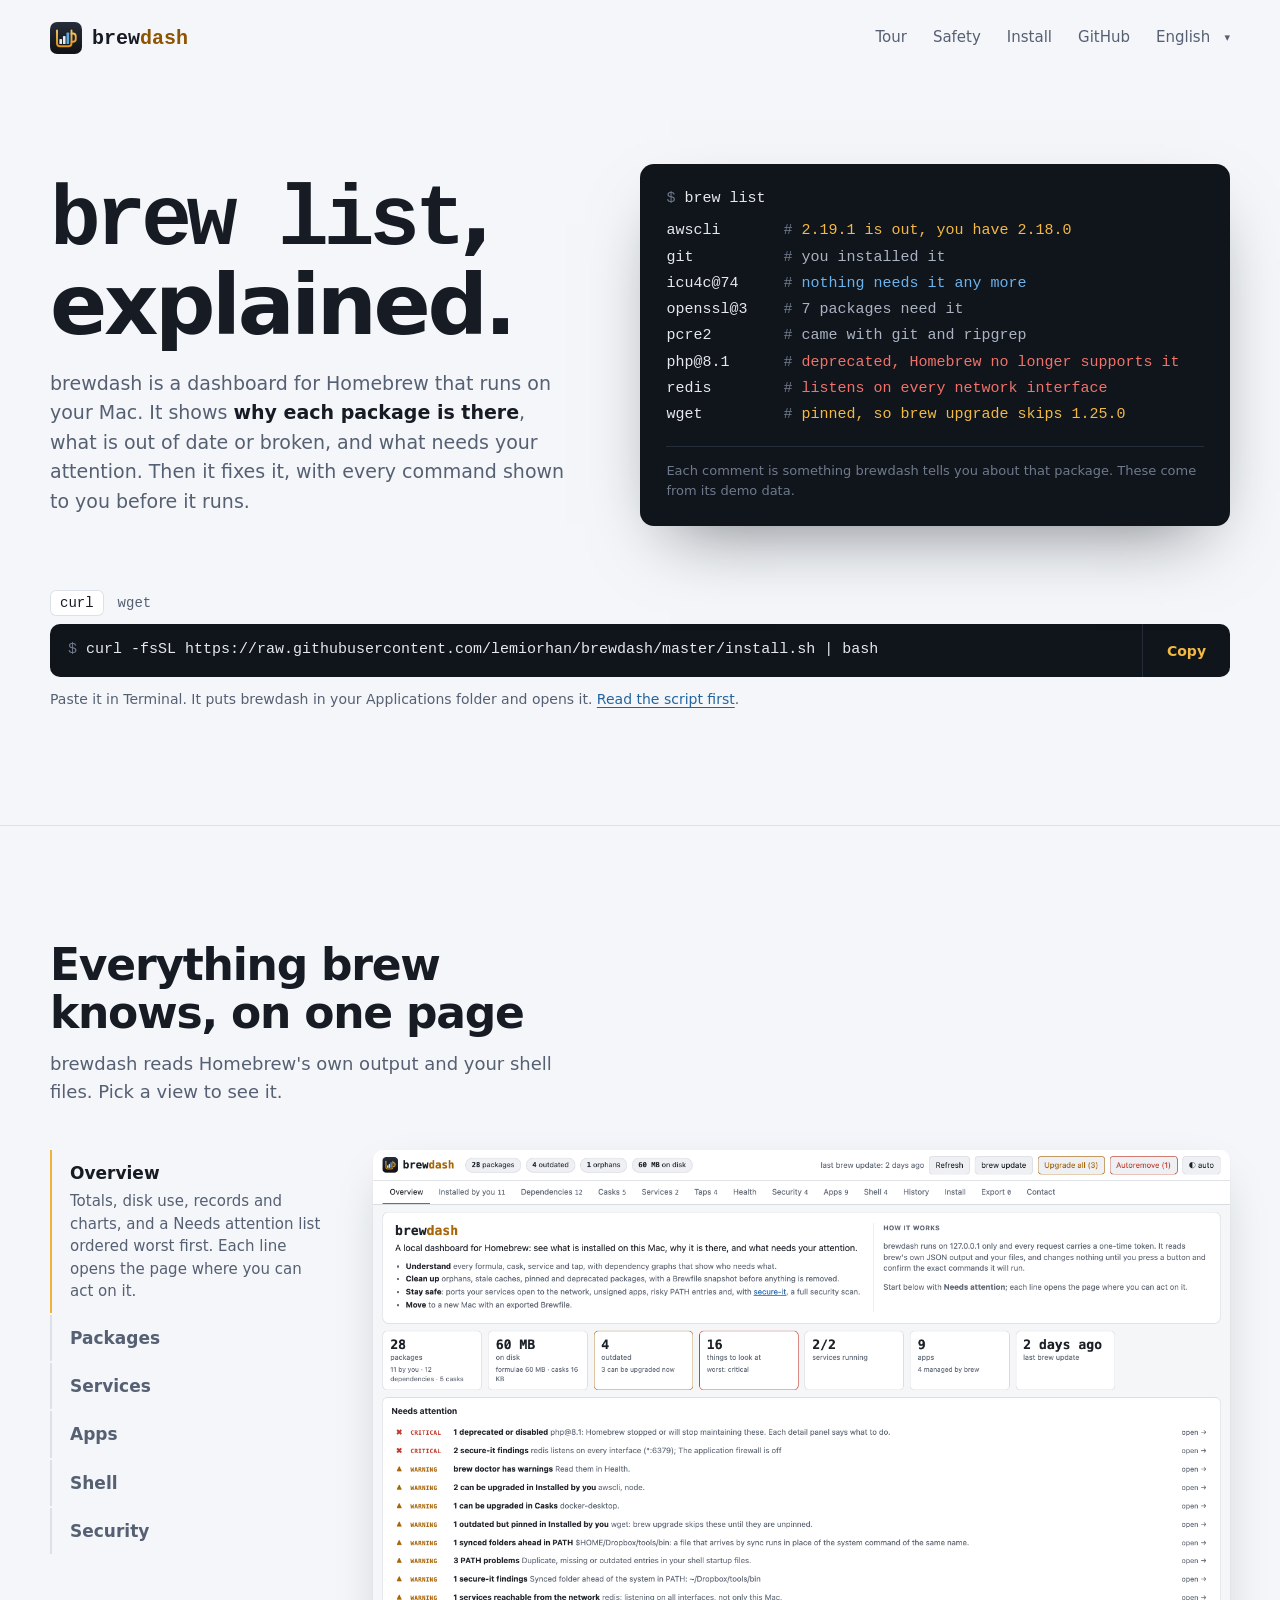
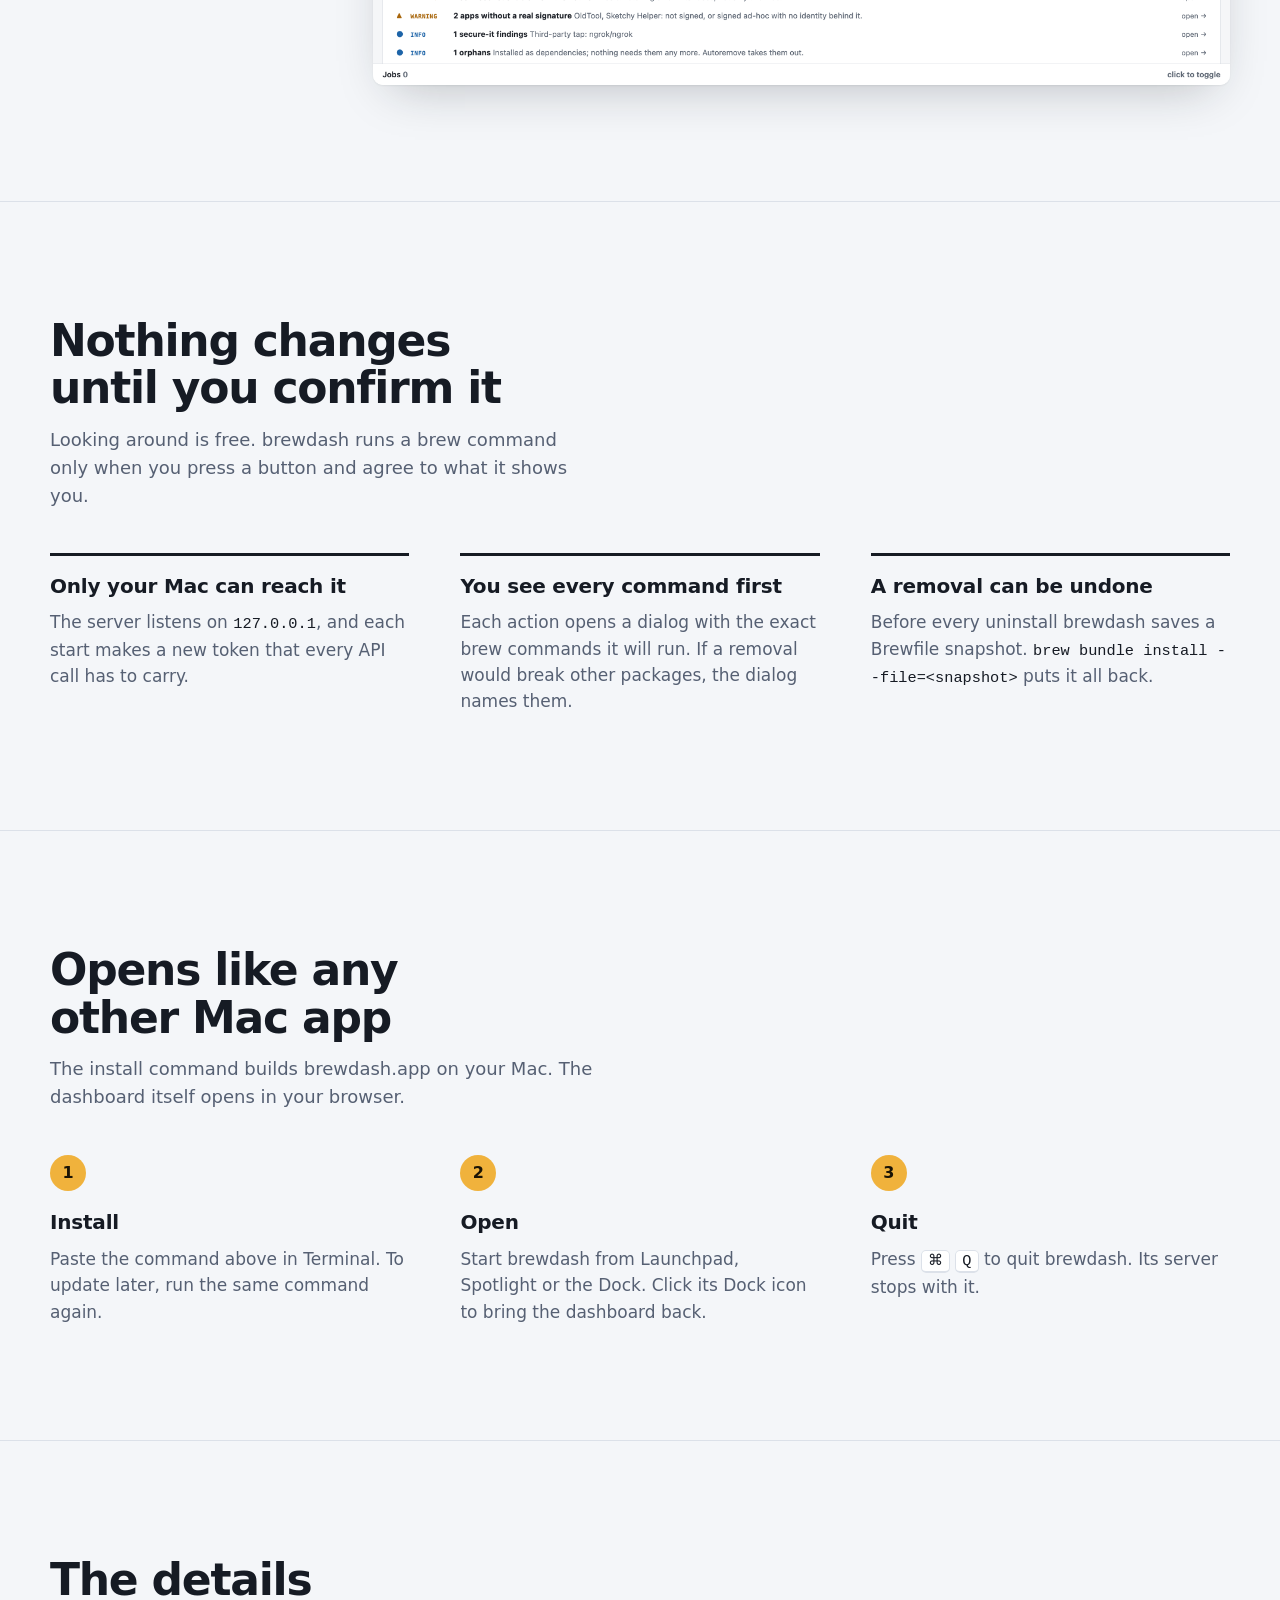
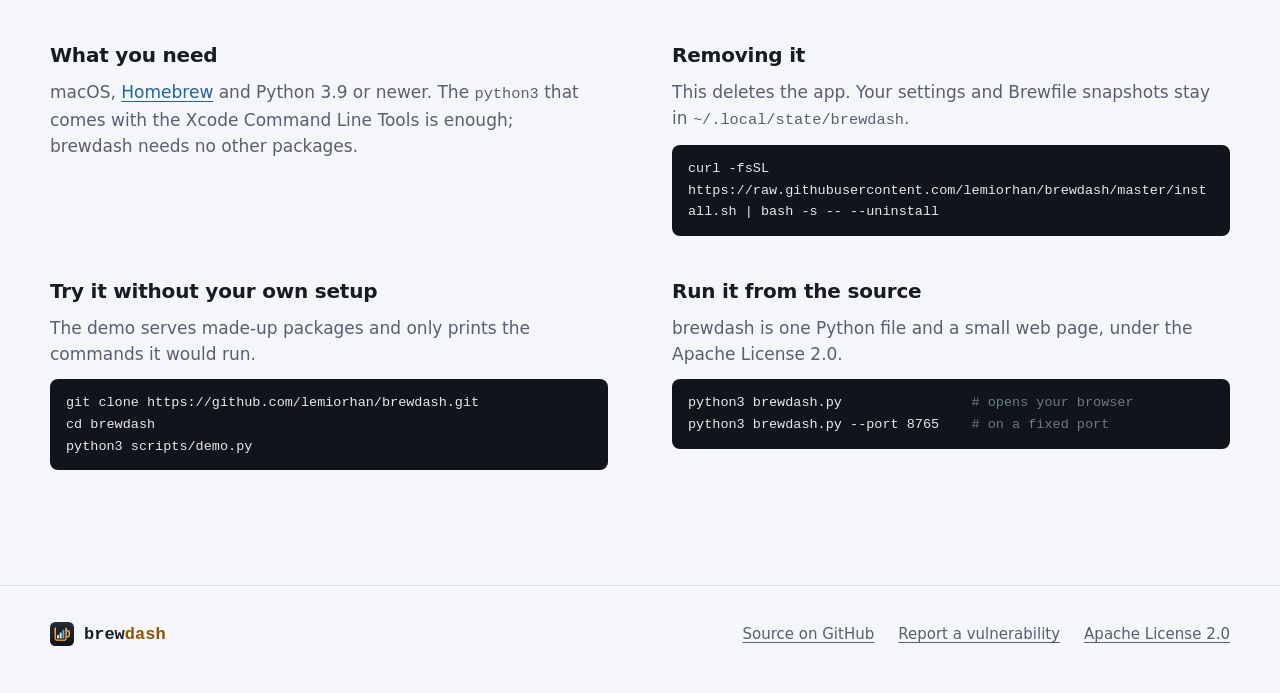
==== docs/index.html @ ffb29dbb "Add Turkish, Spanish and Simplified Chinese The UI, the server's advice, PATH suggestions and job ti" ====
<!DOCTYPE html>
<html lang="en">
<head>
<meta charset="utf-8">
<meta name="viewport" content="width=device-width, initial-scale=1">
<title data-i18n="doc.title">brewdash: a dashboard for Homebrew on your Mac</title>
<meta name="description" data-i18n-attr="content:doc.description" content="See why every Homebrew package on your Mac is there, what is out of date or broken, and what needs your attention. Fix it from the browser, with every command shown before it runs.">
<meta name="color-scheme" content="light dark">
<meta name="theme-color" content="#f4f6f9" media="(prefers-color-scheme: light)">
<meta name="theme-color" content="#151a22" media="(prefers-color-scheme: dark)">
<link rel="icon" href="assets/logo.svg" type="image/svg+xml">
<link rel="alternate icon" href="assets/favicon-32.png" type="image/png" sizes="32x32">
<link rel="apple-touch-icon" href="assets/apple-touch-icon.png">
<link rel="canonical" href="https://lemiorhan.github.io/brewdash/">
<meta property="og:type" content="website">
<meta property="og:site_name" content="brewdash">
<meta property="og:title" content="brewdash: brew list, explained">
<meta property="og:description" content="A local dashboard for Homebrew. See why every package is there and what needs your attention.">
<meta property="og:url" content="https://lemiorhan.github.io/brewdash/">
<meta property="og:locale" content="en_US">
<meta property="og:locale:alternate" content="tr_TR">
<meta property="og:locale:alternate" content="es_ES">
<meta property="og:locale:alternate" content="zh_CN">
<meta property="og:image" content="https://lemiorhan.github.io/brewdash/assets/social.png">
<meta property="og:image:secure_url" content="https://lemiorhan.github.io/brewdash/assets/social.png">
<meta property="og:image:type" content="image/png">
<meta property="og:image:width" content="1200">
<meta property="og:image:height" content="630">
<meta property="og:image:alt" content="The brewdash logo, a mug holding a bar chart, beside the text: A local dashboard for Homebrew. See what is installed, and why.">
<meta name="twitter:card" content="summary_large_image">
<meta name="twitter:title" content="brewdash: brew list, explained">
<meta name="twitter:description" content="A local dashboard for Homebrew. See why every package is there and what needs your attention.">
<meta name="twitter:image" content="https://lemiorhan.github.io/brewdash/assets/social.png">
<meta name="twitter:image:alt" content="The brewdash logo, a mug holding a bar chart, beside the text: A local dashboard for Homebrew. See what is installed, and why.">
<meta name="author" content="Lemi Orhan Ergin">
<style>
:root {
  --paper: #f4f6f9;
  --surface: #ffffff;
  --ink: #161b24;
  --muted: #566073;
  --rule: #dce1e9;
  --amber: #8f5400;
  --amber-fill: #f0b23c;
  --blue: #23649f;
  --focus: #2f7fc4;
  --shot-shadow: 0 1px 2px rgba(22, 27, 36, .06), 0 18px 48px -18px rgba(22, 27, 36, .28);

  --term: #10141b;
  --term-rule: #262d3a;
  --term-ink: #e6e8ec;
  --term-dim: #6f7a8c;
  --term-red: #f0726a;
  --term-amber: #f3b944;
  --term-blue: #6cb2ea;
  --term-plain: #aab3c2;

  --sans: system-ui, -apple-system, "SF Pro Text", "Helvetica Neue", sans-serif;
  --mono: ui-monospace, "SF Mono", SFMono-Regular, Menlo, monospace;
  --measure: 34rem;
}
@media (prefers-color-scheme: dark) {
  :root {
    --paper: #151a22;
    --surface: #1c222c;
    --ink: #e8eaee;
    --muted: #9aa4b4;
    --rule: #2b3340;
    --amber: #f3b944;
    --blue: #6cb2ea;
    --focus: #6cb2ea;
    --shot-shadow: 0 0 0 1px #2b3340, 0 24px 60px -24px rgba(0, 0, 0, .7);
    --term: #0e1218;
  }
  .hero .terminal, .command, .snippet { box-shadow: 0 0 0 1px var(--term-rule); }
}

* { box-sizing: border-box; }
html { -webkit-text-size-adjust: 100%; scroll-behavior: smooth; }
body {
  margin: 0;
  background: var(--paper);
  color: var(--ink);
  font: 400 17px/1.55 var(--sans);
  -webkit-font-smoothing: antialiased;
}
a { color: var(--blue); text-underline-offset: 3px; }
a:hover { text-decoration-thickness: 2px; }
:focus-visible { outline: 2px solid var(--focus); outline-offset: 3px; border-radius: 4px; }
code, kbd { font-family: var(--mono); font-size: .9em; }
img { display: block; max-width: 100%; height: auto; }

.wrap { width: min(1180px, 100% - 40px); margin-inline: auto; }

/* Top bar */
.top { display: flex; align-items: center; justify-content: space-between; gap: 16px; padding-block: 22px; }
.wordmark { display: inline-flex; align-items: center; color: var(--ink); text-decoration: none; font: 700 20px var(--mono); }
.wordmark img { width: 32px; height: 32px; margin-right: 10px; }
.wordmark span { color: var(--amber); }
.top nav { display: flex; gap: 26px; font-size: 15px; }
.top nav a { color: var(--muted); text-decoration: none; }
.top nav a:hover { color: var(--ink); }
.lang { position: relative; display: inline-flex; align-items: center; color: var(--muted); }
.lang:hover { color: var(--ink); }
.lang select {
  appearance: none;
  -webkit-appearance: none;
  font: inherit;
  color: inherit;
  background: none;
  border: 0;
  padding: 0 14px 0 0;
  cursor: pointer;
}
.lang::after { content: "▾"; position: absolute; right: 0; font-size: 11px; pointer-events: none; }
.lang option { color: var(--ink); background: var(--surface); }

/* Hero */
.hero {
  display: grid;
  grid-template-columns: minmax(0, 1fr) minmax(0, 1.12fr);
  grid-template-areas: "text terminal" "install install";
  gap: clamp(32px, 5vw, 72px) clamp(32px, 5vw, 72px);
  align-items: center;
  padding-block: clamp(36px, 7vw, 88px) clamp(56px, 8vw, 112px);
}
.hero h1 {
  margin: 0 0 22px;
  font-size: clamp(46px, 6.6vw, 86px);
  line-height: .98;
  font-weight: 760;
  letter-spacing: -.04em;
}
.hero h1 code { font: inherit; font-family: var(--mono); font-weight: 700; letter-spacing: -.06em; }
.hero-text { grid-area: text; }
.lede { margin: 0; max-width: var(--measure); font-size: 19px; color: var(--muted); }
.lede strong { color: var(--ink); font-weight: 600; }

/* Install box */
.install { grid-area: install; }
.install-tabs { display: flex; gap: 4px; margin-bottom: 8px; }
.install-tabs button {
  font: 500 14px var(--mono);
  color: var(--muted);
  background: none;
  border: 0;
  border-radius: 6px;
  padding: 5px 10px;
  cursor: pointer;
}
.install-tabs button[aria-selected="true"] { color: var(--ink); background: var(--surface); box-shadow: inset 0 0 0 1px var(--rule); }
.command {
  display: flex;
  align-items: stretch;
  background: var(--term);
  border-radius: 10px;
  overflow: hidden;
}
.command pre {
  flex: 1;
  margin: 0;
  padding: 15px 18px;
  color: var(--term-ink);
  font: 500 15px/1.5 var(--mono);
  white-space: pre-wrap;
  overflow-wrap: anywhere;
}
.command pre::before { content: "$ "; color: var(--term-dim); }
.copy {
  flex: none;
  min-width: 88px;
  border: 0;
  border-left: 1px solid var(--term-rule);
  background: transparent;
  color: var(--term-amber);
  font: 600 14px var(--sans);
  cursor: pointer;
}
.copy:hover { background: #1a2029; }
.copy:focus-visible { outline-offset: -3px; }
.install-note { margin: 12px 0 0; font-size: 14px; color: var(--muted); }

/* The annotated brew list */
.terminal {
  grid-area: terminal;
  margin: 0;
  background: var(--term);
  color: var(--term-ink);
  border-radius: 14px;
  padding: 22px 26px 26px;
  font: 400 15px/1.75 var(--mono);
  box-shadow: 0 30px 70px -30px rgba(10, 14, 20, .55);
}
.terminal .prompt { color: var(--term-dim); }
.terminal ol { list-style: none; margin: 6px 0 0; padding: 0; }
.terminal li { display: grid; grid-template-columns: 11ch minmax(0, 1fr); column-gap: 2ch; }
.terminal .pkg { color: var(--term-ink); }
.terminal .why { color: var(--term-plain); }
.terminal .why::before { content: "# "; color: var(--term-dim); }
.why.critical { color: var(--term-red); }
.why.warning { color: var(--term-amber); }
.why.info { color: var(--term-blue); }
.terminal figcaption { margin-top: 18px; padding-top: 14px; border-top: 1px solid var(--term-rule); color: var(--term-dim); font: 400 13px/1.5 var(--sans); }

@media (prefers-reduced-motion: no-preference) {
  .terminal .why { animation: annotate .5s steps(18, end) both; animation-delay: calc(.5s + var(--i) * .22s); }
  @keyframes annotate { from { clip-path: inset(0 100% 0 0); } to { clip-path: inset(0 0 0 0); } }
}

/* Sections */
.section { padding-block: clamp(64px, 9vw, 120px); border-top: 1px solid var(--rule); }
.section h2 { margin: 0 0 14px; font-size: clamp(30px, 3.6vw, 44px); line-height: 1.08; font-weight: 720; letter-spacing: -.028em; max-width: 22ch; text-wrap: balance; }
.section .intro { margin: 0 0 44px; max-width: var(--measure); color: var(--muted); font-size: 18px; }

/* Tour */
.tour { display: grid; grid-template-columns: 17rem minmax(0, 1fr); gap: clamp(24px, 4vw, 56px); align-items: start; }
.tour [role="tablist"] { display: flex; flex-direction: column; gap: 2px; }
.tour [role="tab"] {
  display: block;
  width: 100%;
  text-align: left;
  font: inherit;
  color: var(--muted);
  background: none;
  border: 0;
  border-left: 2px solid var(--rule);
  padding: 10px 0 10px 18px;
  cursor: pointer;
}
.tour [role="tab"] b { display: block; font-weight: 600; font-size: 17px; }
.tour [role="tab"] span { display: none; font-size: 15px; line-height: 1.5; margin-top: 4px; }
.tour [role="tab"]:hover { color: var(--ink); }
.tour [role="tab"][aria-selected="true"] { color: var(--ink); border-left-color: var(--amber-fill); }
.tour [role="tab"][aria-selected="true"] span { display: block; color: var(--muted); }
.shot { margin: 0; border-radius: 10px; overflow: hidden; box-shadow: var(--shot-shadow); background: var(--surface); }
.shot img { width: 100%; aspect-ratio: 1440 / 900; object-fit: cover; object-position: top left; }

/* Safety */
.facts { display: grid; grid-template-columns: repeat(3, minmax(0, 1fr)); gap: clamp(24px, 4vw, 56px); margin: 0; padding: 0; list-style: none; }
.facts h3 { margin: 0 0 10px; font-size: 20px; line-height: 1.25; font-weight: 650; letter-spacing: -.01em; }
.facts p { margin: 0; color: var(--muted); }
.facts code { color: var(--ink); }
.facts li { padding-top: 18px; border-top: 3px solid var(--ink); }

/* Mac app steps: a real sequence, so they are numbered */
.steps { counter-reset: step; display: grid; grid-template-columns: repeat(3, minmax(0, 1fr)); gap: clamp(24px, 4vw, 56px); margin: 0; padding: 0; list-style: none; }
.steps li { counter-increment: step; }
.steps li::before {
  content: counter(step);
  display: grid;
  place-items: center;
  width: 36px;
  height: 36px;
  margin-bottom: 16px;
  border-radius: 50%;
  background: var(--amber-fill);
  color: #1b1405;
  font: 700 16px var(--sans);
}
.steps h3 { margin: 0 0 8px; font-size: 20px; font-weight: 650; letter-spacing: -.01em; }
.steps p { margin: 0; color: var(--muted); }
kbd { padding: 1px 6px; border: 1px solid var(--rule); border-bottom-width: 2px; border-radius: 5px; background: var(--surface); color: var(--ink); }

/* Details */
.details { display: grid; grid-template-columns: repeat(2, minmax(0, 1fr)); gap: 40px clamp(32px, 5vw, 72px); margin-top: 36px; }
.details h3 { margin: 0 0 8px; font-size: 20px; font-weight: 650; letter-spacing: -.01em; }
.details p { margin: 0 0 12px; color: var(--muted); max-width: var(--measure); }
.snippet {
  margin: 0;
  padding: 13px 16px;
  background: var(--term);
  color: var(--term-ink);
  border-radius: 8px;
  font: 400 13.5px/1.6 var(--mono);
  white-space: pre-wrap;
  overflow-wrap: anywhere;
}
.snippet .c { color: var(--term-dim); }

footer { border-top: 1px solid var(--rule); padding-block: 36px 48px; color: var(--muted); font-size: 15px; }
footer .wrap { display: flex; flex-wrap: wrap; align-items: center; justify-content: space-between; gap: 16px 32px; }
footer .wordmark { font-size: 17px; }
footer .wordmark img { width: 24px; height: 24px; }
footer nav { display: flex; flex-wrap: wrap; gap: 8px 24px; }
footer a { color: var(--muted); }

@media (max-width: 960px) {
  .hero { grid-template-columns: minmax(0, 1fr); grid-template-areas: "text" "install" "terminal"; }
  .tour { grid-template-columns: minmax(0, 1fr); }
  .tour [role="tablist"] { flex-direction: row; overflow-x: auto; gap: 0; scrollbar-width: none; }
  .tour [role="tab"] { width: auto; flex: none; border-left: 0; border-bottom: 2px solid var(--rule); padding: 8px 14px; }
  .tour [role="tab"] b { font-size: 16px; }
  .tour [role="tab"] span, .tour [role="tab"][aria-selected="true"] span { display: none; }
  .tour [role="tab"][aria-selected="true"] { border-bottom-color: var(--amber-fill); }
  .tour-caption { display: block; }
  .facts, .steps, .details { grid-template-columns: minmax(0, 1fr); }
}
.tour-caption { display: none; margin: 14px 0 0; color: var(--muted); font-size: 15px; }
@media (max-width: 560px) {
  body { font-size: 16px; }
  .top nav a:not(.gh) { display: none; }
  .lede { font-size: 17px; }
  .terminal { padding: 18px 18px 20px; font-size: 13px; line-height: 1.55; border-radius: 12px; }
  .terminal li { grid-template-columns: minmax(0, 1fr); margin-bottom: 6px; }
  .terminal .why { padding-left: 2ch; }
  .command pre { font-size: 14px; padding: 13px 14px; }
  .copy { min-width: 72px; }
}
</style>
</head>
<body>

<header class="wrap top">
  <a class="wordmark" href="./" aria-label="brewdash home" data-i18n-attr="aria-label:home.aria"><img src="assets/logo.svg" alt="">brew<span>dash</span></a>
  <nav aria-label="Page" data-i18n-attr="aria-label:nav.aria">
    <a href="#tour" data-i18n="nav.tour">Tour</a>
    <a href="#safety" data-i18n="nav.safety">Safety</a>
    <a href="#install" data-i18n="nav.install">Install</a>
    <a class="gh" href="https://github.com/lemiorhan/brewdash">GitHub</a>
    <label class="lang"><select id="lang" aria-label="Language" data-i18n-attr="aria-label:lang.label">
      <option value="en" lang="en">English</option>
      <option value="tr" lang="tr">Türkçe</option>
      <option value="es" lang="es">Español</option>
      <option value="zh-CN" lang="zh-CN">简体中文</option>
    </select></label>
  </nav>
</header>

<main>
  <section class="wrap hero">
    <div class="hero-text">
      <h1 data-i18n-html="hero.title"><code>brew list</code>, explained.</h1>
      <p class="lede" data-i18n-html="hero.lede">brewdash is a dashboard for Homebrew that runs on your Mac. It shows <strong>why each package is there</strong>, what is out of date or broken, and what needs your attention. Then it fixes it, with every command shown to you before it runs.</p>
    </div>

    <div class="install" id="install">
      <div class="install-tabs" role="tablist" aria-label="Download with" data-i18n-attr="aria-label:install.tabsAria">
        <button type="button" role="tab" aria-selected="true" aria-controls="install-command" data-command="curl -fsSL https://raw.githubusercontent.com/lemiorhan/brewdash/master/install.sh | bash">curl</button>
        <button type="button" role="tab" aria-selected="false" aria-controls="install-command" data-command="wget -qO- https://raw.githubusercontent.com/lemiorhan/brewdash/master/install.sh | bash">wget</button>
      </div>
      <div class="command">
        <pre id="install-command" role="tabpanel" tabindex="0">curl -fsSL https://raw.githubusercontent.com/lemiorhan/brewdash/master/install.sh | bash</pre>
        <button type="button" class="copy" data-copy="install-command" data-i18n="copy.button">Copy</button>
      </div>
      <p class="install-note" data-i18n-html="install.note">Paste it in Terminal. It puts brewdash in your Applications folder and opens it. <a href="https://github.com/lemiorhan/brewdash/blob/master/install.sh">Read the script first</a>.</p>
      <p class="install-note" role="status" aria-live="polite" id="copy-status"></p>
    </div>

    <figure class="terminal" aria-label="brew list output with what brewdash tells you about each package" data-i18n-attr="aria-label:terminal.aria">
      <span class="prompt">$</span> brew list
      <ol>
        <li style="--i:0"><span class="pkg">awscli</span><span class="why warning">2.19.1 is out, you have 2.18.0</span></li>
        <li style="--i:1"><span class="pkg">git</span><span class="why">you installed it</span></li>
        <li style="--i:2"><span class="pkg">icu4c@74</span><span class="why info">nothing needs it any more</span></li>
        <li style="--i:3"><span class="pkg">openssl@3</span><span class="why">7 packages need it</span></li>
        <li style="--i:4"><span class="pkg">pcre2</span><span class="why">came with git and ripgrep</span></li>
        <li style="--i:5"><span class="pkg">php@8.1</span><span class="why critical">deprecated, Homebrew no longer supports it</span></li>
        <li style="--i:6"><span class="pkg">redis</span><span class="why critical">listens on every network interface</span></li>
        <li style="--i:7"><span class="pkg">wget</span><span class="why warning">pinned, so brew upgrade skips 1.25.0</span></li>
      </ol>
      <figcaption data-i18n="terminal.caption">Each comment is something brewdash tells you about that package. These come from its demo data.</figcaption>
    </figure>
  </section>

  <section class="section" id="tour" aria-labelledby="tour-title">
    <div class="wrap">
      <h2 id="tour-title" data-i18n="tour.title">Everything brew knows, on one page</h2>
      <p class="intro" data-i18n="tour.intro">brewdash reads Homebrew's own output and your shell files. Pick a view to see it.</p>
      <div class="tour">
        <div role="tablist" aria-label="Views" data-i18n-attr="aria-label:tour.viewsAria" aria-orientation="vertical">
          <button type="button" role="tab" aria-selected="true" aria-controls="tour-shot" data-shot="overview" data-alt="The overview: totals, disk use and a Needs attention list ordered worst first" data-i18n-attr="data-alt:tour.overview.alt"><b data-i18n="tour.overview.name">Overview</b><span data-i18n="tour.overview.desc">Totals, disk use, records and charts, and a Needs attention list ordered worst first. Each line opens the page where you can act on it.</span></button>
          <button type="button" role="tab" aria-selected="false" aria-controls="tour-shot" data-shot="packages" data-alt="The package list with the detail panel and dependency graph of node" data-i18n-attr="data-alt:tour.packages.alt"><b data-i18n="tour.packages.name">Packages</b><span data-i18n="tour.packages.desc">Version, size, install date and what uses each package. The detail panel draws the dependency graph and says whether removing it is safe.</span></button>
          <button type="button" role="tab" aria-selected="false" aria-controls="tour-shot" data-shot="services" data-alt="Brew services with the ports each one listens on" data-i18n-attr="data-alt:tour.services.alt"><b data-i18n="tour.services.name">Services</b><span data-i18n="tour.services.desc">Start, stop and restart brew services, and see which ports each one opens. A port other machines can reach is flagged.</span></button>
          <button type="button" role="tab" aria-selected="false" aria-controls="tour-shot" data-shot="apps" data-alt="Apps with how each was installed and who signed it" data-i18n-attr="data-alt:tour.apps.alt"><b data-i18n="tour.apps.name">Apps</b><span data-i18n="tour.apps.desc">Every app in your Applications folders, how it got there and who signed it. Hand Homebrew an app you installed by hand.</span></button>
          <button type="button" role="tab" aria-selected="false" aria-controls="tour-shot" data-shot="shell" data-alt="PATH entries from shell startup files with problems flagged" data-i18n-attr="data-alt:tour.shell.alt"><b data-i18n="tour.shell.name">Shell</b><span data-i18n="tour.shell.desc">The PATH lines in your shell startup files, with missing, duplicated and risky entries flagged.</span></button>
          <button type="button" role="tab" aria-selected="false" aria-controls="tour-shot" data-shot="security" data-alt="secure-it findings in the Security tab" data-i18n-attr="data-alt:tour.security.alt"><b data-i18n="tour.security.name">Security</b><span data-i18n="tour.security.desc">Findings from secure-it, a separate macOS security scanner, shown next to the packages, taps and shell files they concern.</span></button>
        </div>
        <div id="tour-shot" role="tabpanel" aria-label="Screenshot" data-i18n-attr="aria-label:tour.shotAria">
          <figure class="shot">
            <picture>
              <source media="(prefers-color-scheme: dark)" srcset="screenshots/overview-dark.png">
              <img src="screenshots/overview-light.png" width="1440" height="900" alt="The overview: totals, disk use and a Needs attention list ordered worst first">
            </picture>
          </figure>
          <p class="tour-caption" id="tour-caption">Totals, disk use, records and charts, and a Needs attention list ordered worst first. Each line opens the page where you can act on it.</p>
        </div>
      </div>
    </div>
  </section>

  <section class="section" id="safety" aria-labelledby="safety-title">
    <div class="wrap">
      <h2 id="safety-title" data-i18n="safety.title">Nothing changes until you confirm it</h2>
      <p class="intro" data-i18n="safety.intro">Looking around is free. brewdash runs a brew command only when you press a button and agree to what it shows you.</p>
      <ul class="facts">
        <li>
          <h3 data-i18n="safety.local.title">Only your Mac can reach it</h3>
          <p data-i18n-html="safety.local.body">The server listens on <code>127.0.0.1</code>, and each start makes a new token that every API call has to carry.</p>
        </li>
        <li>
          <h3 data-i18n="safety.preview.title">You see every command first</h3>
          <p data-i18n="safety.preview.body">Each action opens a dialog with the exact brew commands it will run. If a removal would break other packages, the dialog names them.</p>
        </li>
        <li>
          <h3 data-i18n="safety.undo.title">A removal can be undone</h3>
          <p data-i18n-html="safety.undo.body">Before every uninstall brewdash saves a Brewfile snapshot. <code>brew bundle install --file=&lt;snapshot&gt;</code> puts it all back.</p>
        </li>
      </ul>
    </div>
  </section>

  <section class="section" id="app" aria-labelledby="app-title">
    <div class="wrap">
      <h2 id="app-title" data-i18n="app.title">Opens like any other Mac app</h2>
      <p class="intro" data-i18n="app.intro">The install command builds brewdash.app on your Mac. The dashboard itself opens in your browser.</p>
      <ol class="steps">
        <li>
          <h3 data-i18n="app.install.title">Install</h3>
          <p data-i18n="app.install.body">Paste the command above in Terminal. To update later, run the same command again.</p>
        </li>
        <li>
          <h3 data-i18n="app.open.title">Open</h3>
          <p data-i18n="app.open.body">Start brewdash from Launchpad, Spotlight or the Dock. Click its Dock icon to bring the dashboard back.</p>
        </li>
        <li>
          <h3 data-i18n="app.quit.title">Quit</h3>
          <p data-i18n-html="app.quit.body">Press <kbd>⌘</kbd> <kbd>Q</kbd> to quit brewdash. Its server stops with it.</p>
        </li>
      </ol>
    </div>
  </section>

  <section class="section" id="details" aria-labelledby="details-title">
    <div class="wrap">
      <h2 id="details-title" data-i18n="details.title">The details</h2>
      <div class="details">
        <div>
          <h3 data-i18n="details.needs.title">What you need</h3>
          <p data-i18n-html="details.needs.body">macOS, <a href="https://brew.sh">Homebrew</a> and Python 3.9 or newer. The <code>python3</code> that comes with the Xcode Command Line Tools is enough; brewdash needs no other packages.</p>
        </div>
        <div>
          <h3 data-i18n="details.remove.title">Removing it</h3>
          <p data-i18n-html="details.remove.body">This deletes the app. Your settings and Brewfile snapshots stay in <code>~/.local/state/brewdash</code>.</p>
          <pre class="snippet">curl -fsSL https://raw.githubusercontent.com/lemiorhan/brewdash/master/install.sh | bash -s -- --uninstall</pre>
        </div>
        <div>
          <h3 data-i18n="details.demo.title">Try it without your own setup</h3>
          <p data-i18n="details.demo.body">The demo serves made-up packages and only prints the commands it would run.</p>
          <pre class="snippet">git clone https://github.com/lemiorhan/brewdash.git
cd brewdash
python3 scripts/demo.py</pre>
        </div>
        <div>
          <h3 data-i18n="details.source.title">Run it from the source</h3>
          <p data-i18n="details.source.body">brewdash is one Python file and a small web page, under the Apache License 2.0.</p>
          <pre class="snippet">python3 brewdash.py                <span class="c"># opens your browser</span>
python3 brewdash.py --port 8765    <span class="c"># on a fixed port</span></pre>
        </div>
      </div>
    </div>
  </section>
</main>

<footer>
  <div class="wrap">
    <a class="wordmark" href="./"><img src="assets/logo.svg" alt="">brew<span>dash</span></a>
    <nav aria-label="Project" data-i18n-attr="aria-label:footer.aria">
      <a href="https://github.com/lemiorhan/brewdash" data-i18n="footer.source">Source on GitHub</a>
      <a href="https://github.com/lemiorhan/brewdash/blob/master/SECURITY.md" data-i18n="footer.vuln">Report a vulnerability</a>
      <a href="https://github.com/lemiorhan/brewdash/blob/master/LICENSE">Apache License 2.0</a>
    </nav>
  </div>
</footer>

<script>
window.brewdashI18n = (() => {
  const RS = 'href="https://github.com/lemiorhan/brewdash/blob/master/install.sh"';
  const dict = {
    en: {
      "doc.title": "brewdash: a dashboard for Homebrew on your Mac",
      "doc.description": "See why every Homebrew package on your Mac is there, what is out of date or broken, and what needs your attention. Fix it from the browser, with every command shown before it runs.",
      "home.aria": "brewdash home",
      "nav.aria": "Page",
      "nav.tour": "Tour",
      "nav.safety": "Safety",
      "nav.install": "Install",
      "lang.label": "Language",
      "hero.title": "<code>brew list</code>, explained.",
      "hero.lede": "brewdash is a dashboard for Homebrew that runs on your Mac. It shows <strong>why each package is there</strong>, what is out of date or broken, and what needs your attention. Then it fixes it, with every command shown to you before it runs.",
      "install.tabsAria": "Download with",
      "copy.button": "Copy",
      "copy.done": "Copied",
      "copy.status": "The install command is on your clipboard. Paste it in Terminal.",
      "copy.fallback": "Press ⌘C to copy the selected command.",
      "install.note": `Paste it in Terminal. It puts brewdash in your Applications folder and opens it. <a ${RS}>Read the script first</a>.`,
      "terminal.aria": "brew list output with what brewdash tells you about each package",
      "terminal.caption": "Each comment is something brewdash tells you about that package. These come from its demo data.",
      "tour.title": "Everything brew knows, on one page",
      "tour.intro": "brewdash reads Homebrew's own output and your shell files. Pick a view to see it.",
      "tour.viewsAria": "Views",
      "tour.shotAria": "Screenshot",
      "tour.overview.name": "Overview",
      "tour.overview.desc": "Totals, disk use, records and charts, and a Needs attention list ordered worst first. Each line opens the page where you can act on it.",
      "tour.overview.alt": "The overview: totals, disk use and a Needs attention list ordered worst first",
      "tour.packages.name": "Packages",
      "tour.packages.desc": "Version, size, install date and what uses each package. The detail panel draws the dependency graph and says whether removing it is safe.",
      "tour.packages.alt": "The package list with the detail panel and dependency graph of node",
      "tour.services.name": "Services",
      "tour.services.desc": "Start, stop and restart brew services, and see which ports each one opens. A port other machines can reach is flagged.",
      "tour.services.alt": "Brew services with the ports each one listens on",
      "tour.apps.name": "Apps",
      "tour.apps.desc": "Every app in your Applications folders, how it got there and who signed it. Hand Homebrew an app you installed by hand.",
      "tour.apps.alt": "Apps with how each was installed and who signed it",
      "tour.shell.name": "Shell",
      "tour.shell.desc": "The PATH lines in your shell startup files, with missing, duplicated and risky entries flagged.",
      "tour.shell.alt": "PATH entries from shell startup files with problems flagged",
      "tour.security.name": "Security",
      "tour.security.desc": "Findings from secure-it, a separate macOS security scanner, shown next to the packages, taps and shell files they concern.",
      "tour.security.alt": "secure-it findings in the Security tab",
      "safety.title": "Nothing changes until you confirm it",
      "safety.intro": "Looking around is free. brewdash runs a brew command only when you press a button and agree to what it shows you.",
      "safety.local.title": "Only your Mac can reach it",
      "safety.local.body": "The server listens on <code>127.0.0.1</code>, and each start makes a new token that every API call has to carry.",
      "safety.preview.title": "You see every command first",
      "safety.preview.body": "Each action opens a dialog with the exact brew commands it will run. If a removal would break other packages, the dialog names them.",
      "safety.undo.title": "A removal can be undone",
      "safety.undo.body": "Before every uninstall brewdash saves a Brewfile snapshot. <code>brew bundle install --file=&lt;snapshot&gt;</code> puts it all back.",
      "app.title": "Opens like any other Mac app",
      "app.intro": "The install command builds brewdash.app on your Mac. The dashboard itself opens in your browser.",
      "app.install.title": "Install",
      "app.install.body": "Paste the command above in Terminal. To update later, run the same command again.",
      "app.open.title": "Open",
      "app.open.body": "Start brewdash from Launchpad, Spotlight or the Dock. Click its Dock icon to bring the dashboard back.",
      "app.quit.title": "Quit",
      "app.quit.body": "Press <kbd>⌘</kbd> <kbd>Q</kbd> to quit brewdash. Its server stops with it.",
      "details.title": "The details",
      "details.needs.title": "What you need",
      "details.needs.body": 'macOS, <a href="https://brew.sh">Homebrew</a> and Python 3.9 or newer. The <code>python3</code> that comes with the Xcode Command Line Tools is enough; brewdash needs no other packages.',
      "details.remove.title": "Removing it",
      "details.remove.body": "This deletes the app. Your settings and Brewfile snapshots stay in <code>~/.local/state/brewdash</code>.",
      "details.demo.title": "Try it without your own setup",
      "details.demo.body": "The demo serves made-up packages and only prints the commands it would run.",
      "details.source.title": "Run it from the source",
      "details.source.body": "brewdash is one Python file and a small web page, under the Apache License 2.0.",
      "footer.aria": "Project",
      "footer.source": "Source on GitHub",
      "footer.vuln": "Report a vulnerability",
    },
    tr: {
      "doc.title": "brewdash: Mac'indeki Homebrew için bir dashboard",
      "doc.description": "Mac'indeki her Homebrew paketinin neden orada olduğunu, hangilerinin güncel olmadığını ya da bozuk olduğunu ve neyle ilgilenmen gerektiğini gör. Sorunları tarayıcıdan düzelt; her komut çalışmadan önce önüne gelir.",
      "home.aria": "brewdash ana sayfa",
      "nav.aria": "Sayfa",
      "nav.tour": "Ekranlar",
      "nav.safety": "Güvenlik",
      "nav.install": "Kurulum",
      "lang.label": "Dil",
      "hero.title": "<code>brew list</code>, açıklamalı.",
      "hero.lede": "brewdash, Mac'inde çalışan bir Homebrew dashboard'u. <strong>Her paketin neden orada olduğunu</strong>, hangilerinin güncel olmadığını ya da bozuk olduğunu ve neyle ilgilenmen gerektiğini gösteriyor. Sonra da düzeltiyor; her komutu çalıştırmadan önce sana gösteriyor.",
      "install.tabsAria": "İndirme aracı",
      "copy.button": "Kopyala",
      "copy.done": "Kopyalandı",
      "copy.status": "Kurulum komutu panoda. Terminal'e yapıştır.",
      "copy.fallback": "Seçili komutu kopyalamak için ⌘C'ye bas.",
      "install.note": `Terminal'e yapıştır. brewdash'i Uygulamalar klasörüne koyup açıyor. <a ${RS}>Önce script'i oku</a>.`,
      "terminal.aria": "brewdash'in her paket için söyledikleriyle birlikte brew list çıktısı",
      "terminal.caption": "Her yorum, brewdash'in o paket hakkında sana söylediği bir şey. Bunlar demo verisinden geliyor.",
      "tour.title": "brew'un bildiği her şey, tek sayfada",
      "tour.intro": "brewdash, Homebrew'un kendi çıktısını ve shell dosyalarını okuyor. Görmek için bir ekran seç.",
      "tour.viewsAria": "Ekranlar",
      "tour.shotAria": "Ekran görüntüsü",
      "tour.overview.name": "Genel bakış",
      "tour.overview.desc": "Toplamlar, disk kullanımı, rekorlar ve grafikler, bir de en kötüden başlayan Needs attention listesi. Her satır, o konuda bir şey yapabileceğin sayfayı açıyor.",
      "tour.overview.alt": "Genel bakış ekranı: toplamlar, disk kullanımı ve en kötüden başlayan Needs attention listesi",
      "tour.packages.name": "Paketler",
      "tour.packages.desc": "Her paketin sürümü, boyutu, kurulum tarihi ve onu nelerin kullandığı. Detay paneli dependency grafiğini çiziyor, paketi kaldırmanın güvenli olup olmadığını söylüyor.",
      "tour.packages.alt": "Paket listesi; node'un detay paneli ve dependency grafiği açık",
      "tour.services.name": "Servisler",
      "tour.services.desc": "brew servislerini başlat, durdur, yeniden başlat; hangisinin hangi port'ları açtığını gör. Başka makinelerin erişebildiği port'lar işaretleniyor.",
      "tour.services.alt": "brew servisleri ve her birinin dinlediği port'lar",
      "tour.apps.name": "Uygulamalar",
      "tour.apps.desc": "Uygulamalar klasörlerindeki her uygulama, oraya nasıl geldiği ve kimin imzaladığı. Elle kurduğun bir uygulamayı Homebrew'a devredebilirsin.",
      "tour.apps.alt": "Uygulamalar; her birinin nasıl kurulduğu ve kimin imzaladığı",
      "tour.shell.name": "Shell",
      "tour.shell.desc": "Shell başlangıç dosyalarındaki PATH satırları. Olmayan, tekrar eden ve riskli girdiler işaretli.",
      "tour.shell.alt": "Shell başlangıç dosyalarındaki PATH girdileri, sorunlu olanlar işaretli",
      "tour.security.name": "Güvenlik taraması",
      "tour.security.desc": "Ayrı bir macOS güvenlik tarayıcısı olan secure-it'in bulguları, ilgili oldukları paketlerin, tap'lerin ve shell dosyalarının yanında.",
      "tour.security.alt": "Security sekmesindeki secure-it bulguları",
      "safety.title": "Sen onaylamadan hiçbir şey değişmez",
      "safety.intro": "Etrafa bakmak serbest. brewdash bir brew komutunu ancak sen bir butona basıp gösterdiğini onaylarsan çalıştırıyor.",
      "safety.local.title": "Sadece senin Mac'in erişebilir",
      "safety.local.body": "Server <code>127.0.0.1</code> üzerinde dinliyor. Her açılışta yeni bir token üretiyor ve her API çağrısı bu token'ı taşımak zorunda.",
      "safety.preview.title": "Her komutu önce sen görürsün",
      "safety.preview.body": "Her işlem, çalıştıracağı brew komutlarını birebir gösteren bir dialog açıyor. Bir paketi kaldırmak başka paketleri bozacaksa dialog onları tek tek yazıyor.",
      "safety.undo.title": "Kaldırdığını geri getirebilirsin",
      "safety.undo.body": "brewdash her uninstall'dan önce bir Brewfile snapshot'ı alıyor. <code>brew bundle install --file=&lt;snapshot&gt;</code> hepsini geri kuruyor.",
      "app.title": "Diğer Mac uygulamaları gibi açılır",
      "app.intro": "Kurulum komutu brewdash.app'i senin Mac'inde build ediyor. Dashboard'un kendisi tarayıcında açılıyor.",
      "app.install.title": "Kur",
      "app.install.body": "Yukarıdaki komutu Terminal'e yapıştır. Sonra güncellemek için aynı komutu tekrar çalıştır.",
      "app.open.title": "Aç",
      "app.open.body": "brewdash'i Launchpad'den, Spotlight'tan ya da Dock'tan başlat. Dashboard'u geri getirmek için Dock'taki ikonuna tıkla.",
      "app.quit.title": "Kapat",
      "app.quit.body": "brewdash'ten çıkmak için <kbd>⌘</kbd> <kbd>Q</kbd>'ya bas. Server'ı da onunla birlikte duruyor.",
      "details.title": "Detaylar",
      "details.needs.title": "Gerekenler",
      "details.needs.body": 'macOS, <a href="https://brew.sh">Homebrew</a> ve Python 3.9 ya da üstü. Xcode Command Line Tools\'la gelen <code>python3</code> yeterli; brewdash başka paket istemiyor.',
      "details.remove.title": "Kaldırmak için",
      "details.remove.body": "Bu komut uygulamayı siliyor. Ayarların ve Brewfile snapshot'ların <code>~/.local/state/brewdash</code> içinde kalıyor.",
      "details.demo.title": "Kendi kurulumuna dokunmadan dene",
      "details.demo.body": "Demo uydurma paketlerle çalışıyor ve çalıştıracağı komutları sadece ekrana yazıyor.",
      "details.source.title": "Kaynak koddan çalıştır",
      "details.source.body": "brewdash tek bir Python dosyası ve küçük bir web sayfasından ibaret. Apache License 2.0 ile dağıtılıyor.",
      "footer.aria": "Proje",
      "footer.source": "GitHub'da kaynak kod",
      "footer.vuln": "Güvenlik açığı bildir",
    },
    es: {
      "doc.title": "brewdash: un panel para Homebrew en tu Mac",
      "doc.description": "Descubre por qué está cada paquete de Homebrew en tu Mac, cuáles están desactualizados o rotos y qué requiere tu atención. Arréglalo desde el navegador, viendo cada comando antes de que se ejecute.",
      "home.aria": "Inicio de brewdash",
      "nav.aria": "Página",
      "nav.tour": "Recorrido",
      "nav.safety": "Seguridad",
      "nav.install": "Instalación",
      "lang.label": "Idioma",
      "hero.title": "<code>brew list</code>, explicado.",
      "hero.lede": "brewdash es un panel para Homebrew que se ejecuta en tu Mac. Te muestra <strong>por qué está ahí cada paquete</strong>, qué está desactualizado o roto y qué requiere tu atención. Y luego lo arregla, enseñándote cada comando antes de ejecutarlo.",
      "install.tabsAria": "Descargar con",
      "copy.button": "Copiar",
      "copy.done": "Copiado",
      "copy.status": "El comando de instalación está en tu portapapeles. Pégalo en Terminal.",
      "copy.fallback": "Pulsa ⌘C para copiar el comando seleccionado.",
      "install.note": `Pégalo en Terminal. Instala brewdash en tu carpeta Aplicaciones y lo abre. <a ${RS}>Lee antes el script</a>.`,
      "terminal.aria": "Salida de brew list con lo que brewdash te dice de cada paquete",
      "terminal.caption": "Cada comentario es algo que brewdash te dice sobre ese paquete. Salen de sus datos de demostración.",
      "tour.title": "Todo lo que sabe brew, en una sola página",
      "tour.intro": "brewdash lee la salida del propio Homebrew y tus archivos de shell. Elige una vista para verla.",
      "tour.viewsAria": "Vistas",
      "tour.shotAria": "Captura de pantalla",
      "tour.overview.name": "Resumen",
      "tour.overview.desc": "Totales, uso de disco, récords y gráficos, y una lista Needs attention ordenada de lo más grave a lo menos. Cada línea abre la página donde puedes resolverlo.",
      "tour.overview.alt": "La vista Resumen: totales, uso de disco y una lista Needs attention ordenada de lo más grave a lo menos",
      "tour.packages.name": "Paquetes",
      "tour.packages.desc": "Versión, tamaño, fecha de instalación y qué depende de cada paquete. El panel de detalle dibuja el grafo de dependencias y te dice si es seguro desinstalarlo.",
      "tour.packages.alt": "La lista de paquetes con el panel de detalle y el grafo de dependencias de node",
      "tour.services.name": "Servicios",
      "tour.services.desc": "Inicia, detén y reinicia servicios de brew, y mira qué puertos abre cada uno. Se marca cualquier puerto al que puedan llegar otras máquinas.",
      "tour.services.alt": "Servicios de brew con los puertos en los que escucha cada uno",
      "tour.apps.name": "Apps",
      "tour.apps.desc": "Todas las apps de tus carpetas Aplicaciones, cómo llegaron ahí y quién las firmó. Pásale a Homebrew una app que instalaste a mano.",
      "tour.apps.alt": "Apps con cómo se instaló cada una y quién la firmó",
      "tour.shell.name": "Shell",
      "tour.shell.desc": "Las líneas de PATH de tus archivos de arranque de la shell, con las entradas inexistentes, duplicadas o arriesgadas marcadas.",
      "tour.shell.alt": "Entradas de PATH de los archivos de arranque de la shell, con los problemas marcados",
      "tour.security.name": "Análisis de seguridad",
      "tour.security.desc": "Los hallazgos de secure-it, un escáner de seguridad para macOS independiente, junto a los paquetes, taps y archivos de shell a los que afectan.",
      "tour.security.alt": "Hallazgos de secure-it en la pestaña Security",
      "safety.title": "Nada cambia hasta que tú lo confirmas",
      "safety.intro": "Mirar no cuesta nada. brewdash solo ejecuta un comando de brew cuando pulsas un botón y aceptas lo que te muestra.",
      "safety.local.title": "Solo tu Mac puede acceder",
      "safety.local.body": "El servidor escucha en <code>127.0.0.1</code> y en cada arranque genera un token nuevo que toda llamada a la API tiene que llevar.",
      "safety.preview.title": "Ves cada comando antes",
      "safety.preview.body": "Cada acción abre un diálogo con los comandos de brew exactos que va a ejecutar. Si desinstalar algo rompería otros paquetes, el diálogo te dice cuáles.",
      "safety.undo.title": "Una desinstalación se puede deshacer",
      "safety.undo.body": "Antes de cada desinstalación, brewdash guarda un snapshot del Brewfile. <code>brew bundle install --file=&lt;snapshot&gt;</code> lo deja todo como estaba.",
      "app.title": "Se abre como cualquier otra app del Mac",
      "app.intro": "El comando de instalación crea brewdash.app en tu Mac. El panel en sí se abre en tu navegador.",
      "app.install.title": "Instala",
      "app.install.body": "Pega el comando de arriba en Terminal. Para actualizar más adelante, vuelve a ejecutar el mismo comando.",
      "app.open.title": "Abre",
      "app.open.body": "Abre brewdash desde Launchpad, Spotlight o el Dock. Haz clic en su icono del Dock para volver al panel.",
      "app.quit.title": "Cierra",
      "app.quit.body": "Pulsa <kbd>⌘</kbd> <kbd>Q</kbd> para salir de brewdash. Su servidor se detiene con él.",
      "details.title": "Los detalles",
      "details.needs.title": "Qué necesitas",
      "details.needs.body": 'macOS, <a href="https://brew.sh">Homebrew</a> y Python 3.9 o posterior. Basta con el <code>python3</code> que viene con las Xcode Command Line Tools; brewdash no necesita ningún otro paquete.',
      "details.remove.title": "Desinstalarlo",
      "details.remove.body": "Esto borra la app. Tu configuración y los snapshots del Brewfile se quedan en <code>~/.local/state/brewdash</code>.",
      "details.demo.title": "Pruébalo sin tocar tu instalación",
      "details.demo.body": "La demo sirve paquetes inventados y solo muestra los comandos que ejecutaría.",
      "details.source.title": "Ejecútalo desde el código fuente",
      "details.source.body": "brewdash es un solo archivo de Python y una pequeña página web, bajo la Apache License 2.0.",
      "footer.aria": "Proyecto",
      "footer.source": "Código fuente en GitHub",
      "footer.vuln": "Reportar una vulnerabilidad",
    },
    "zh-CN": {
      "doc.title": "brewdash：Mac 上的 Homebrew 仪表盘",
      "doc.description": "看清 Mac 上每个 Homebrew 包为什么会在那里，哪些已过时或损坏，哪些需要你处理。直接在浏览器里修复，每条命令运行前都会先展示给你。",
      "home.aria": "brewdash 首页",
      "nav.aria": "页面",
      "nav.tour": "功能一览",
      "nav.safety": "安全性",
      "nav.install": "安装",
      "lang.label": "语言",
      "hero.title": "<code>brew list</code>，一目了然。",
      "hero.lede": "brewdash 是一个运行在你 Mac 上的 Homebrew 仪表盘。它会告诉你<strong>每个包为什么会在那里</strong>，哪些已过时或损坏，哪些需要你处理。然后帮你修好，每条命令运行前都会先给你看。",
      "install.tabsAria": "下载方式",
      "copy.button": "复制",
      "copy.done": "已复制",
      "copy.status": "安装命令已复制到剪贴板，粘贴到“终端”即可。",
      "copy.fallback": "按 ⌘C 复制选中的命令。",
      "install.note": `粘贴到“终端”中运行。它会把 brewdash 放进“应用程序”文件夹并打开。<a ${RS}>先看看脚本</a>。`,
      "terminal.aria": "brew list 的输出，以及 brewdash 对每个包的说明",
      "terminal.caption": "每条注释都是 brewdash 对该包给出的提示，来自它的演示数据。",
      "tour.title": "brew 知道的一切，尽在一页",
      "tour.intro": "brewdash 读取 Homebrew 自己的输出和你的 shell 配置文件。选一个视图看看。",
      "tour.viewsAria": "视图",
      "tour.shotAria": "截图",
      "tour.overview.name": "概览",
      "tour.overview.desc": "总数、磁盘占用、各项之最和图表，还有一份按严重程度排序的 Needs attention 列表。点开任意一行，就会跳到可以处理它的页面。",
      "tour.overview.alt": "概览页：总数、磁盘占用，以及按严重程度排序的 Needs attention 列表",
      "tour.packages.name": "软件包",
      "tour.packages.desc": "每个包的版本、大小、安装日期，以及哪些包在用它。详情面板会画出依赖关系图，并告诉你能否安全移除。",
      "tour.packages.alt": "软件包列表，以及 node 的详情面板和依赖关系图",
      "tour.services.name": "服务",
      "tour.services.desc": "启动、停止、重启 brew 服务，查看每个服务打开了哪些端口。其他机器能访问到的端口会被标出来。",
      "tour.services.alt": "brew 服务及各自监听的端口",
      "tour.apps.name": "应用",
      "tour.apps.desc": "“应用程序”文件夹里的每个应用：怎么装上的、由谁签名。手动安装的应用也可以交给 Homebrew 管理。",
      "tour.apps.alt": "应用列表，显示每个应用的安装方式和签名者",
      "tour.shell.name": "Shell",
      "tour.shell.desc": "shell 启动文件里的 PATH 配置，缺失、重复和有风险的条目都会标出来。",
      "tour.shell.alt": "shell 启动文件中的 PATH 条目，问题已标出",
      "tour.security.name": "安全扫描",
      "tour.security.desc": "secure-it（一个独立的 macOS 安全扫描工具）的检查结果，直接显示在相关的包、tap 和 shell 文件旁边。",
      "tour.security.alt": "Security 标签页中的 secure-it 检查结果",
      "safety.title": "你不确认，什么都不会改",
      "safety.intro": "随便看，不会动任何东西。只有你点了按钮、并同意它展示的内容后，brewdash 才会运行 brew 命令。",
      "safety.local.title": "只有你的 Mac 能访问",
      "safety.local.body": "服务器只监听 <code>127.0.0.1</code>，每次启动都会生成一个新 token，所有 API 调用都必须带上它。",
      "safety.preview.title": "每条命令你都先过目",
      "safety.preview.body": "每个操作都会弹出对话框，列出将要运行的确切 brew 命令。如果移除某个包会影响其他包，对话框会把它们列出来。",
      "safety.undo.title": "移除可以撤销",
      "safety.undo.body": "每次卸载前，brewdash 都会保存一份 Brewfile 快照。运行 <code>brew bundle install --file=&lt;snapshot&gt;</code> 即可全部恢复。",
      "app.title": "和其他 Mac 应用一样打开",
      "app.intro": "安装命令会在你的 Mac 上生成 brewdash.app，仪表盘本身在浏览器中打开。",
      "app.install.title": "安装",
      "app.install.body": "把上面的命令粘贴到“终端”运行。以后要更新，再运行一次同一条命令就行。",
      "app.open.title": "打开",
      "app.open.body": "从启动台、Spotlight 或程序坞启动 brewdash。点击程序坞中的图标即可重新调出仪表盘。",
      "app.quit.title": "退出",
      "app.quit.body": "按 <kbd>⌘</kbd> <kbd>Q</kbd> 退出 brewdash，它的服务器也会随之停止。",
      "details.title": "细节",
      "details.needs.title": "环境要求",
      "details.needs.body": 'macOS、<a href="https://brew.sh">Homebrew</a> 和 Python 3.9 或更高版本。Xcode Command Line Tools 自带的 <code>python3</code> 就够了，brewdash 不依赖任何其他包。',
      "details.remove.title": "卸载",
      "details.remove.body": "这条命令会删除应用。你的设置和 Brewfile 快照会保留在 <code>~/.local/state/brewdash</code> 中。",
      "details.demo.title": "不动自己的环境，先试试看",
      "details.demo.body": "演示模式使用虚构的包，只打印它将要运行的命令，不会真正执行。",
      "details.source.title": "从源码运行",
      "details.source.body": "brewdash 只有一个 Python 文件和一个小网页，采用 Apache License 2.0 许可。",
      "footer.aria": "项目",
      "footer.source": "GitHub 上的源码",
      "footer.vuln": "报告安全漏洞",
    },
  };
  const KEY = "brewdash-lang";
  let lang = "en";

  function detect() {
    for (const tag of navigator.languages || [navigator.language || ""]) {
      const l = tag.toLowerCase();
      if (l.startsWith("en")) return "en";
      if (l.startsWith("tr")) return "tr";
      if (l.startsWith("es")) return "es";
      if (l.startsWith("zh")) return "zh-CN";
    }
    return "en";
  }

  function stored() {
    try { return localStorage.getItem(KEY); } catch { return null; }
  }

  const t = (key) => dict[lang][key] ?? dict.en[key];

  function apply(next, persist) {
    lang = dict[next] ? next : "en";
    document.documentElement.lang = lang;
    document.querySelectorAll("[data-i18n]").forEach((el) => { el.textContent = t(el.dataset.i18n); });
    document.querySelectorAll("[data-i18n-html]").forEach((el) => { el.innerHTML = t(el.dataset.i18nHtml); });
    document.querySelectorAll("[data-i18n-attr]").forEach((el) => {
      for (const pair of el.dataset.i18nAttr.split(";")) {
        const [attr, key] = pair.split(":");
        el.setAttribute(attr, t(key));
      }
    });
    select.value = lang;
    if (persist) {
      try { localStorage.setItem(KEY, lang); } catch {}
    }
    document.dispatchEvent(new CustomEvent("brewdash-lang", { detail: lang }));
  }

  const select = document.getElementById("lang");
  select.addEventListener("change", () => apply(select.value, true));
  apply(stored() || detect(), false);

  return { dict, t, apply, get lang() { return lang; } };
})();
</script>
<script>
(() => {
  const { t } = window.brewdashI18n;
  const status = document.getElementById("copy-status");
  const command = document.getElementById("install-command");

  function selectTab(tabs, tab) {
    for (const t of tabs) t.setAttribute("aria-selected", String(t === tab));
  }

  function arrowKeys(tabs, choose) {
    tabs.forEach((tab, i) => tab.addEventListener("keydown", (e) => {
      const step = { ArrowRight: 1, ArrowDown: 1, ArrowLeft: -1, ArrowUp: -1 }[e.key];
      if (!step) return;
      e.preventDefault();
      const next = tabs[(i + step + tabs.length) % tabs.length];
      next.focus();
      choose(next);
    }));
  }

  function roving(tabs) {
    for (const t of tabs) t.tabIndex = t.getAttribute("aria-selected") === "true" ? 0 : -1;
  }

  const installTabs = [...document.querySelectorAll(".install-tabs [role=tab]")];
  const chooseInstall = (tab) => {
    selectTab(installTabs, tab);
    roving(installTabs);
    command.textContent = tab.dataset.command;
    status.textContent = "";
  };
  installTabs.forEach((tab) => tab.addEventListener("click", () => chooseInstall(tab)));
  arrowKeys(installTabs, chooseInstall);
  roving(installTabs);

  document.querySelectorAll("[data-copy]").forEach((button) => button.addEventListener("click", async () => {
    const text = document.getElementById(button.dataset.copy).textContent;
    try {
      await navigator.clipboard.writeText(text);
      button.textContent = t("copy.done");
      status.textContent = t("copy.status");
    } catch {
      const range = document.createRange();
      range.selectNodeContents(command);
      getSelection().removeAllRanges();
      getSelection().addRange(range);
      status.textContent = t("copy.fallback");
    }
    setTimeout(() => { button.textContent = t("copy.button"); }, 2000);
  }));

  const tourTabs = [...document.querySelectorAll(".tour [role=tab]")];
  const shot = document.querySelector("#tour-shot picture");
  const caption = document.getElementById("tour-caption");
  const describeShot = () => {
    const tab = tourTabs.find((t) => t.getAttribute("aria-selected") === "true");
    shot.querySelector("img").alt = tab.dataset.alt;
    caption.textContent = tab.querySelector("span").textContent;
  };
  const chooseShot = (tab) => {
    selectTab(tourTabs, tab);
    roving(tourTabs);
    const name = tab.dataset.shot;
    shot.querySelector("source").srcset = `screenshots/${name}-dark.png`;
    shot.querySelector("img").src = `screenshots/${name}-light.png`;
    describeShot();
  };
  tourTabs.forEach((tab) => tab.addEventListener("click", () => chooseShot(tab)));
  arrowKeys(tourTabs, chooseShot);
  roving(tourTabs);
  describeShot();
  document.addEventListener("brewdash-lang", () => {
    describeShot();
    status.textContent = "";
  });
})();
</script>
</body>
</html>
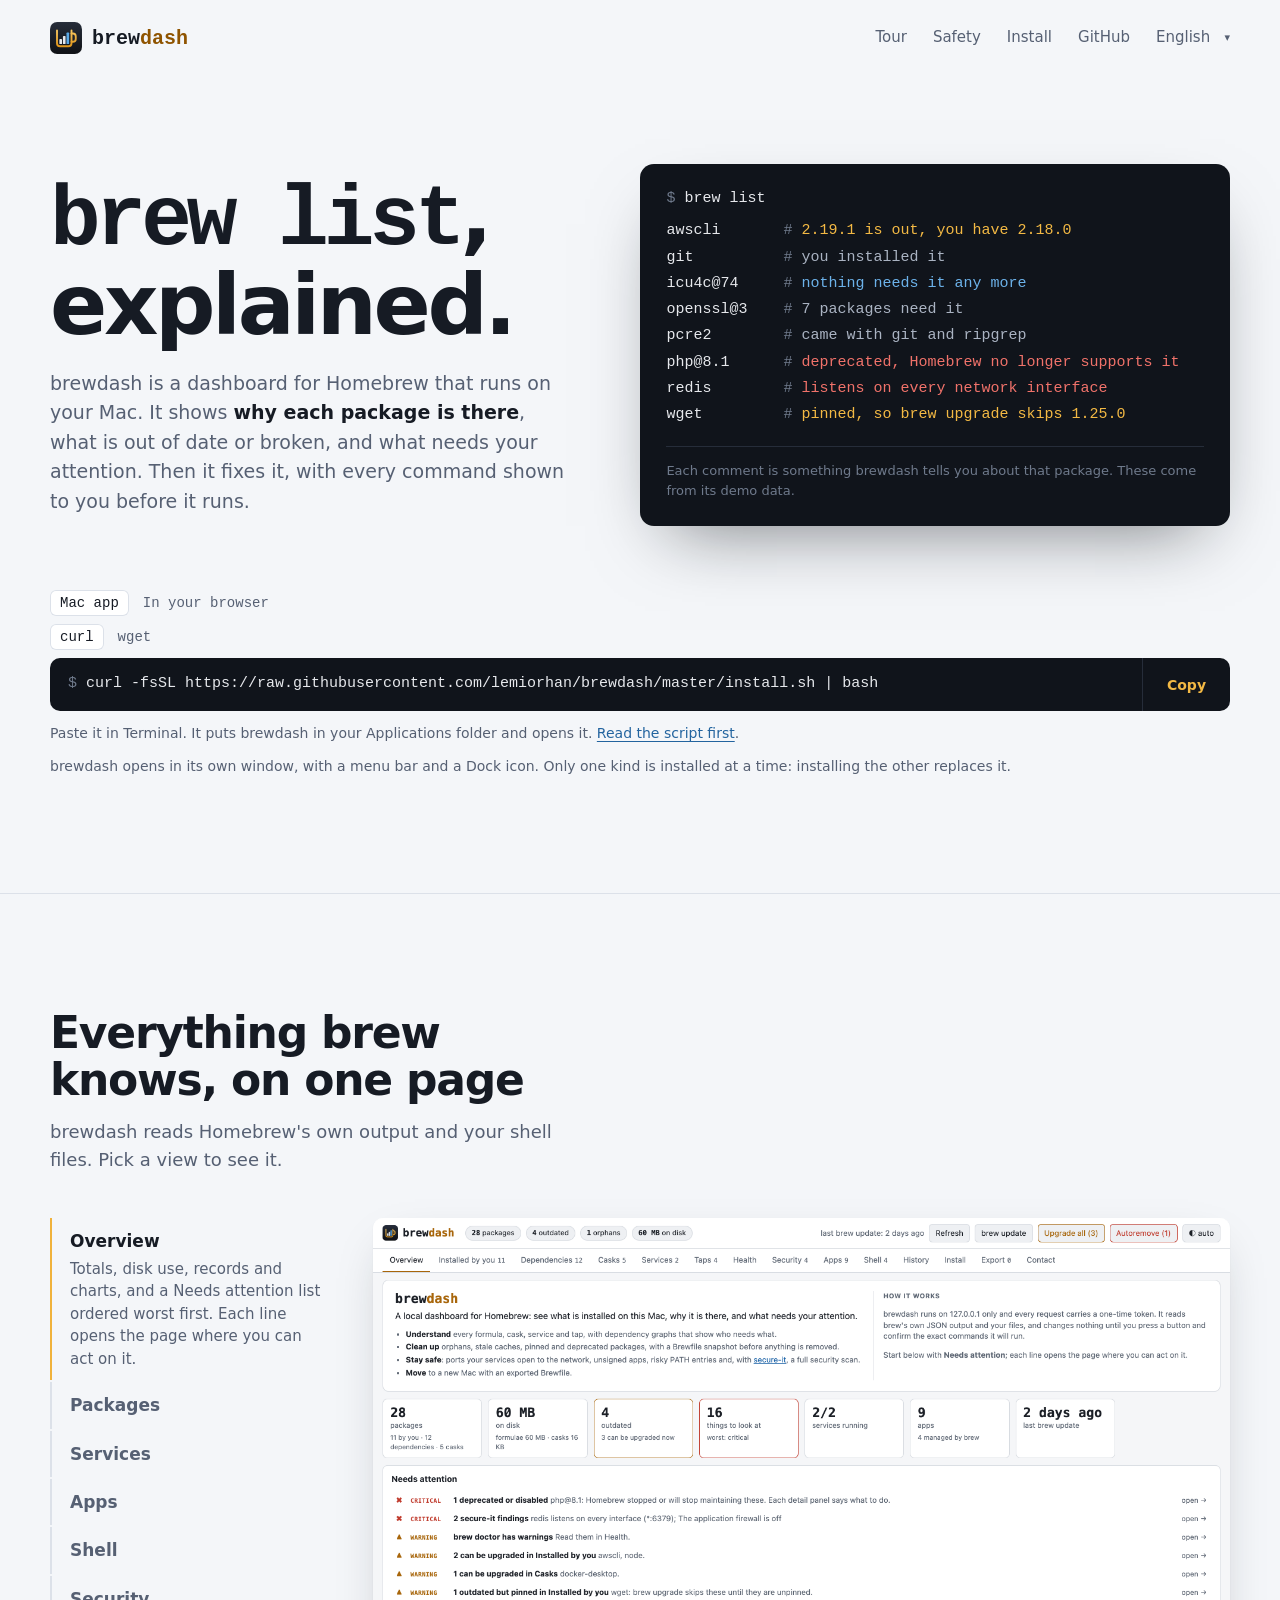
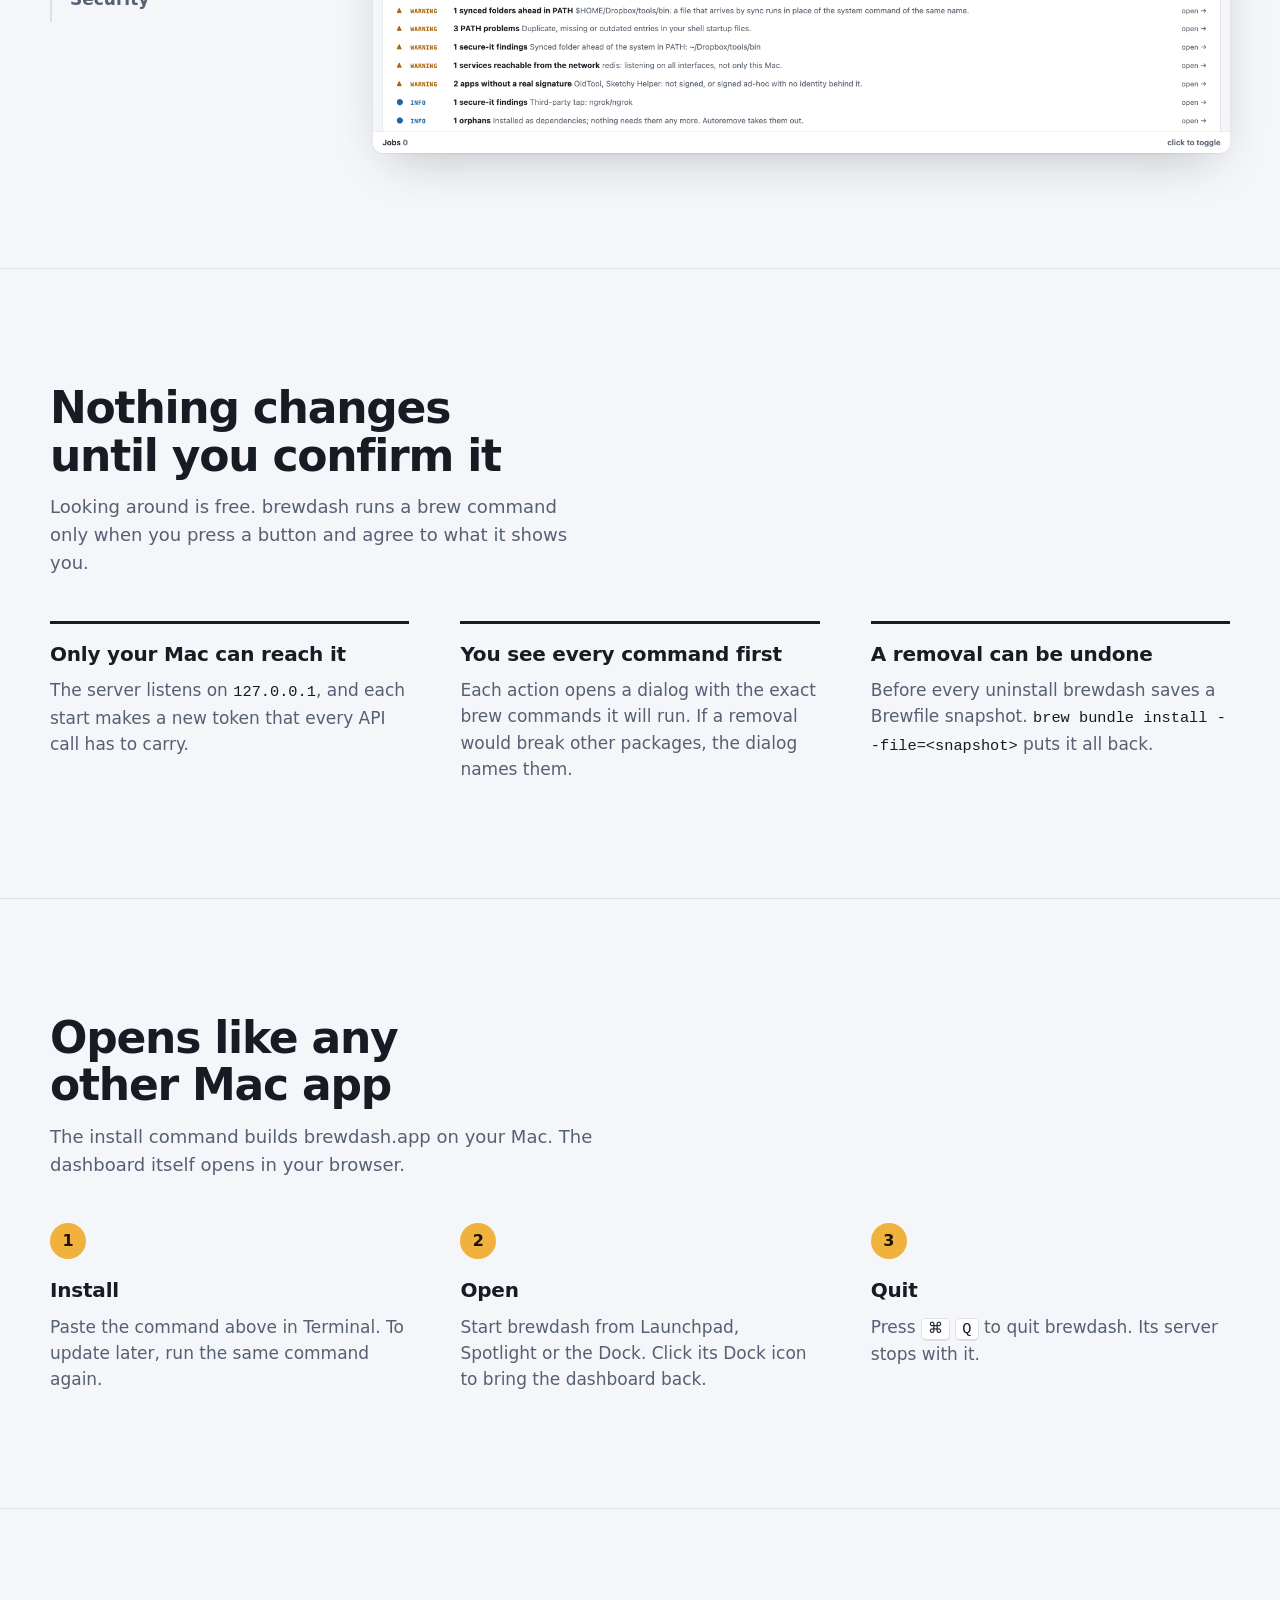
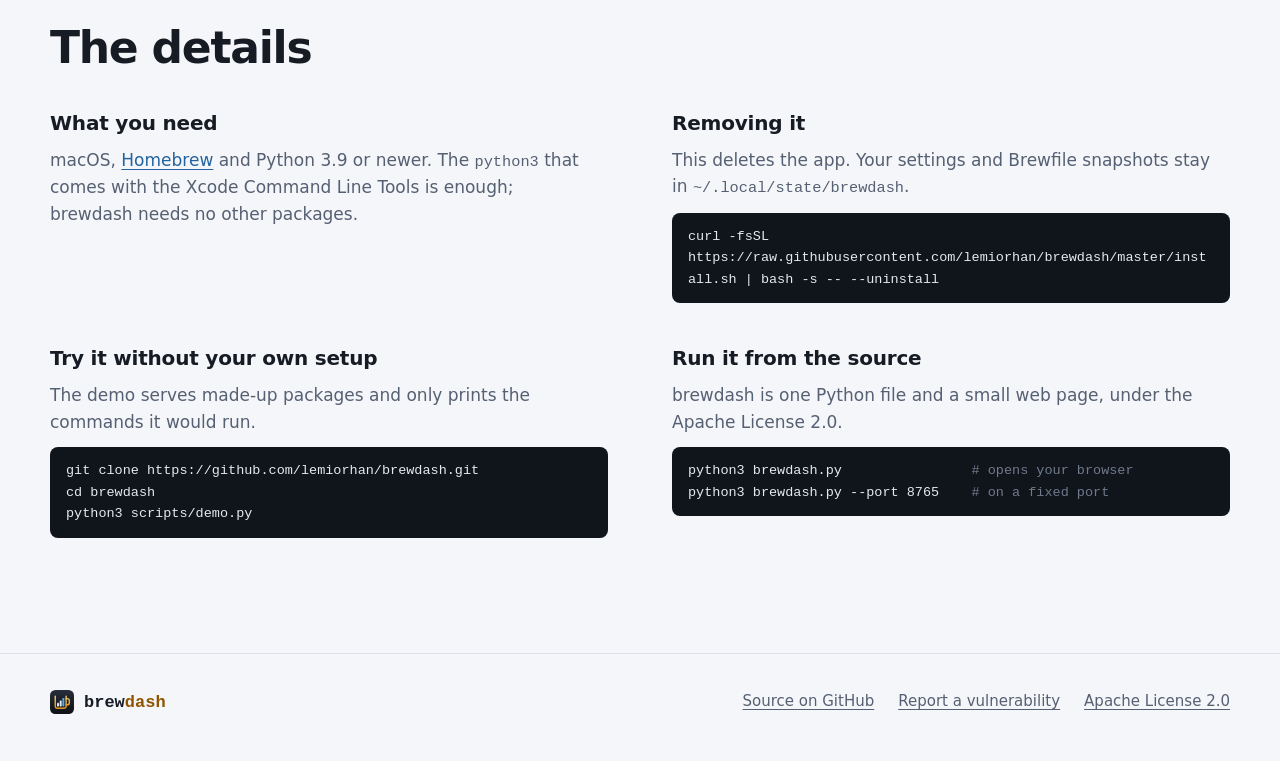
==== commit 25318b94: "Run brewdash as a Mac app in its own window, or in the browser install.sh now builds a native Swift/" ====
--- a/docs/index.html
+++ b/docs/index.html
@@ -334,7 +334,11 @@
     </div>
 
     <div class="install" id="install">
-      <div class="install-tabs" role="tablist" aria-label="Download with" data-i18n-attr="aria-label:install.tabsAria">
+      <div class="install-tabs install-kind" role="tablist" aria-label="How it opens" data-i18n-attr="aria-label:install.kindAria">
+        <button type="button" role="tab" aria-selected="true" aria-controls="install-command" data-kind="app" data-flag="" data-i18n="install.kind.app">Mac app</button>
+        <button type="button" role="tab" aria-selected="false" aria-controls="install-command" data-kind="browser" data-flag=" -s -- --browser" data-i18n="install.kind.browser">In your browser</button>
+      </div>
+      <div class="install-tabs install-tool" role="tablist" aria-label="Download with" data-i18n-attr="aria-label:install.tabsAria">
         <button type="button" role="tab" aria-selected="true" aria-controls="install-command" data-command="curl -fsSL https://raw.githubusercontent.com/lemiorhan/brewdash/master/install.sh | bash">curl</button>
         <button type="button" role="tab" aria-selected="false" aria-controls="install-command" data-command="wget -qO- https://raw.githubusercontent.com/lemiorhan/brewdash/master/install.sh | bash">wget</button>
       </div>
@@ -343,6 +347,7 @@
         <button type="button" class="copy" data-copy="install-command" data-i18n="copy.button">Copy</button>
       </div>
       <p class="install-note" data-i18n-html="install.note">Paste it in Terminal. It puts brewdash in your Applications folder and opens it. <a href="https://github.com/lemiorhan/brewdash/blob/master/install.sh">Read the script first</a>.</p>
+      <p class="install-note" id="install-kind-note" data-i18n-html="install.kind.app_note">brewdash opens in its own window, with a menu bar and a Dock icon. Only one kind is installed at a time: installing the other replaces it.</p>
       <p class="install-note" role="status" aria-live="polite" id="copy-status"></p>
     </div>
 
@@ -493,6 +498,11 @@
       "copy.status": "The install command is on your clipboard. Paste it in Terminal.",
       "copy.fallback": "Press ⌘C to copy the selected command.",
       "install.note": `Paste it in Terminal. It puts brewdash in your Applications folder and opens it. <a ${RS}>Read the script first</a>.`,
+      "install.kindAria": "How it opens",
+      "install.kind.app": "Mac app",
+      "install.kind.browser": "In your browser",
+      "install.kind.app_note": "brewdash opens in its own window, with a menu bar and a Dock icon. Only one kind is installed at a time: installing the other replaces it.",
+      "install.kind.browser_note": "brewdash opens in your default browser; its Dock icon brings the tab back. Only one kind is installed at a time: installing the other replaces it.",
       "terminal.aria": "brew list output with what brewdash tells you about each package",
       "terminal.caption": "Each comment is something brewdash tells you about that package. These come from its demo data.",
       "tour.title": "Everything brew knows, on one page",
@@ -563,6 +573,11 @@
       "copy.status": "Kurulum komutu panoda. Terminal'e yapıştır.",
       "copy.fallback": "Seçili komutu kopyalamak için ⌘C'ye bas.",
       "install.note": `Terminal'e yapıştır. brewdash'i Uygulamalar klasörüne koyup açıyor. <a ${RS}>Önce script'i oku</a>.`,
+      "install.kindAria": "Nasıl açılır",
+      "install.kind.app": "Mac app",
+      "install.kind.browser": "Browser'da",
+      "install.kind.app_note": "brewdash kendi penceresinde, menü bar'ı ve Dock ikonuyla açılır. Aynı anda tek tip kurulu olur: diğerini kurmak bunun yerini alır.",
+      "install.kind.browser_note": "brewdash default browser'ında açılır; Dock ikonu sekmeyi geri getirir. Aynı anda tek tip kurulu olur: diğerini kurmak bunun yerini alır.",
       "terminal.aria": "brewdash'in her paket için söyledikleriyle birlikte brew list çıktısı",
       "terminal.caption": "Her yorum, brewdash'in o paket hakkında sana söylediği bir şey. Bunlar demo verisinden geliyor.",
       "tour.title": "brew'un bildiği her şey, tek sayfada",
@@ -633,6 +648,11 @@
       "copy.status": "El comando de instalación está en tu portapapeles. Pégalo en Terminal.",
       "copy.fallback": "Pulsa ⌘C para copiar el comando seleccionado.",
       "install.note": `Pégalo en Terminal. Instala brewdash en tu carpeta Aplicaciones y lo abre. <a ${RS}>Lee antes el script</a>.`,
+      "install.kindAria": "Cómo se abre",
+      "install.kind.app": "App de Mac",
+      "install.kind.browser": "En tu navegador",
+      "install.kind.app_note": "brewdash se abre en su propia ventana, con barra de menús e icono en el Dock. Solo se instala un tipo a la vez: instalar el otro lo sustituye.",
+      "install.kind.browser_note": "brewdash se abre en tu navegador predeterminado; su icono del Dock vuelve a mostrar la pestaña. Solo se instala un tipo a la vez: instalar el otro lo sustituye.",
       "terminal.aria": "Salida de brew list con lo que brewdash te dice de cada paquete",
       "terminal.caption": "Cada comentario es algo que brewdash te dice sobre ese paquete. Salen de sus datos de demostración.",
       "tour.title": "Todo lo que sabe brew, en una sola página",
@@ -703,6 +723,11 @@
       "copy.status": "安装命令已复制到剪贴板，粘贴到“终端”即可。",
       "copy.fallback": "按 ⌘C 复制选中的命令。",
       "install.note": `粘贴到“终端”中运行。它会把 brewdash 放进“应用程序”文件夹并打开。<a ${RS}>先看看脚本</a>。`,
+      "install.kindAria": "打开方式",
+      "install.kind.app": "Mac 应用",
+      "install.kind.browser": "在浏览器中",
+      "install.kind.app_note": "brewdash 在自己的窗口中打开，带菜单栏和程序坞图标。同一时间只安装一种：安装另一种会替换它。",
+      "install.kind.browser_note": "brewdash 在默认浏览器中打开；点按程序坞图标会重新显示该标签页。同一时间只安装一种：安装另一种会替换它。",
       "terminal.aria": "brew list 的输出，以及 brewdash 对每个包的说明",
       "terminal.caption": "每条注释都是 brewdash 对该包给出的提示，来自它的演示数据。",
       "tour.title": "brew 知道的一切，尽在一页",
@@ -827,16 +852,26 @@
     for (const t of tabs) t.tabIndex = t.getAttribute("aria-selected") === "true" ? 0 : -1;
   }
 
-  const installTabs = [...document.querySelectorAll(".install-tabs [role=tab]")];
-  const chooseInstall = (tab) => {
-    selectTab(installTabs, tab);
-    roving(installTabs);
-    command.textContent = tab.dataset.command;
+  const kindNote = document.getElementById("install-kind-note");
+  const showCommand = () => {
+    const tool = document.querySelector(".install-tool [aria-selected=true]");
+    const kind = document.querySelector(".install-kind [aria-selected=true]");
+    command.textContent = tool.dataset.command + kind.dataset.flag;
+    kindNote.dataset.i18nHtml = "install.kind." + kind.dataset.kind + "_note";
+    kindNote.innerHTML = t(kindNote.dataset.i18nHtml);
     status.textContent = "";
   };
-  installTabs.forEach((tab) => tab.addEventListener("click", () => chooseInstall(tab)));
-  arrowKeys(installTabs, chooseInstall);
-  roving(installTabs);
+  for (const group of document.querySelectorAll(".install-tabs")) {
+    const tabs = [...group.querySelectorAll("[role=tab]")];
+    const choose = (tab) => {
+      selectTab(tabs, tab);
+      roving(tabs);
+      showCommand();
+    };
+    tabs.forEach((tab) => tab.addEventListener("click", () => choose(tab)));
+    arrowKeys(tabs, choose);
+    roving(tabs);
+  }
 
   document.querySelectorAll("[data-copy]").forEach((button) => button.addEventListener("click", async () => {
     const text = document.getElementById(button.dataset.copy).textContent;
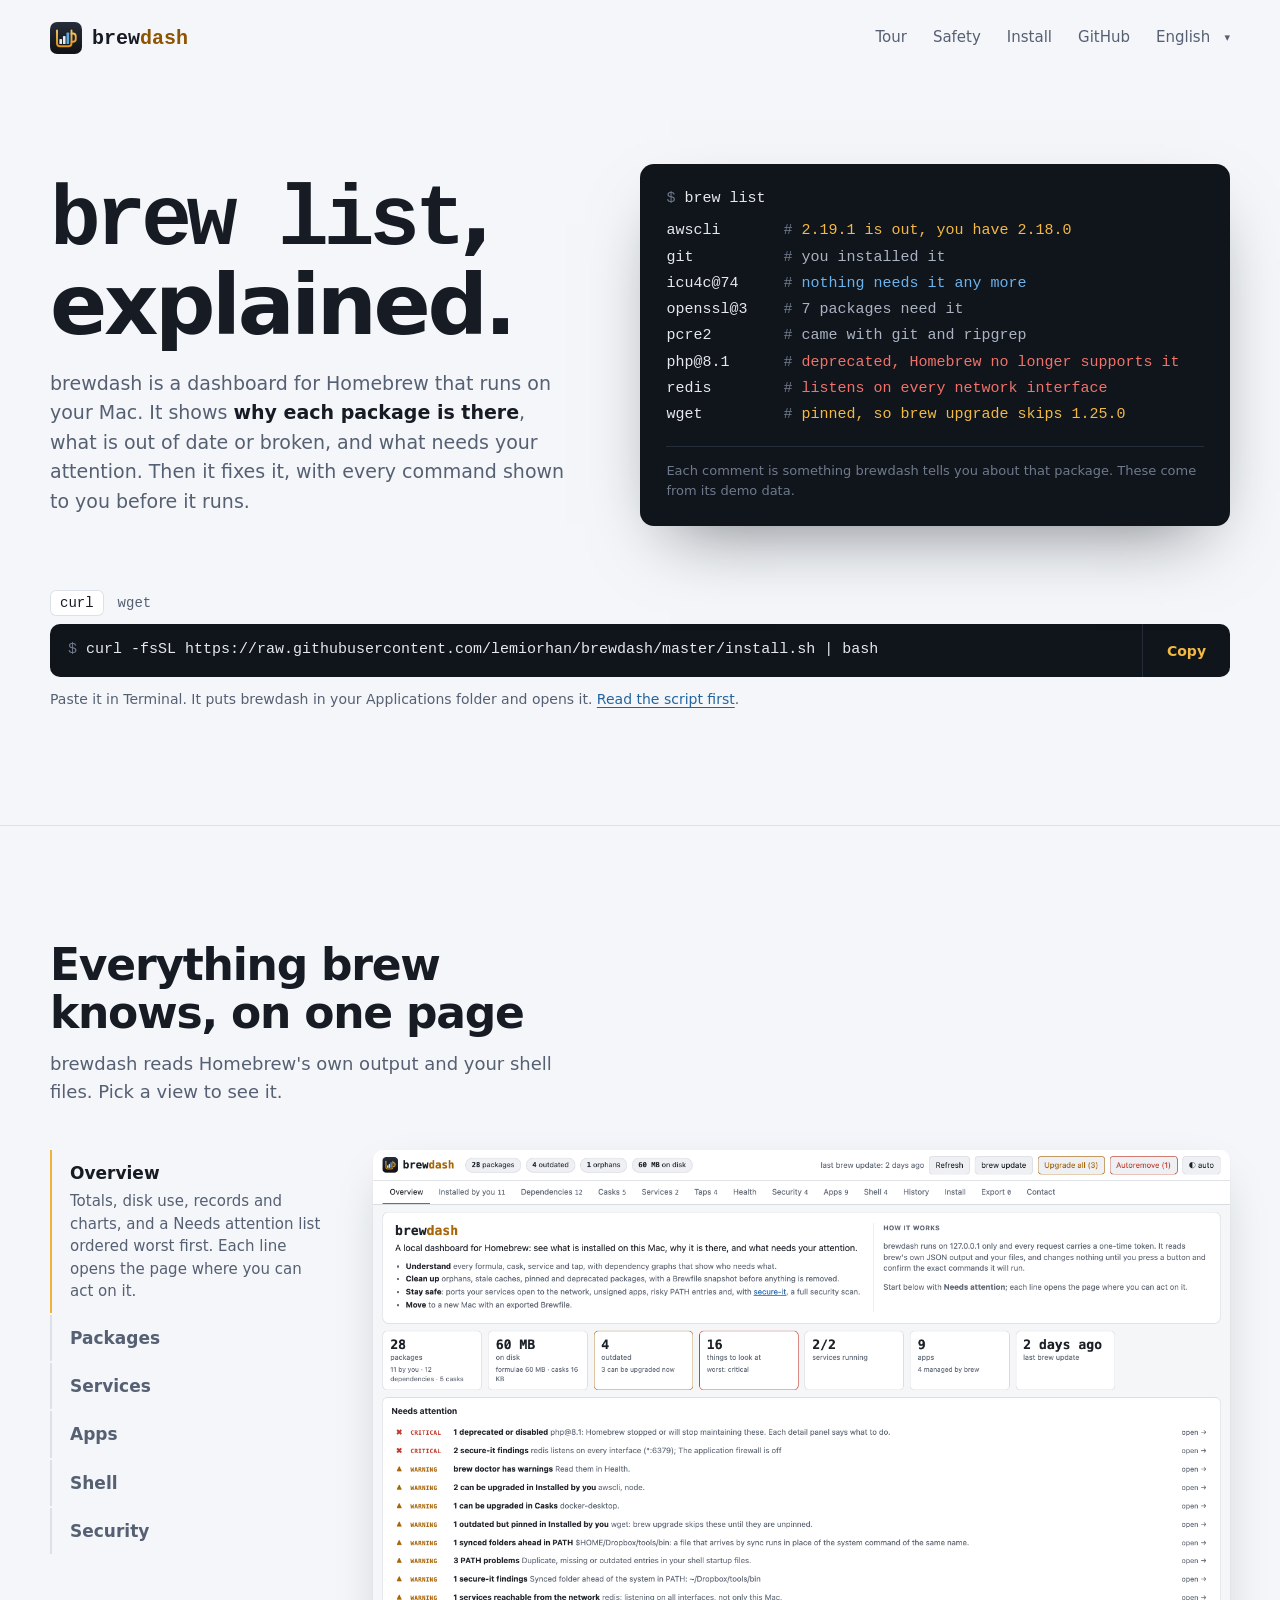
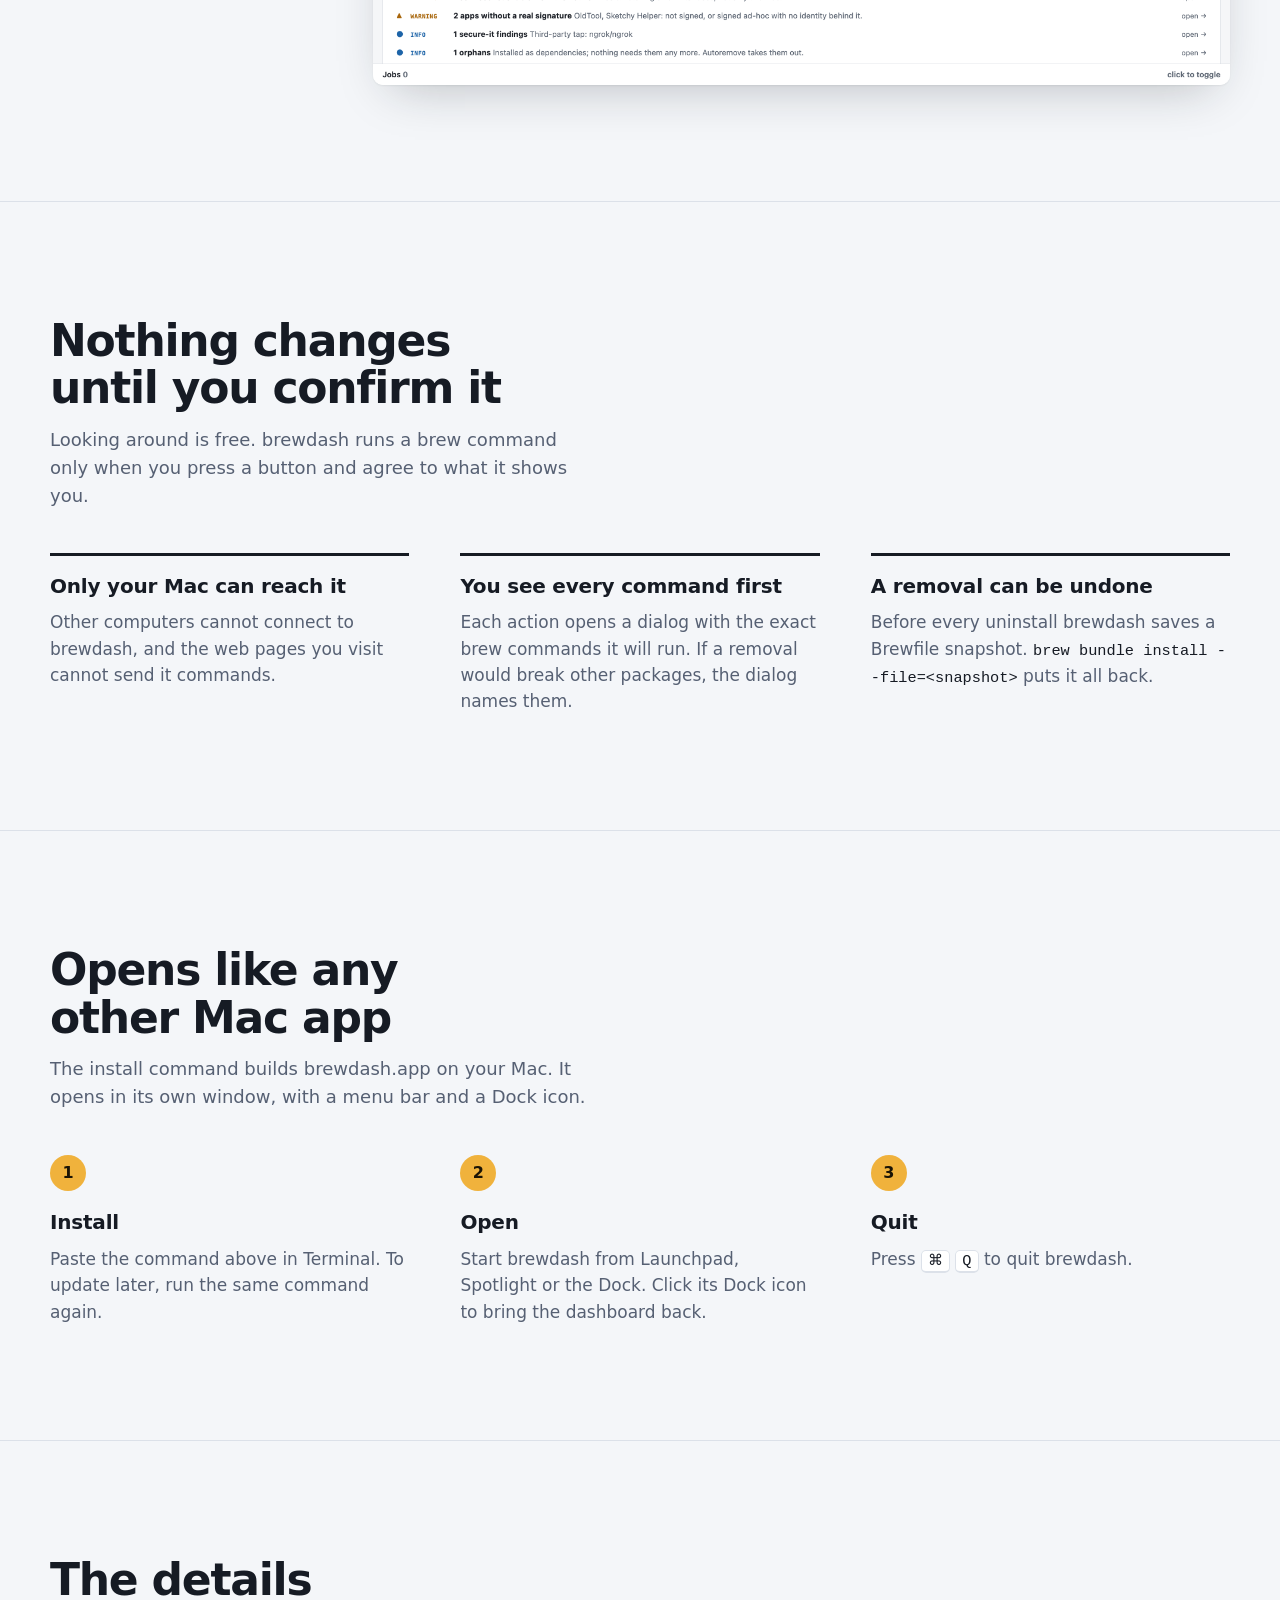
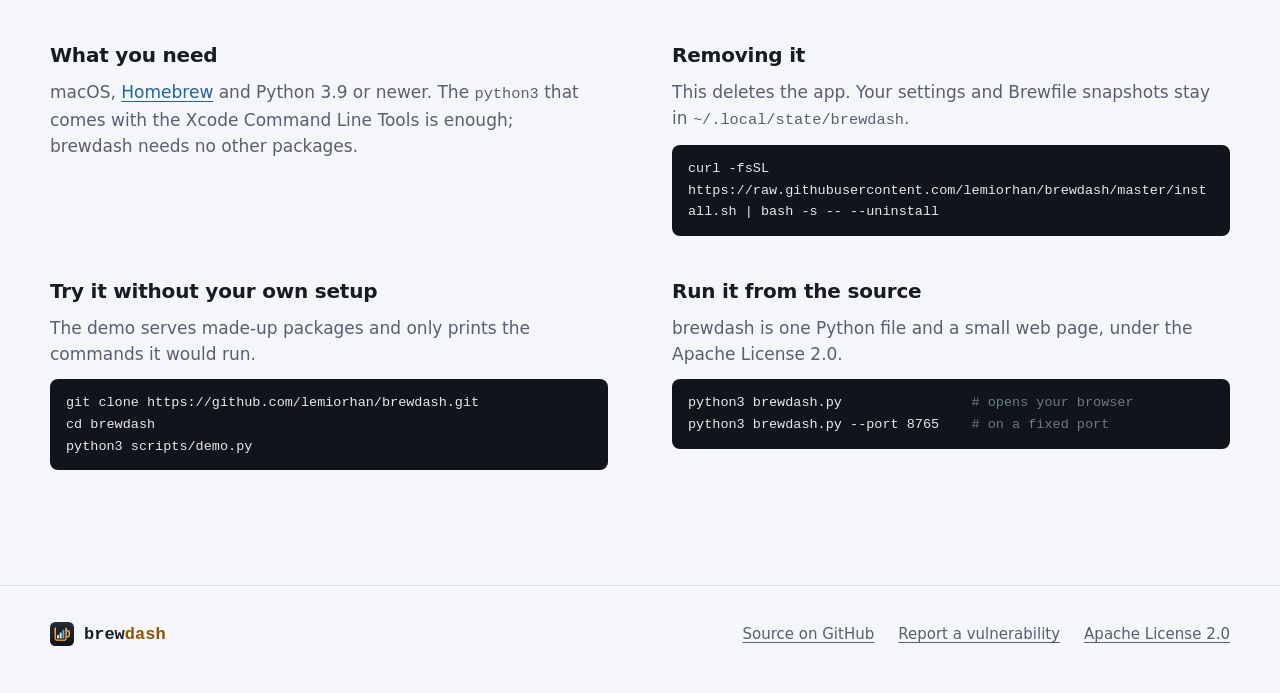
==== commit 83591fe6: "Build a signed, notarized Mac app on GitHub, and stop telling users about the server The macos-relea" ====
--- a/docs/index.html
+++ b/docs/index.html
@@ -4,7 +4,7 @@
 <meta charset="utf-8">
 <meta name="viewport" content="width=device-width, initial-scale=1">
 <title data-i18n="doc.title">brewdash: a dashboard for Homebrew on your Mac</title>
-<meta name="description" data-i18n-attr="content:doc.description" content="See why every Homebrew package on your Mac is there, what is out of date or broken, and what needs your attention. Fix it from the browser, with every command shown before it runs.">
+<meta name="description" data-i18n-attr="content:doc.description" content="See why every Homebrew package on your Mac is there, what is out of date or broken, and what needs your attention. Fix it in the app, with every command shown before it runs.">
 <meta name="color-scheme" content="light dark">
 <meta name="theme-color" content="#f4f6f9" media="(prefers-color-scheme: light)">
 <meta name="theme-color" content="#151a22" media="(prefers-color-scheme: dark)">
@@ -334,10 +334,6 @@
     </div>
 
     <div class="install" id="install">
-      <div class="install-tabs install-kind" role="tablist" aria-label="How it opens" data-i18n-attr="aria-label:install.kindAria">
-        <button type="button" role="tab" aria-selected="true" aria-controls="install-command" data-kind="app" data-flag="" data-i18n="install.kind.app">Mac app</button>
-        <button type="button" role="tab" aria-selected="false" aria-controls="install-command" data-kind="browser" data-flag=" -s -- --browser" data-i18n="install.kind.browser">In your browser</button>
-      </div>
       <div class="install-tabs install-tool" role="tablist" aria-label="Download with" data-i18n-attr="aria-label:install.tabsAria">
         <button type="button" role="tab" aria-selected="true" aria-controls="install-command" data-command="curl -fsSL https://raw.githubusercontent.com/lemiorhan/brewdash/master/install.sh | bash">curl</button>
         <button type="button" role="tab" aria-selected="false" aria-controls="install-command" data-command="wget -qO- https://raw.githubusercontent.com/lemiorhan/brewdash/master/install.sh | bash">wget</button>
@@ -347,7 +343,6 @@
         <button type="button" class="copy" data-copy="install-command" data-i18n="copy.button">Copy</button>
       </div>
       <p class="install-note" data-i18n-html="install.note">Paste it in Terminal. It puts brewdash in your Applications folder and opens it. <a href="https://github.com/lemiorhan/brewdash/blob/master/install.sh">Read the script first</a>.</p>
-      <p class="install-note" id="install-kind-note" data-i18n-html="install.kind.app_note">brewdash opens in its own window, with a menu bar and a Dock icon. Only one kind is installed at a time: installing the other replaces it.</p>
       <p class="install-note" role="status" aria-live="polite" id="copy-status"></p>
     </div>
 
@@ -400,7 +395,7 @@
       <ul class="facts">
         <li>
           <h3 data-i18n="safety.local.title">Only your Mac can reach it</h3>
-          <p data-i18n-html="safety.local.body">The server listens on <code>127.0.0.1</code>, and each start makes a new token that every API call has to carry.</p>
+          <p data-i18n="safety.local.body">Other computers cannot connect to brewdash, and the web pages you visit cannot send it commands.</p>
         </li>
         <li>
           <h3 data-i18n="safety.preview.title">You see every command first</h3>
@@ -417,7 +412,7 @@
   <section class="section" id="app" aria-labelledby="app-title">
     <div class="wrap">
       <h2 id="app-title" data-i18n="app.title">Opens like any other Mac app</h2>
-      <p class="intro" data-i18n="app.intro">The install command builds brewdash.app on your Mac. The dashboard itself opens in your browser.</p>
+      <p class="intro" data-i18n="app.intro">The install command builds brewdash.app on your Mac. It opens in its own window, with a menu bar and a Dock icon.</p>
       <ol class="steps">
         <li>
           <h3 data-i18n="app.install.title">Install</h3>
@@ -429,7 +424,7 @@
         </li>
         <li>
           <h3 data-i18n="app.quit.title">Quit</h3>
-          <p data-i18n-html="app.quit.body">Press <kbd>⌘</kbd> <kbd>Q</kbd> to quit brewdash. Its server stops with it.</p>
+          <p data-i18n-html="app.quit.body">Press <kbd>⌘</kbd> <kbd>Q</kbd> to quit brewdash.</p>
         </li>
       </ol>
     </div>
@@ -483,7 +478,7 @@
   const dict = {
     en: {
       "doc.title": "brewdash: a dashboard for Homebrew on your Mac",
-      "doc.description": "See why every Homebrew package on your Mac is there, what is out of date or broken, and what needs your attention. Fix it from the browser, with every command shown before it runs.",
+      "doc.description": "See why every Homebrew package on your Mac is there, what is out of date or broken, and what needs your attention. Fix it in the app, with every command shown before it runs.",
       "home.aria": "brewdash home",
       "nav.aria": "Page",
       "nav.tour": "Tour",
@@ -498,11 +493,6 @@
       "copy.status": "The install command is on your clipboard. Paste it in Terminal.",
       "copy.fallback": "Press ⌘C to copy the selected command.",
       "install.note": `Paste it in Terminal. It puts brewdash in your Applications folder and opens it. <a ${RS}>Read the script first</a>.`,
-      "install.kindAria": "How it opens",
-      "install.kind.app": "Mac app",
-      "install.kind.browser": "In your browser",
-      "install.kind.app_note": "brewdash opens in its own window, with a menu bar and a Dock icon. Only one kind is installed at a time: installing the other replaces it.",
-      "install.kind.browser_note": "brewdash opens in your default browser; its Dock icon brings the tab back. Only one kind is installed at a time: installing the other replaces it.",
       "terminal.aria": "brew list output with what brewdash tells you about each package",
       "terminal.caption": "Each comment is something brewdash tells you about that package. These come from its demo data.",
       "tour.title": "Everything brew knows, on one page",
@@ -530,19 +520,19 @@
       "safety.title": "Nothing changes until you confirm it",
       "safety.intro": "Looking around is free. brewdash runs a brew command only when you press a button and agree to what it shows you.",
       "safety.local.title": "Only your Mac can reach it",
-      "safety.local.body": "The server listens on <code>127.0.0.1</code>, and each start makes a new token that every API call has to carry.",
+      "safety.local.body": "Other computers cannot connect to brewdash, and the web pages you visit cannot send it commands.",
       "safety.preview.title": "You see every command first",
       "safety.preview.body": "Each action opens a dialog with the exact brew commands it will run. If a removal would break other packages, the dialog names them.",
       "safety.undo.title": "A removal can be undone",
       "safety.undo.body": "Before every uninstall brewdash saves a Brewfile snapshot. <code>brew bundle install --file=&lt;snapshot&gt;</code> puts it all back.",
       "app.title": "Opens like any other Mac app",
-      "app.intro": "The install command builds brewdash.app on your Mac. The dashboard itself opens in your browser.",
+      "app.intro": "The install command builds brewdash.app on your Mac. It opens in its own window, with a menu bar and a Dock icon.",
       "app.install.title": "Install",
       "app.install.body": "Paste the command above in Terminal. To update later, run the same command again.",
       "app.open.title": "Open",
       "app.open.body": "Start brewdash from Launchpad, Spotlight or the Dock. Click its Dock icon to bring the dashboard back.",
       "app.quit.title": "Quit",
-      "app.quit.body": "Press <kbd>⌘</kbd> <kbd>Q</kbd> to quit brewdash. Its server stops with it.",
+      "app.quit.body": "Press <kbd>⌘</kbd> <kbd>Q</kbd> to quit brewdash.",
       "details.title": "The details",
       "details.needs.title": "What you need",
       "details.needs.body": 'macOS, <a href="https://brew.sh">Homebrew</a> and Python 3.9 or newer. The <code>python3</code> that comes with the Xcode Command Line Tools is enough; brewdash needs no other packages.',
@@ -558,7 +548,7 @@
     },
     tr: {
       "doc.title": "brewdash: Mac'indeki Homebrew için bir dashboard",
-      "doc.description": "Mac'indeki her Homebrew paketinin neden orada olduğunu, hangilerinin güncel olmadığını ya da bozuk olduğunu ve neyle ilgilenmen gerektiğini gör. Sorunları tarayıcıdan düzelt; her komut çalışmadan önce önüne gelir.",
+      "doc.description": "Mac'indeki her Homebrew paketinin neden orada olduğunu, hangilerinin güncel olmadığını ya da bozuk olduğunu ve neyle ilgilenmen gerektiğini gör. Sorunları uygulamanın içinden düzelt; her komut çalışmadan önce önüne gelir.",
       "home.aria": "brewdash ana sayfa",
       "nav.aria": "Sayfa",
       "nav.tour": "Ekranlar",
@@ -573,11 +563,6 @@
       "copy.status": "Kurulum komutu panoda. Terminal'e yapıştır.",
       "copy.fallback": "Seçili komutu kopyalamak için ⌘C'ye bas.",
       "install.note": `Terminal'e yapıştır. brewdash'i Uygulamalar klasörüne koyup açıyor. <a ${RS}>Önce script'i oku</a>.`,
-      "install.kindAria": "Nasıl açılır",
-      "install.kind.app": "Mac app",
-      "install.kind.browser": "Browser'da",
-      "install.kind.app_note": "brewdash kendi penceresinde, menü bar'ı ve Dock ikonuyla açılır. Aynı anda tek tip kurulu olur: diğerini kurmak bunun yerini alır.",
-      "install.kind.browser_note": "brewdash default browser'ında açılır; Dock ikonu sekmeyi geri getirir. Aynı anda tek tip kurulu olur: diğerini kurmak bunun yerini alır.",
       "terminal.aria": "brewdash'in her paket için söyledikleriyle birlikte brew list çıktısı",
       "terminal.caption": "Her yorum, brewdash'in o paket hakkında sana söylediği bir şey. Bunlar demo verisinden geliyor.",
       "tour.title": "brew'un bildiği her şey, tek sayfada",
@@ -605,19 +590,19 @@
       "safety.title": "Sen onaylamadan hiçbir şey değişmez",
       "safety.intro": "Etrafa bakmak serbest. brewdash bir brew komutunu ancak sen bir butona basıp gösterdiğini onaylarsan çalıştırıyor.",
       "safety.local.title": "Sadece senin Mac'in erişebilir",
-      "safety.local.body": "Server <code>127.0.0.1</code> üzerinde dinliyor. Her açılışta yeni bir token üretiyor ve her API çağrısı bu token'ı taşımak zorunda.",
+      "safety.local.body": "Başka bilgisayarlar brewdash'e bağlanamaz. Gezdiğin web sayfaları da ona komut gönderemez.",
       "safety.preview.title": "Her komutu önce sen görürsün",
       "safety.preview.body": "Her işlem, çalıştıracağı brew komutlarını birebir gösteren bir dialog açıyor. Bir paketi kaldırmak başka paketleri bozacaksa dialog onları tek tek yazıyor.",
       "safety.undo.title": "Kaldırdığını geri getirebilirsin",
       "safety.undo.body": "brewdash her uninstall'dan önce bir Brewfile snapshot'ı alıyor. <code>brew bundle install --file=&lt;snapshot&gt;</code> hepsini geri kuruyor.",
       "app.title": "Diğer Mac uygulamaları gibi açılır",
-      "app.intro": "Kurulum komutu brewdash.app'i senin Mac'inde build ediyor. Dashboard'un kendisi tarayıcında açılıyor.",
+      "app.intro": "Kurulum komutu brewdash.app'i senin Mac'inde build ediyor. Uygulama kendi penceresinde, menü bar'ı ve Dock ikonuyla açılıyor.",
       "app.install.title": "Kur",
       "app.install.body": "Yukarıdaki komutu Terminal'e yapıştır. Sonra güncellemek için aynı komutu tekrar çalıştır.",
       "app.open.title": "Aç",
       "app.open.body": "brewdash'i Launchpad'den, Spotlight'tan ya da Dock'tan başlat. Dashboard'u geri getirmek için Dock'taki ikonuna tıkla.",
       "app.quit.title": "Kapat",
-      "app.quit.body": "brewdash'ten çıkmak için <kbd>⌘</kbd> <kbd>Q</kbd>'ya bas. Server'ı da onunla birlikte duruyor.",
+      "app.quit.body": "brewdash'ten çıkmak için <kbd>⌘</kbd> <kbd>Q</kbd>'ya bas.",
       "details.title": "Detaylar",
       "details.needs.title": "Gerekenler",
       "details.needs.body": 'macOS, <a href="https://brew.sh">Homebrew</a> ve Python 3.9 ya da üstü. Xcode Command Line Tools\'la gelen <code>python3</code> yeterli; brewdash başka paket istemiyor.',
@@ -633,7 +618,7 @@
     },
     es: {
       "doc.title": "brewdash: un panel para Homebrew en tu Mac",
-      "doc.description": "Descubre por qué está cada paquete de Homebrew en tu Mac, cuáles están desactualizados o rotos y qué requiere tu atención. Arréglalo desde el navegador, viendo cada comando antes de que se ejecute.",
+      "doc.description": "Descubre por qué está cada paquete de Homebrew en tu Mac, cuáles están desactualizados o rotos y qué requiere tu atención. Arréglalo desde la app, viendo cada comando antes de que se ejecute.",
       "home.aria": "Inicio de brewdash",
       "nav.aria": "Página",
       "nav.tour": "Recorrido",
@@ -648,11 +633,6 @@
       "copy.status": "El comando de instalación está en tu portapapeles. Pégalo en Terminal.",
       "copy.fallback": "Pulsa ⌘C para copiar el comando seleccionado.",
       "install.note": `Pégalo en Terminal. Instala brewdash en tu carpeta Aplicaciones y lo abre. <a ${RS}>Lee antes el script</a>.`,
-      "install.kindAria": "Cómo se abre",
-      "install.kind.app": "App de Mac",
-      "install.kind.browser": "En tu navegador",
-      "install.kind.app_note": "brewdash se abre en su propia ventana, con barra de menús e icono en el Dock. Solo se instala un tipo a la vez: instalar el otro lo sustituye.",
-      "install.kind.browser_note": "brewdash se abre en tu navegador predeterminado; su icono del Dock vuelve a mostrar la pestaña. Solo se instala un tipo a la vez: instalar el otro lo sustituye.",
       "terminal.aria": "Salida de brew list con lo que brewdash te dice de cada paquete",
       "terminal.caption": "Cada comentario es algo que brewdash te dice sobre ese paquete. Salen de sus datos de demostración.",
       "tour.title": "Todo lo que sabe brew, en una sola página",
@@ -680,19 +660,19 @@
       "safety.title": "Nada cambia hasta que tú lo confirmas",
       "safety.intro": "Mirar no cuesta nada. brewdash solo ejecuta un comando de brew cuando pulsas un botón y aceptas lo que te muestra.",
       "safety.local.title": "Solo tu Mac puede acceder",
-      "safety.local.body": "El servidor escucha en <code>127.0.0.1</code> y en cada arranque genera un token nuevo que toda llamada a la API tiene que llevar.",
+      "safety.local.body": "Otros ordenadores no pueden conectarse a brewdash, y las páginas web que visitas no pueden enviarle comandos.",
       "safety.preview.title": "Ves cada comando antes",
       "safety.preview.body": "Cada acción abre un diálogo con los comandos de brew exactos que va a ejecutar. Si desinstalar algo rompería otros paquetes, el diálogo te dice cuáles.",
       "safety.undo.title": "Una desinstalación se puede deshacer",
       "safety.undo.body": "Antes de cada desinstalación, brewdash guarda un snapshot del Brewfile. <code>brew bundle install --file=&lt;snapshot&gt;</code> lo deja todo como estaba.",
       "app.title": "Se abre como cualquier otra app del Mac",
-      "app.intro": "El comando de instalación crea brewdash.app en tu Mac. El panel en sí se abre en tu navegador.",
+      "app.intro": "El comando de instalación crea brewdash.app en tu Mac. Se abre en su propia ventana, con barra de menús e icono en el Dock.",
       "app.install.title": "Instala",
       "app.install.body": "Pega el comando de arriba en Terminal. Para actualizar más adelante, vuelve a ejecutar el mismo comando.",
       "app.open.title": "Abre",
       "app.open.body": "Abre brewdash desde Launchpad, Spotlight o el Dock. Haz clic en su icono del Dock para volver al panel.",
       "app.quit.title": "Cierra",
-      "app.quit.body": "Pulsa <kbd>⌘</kbd> <kbd>Q</kbd> para salir de brewdash. Su servidor se detiene con él.",
+      "app.quit.body": "Pulsa <kbd>⌘</kbd> <kbd>Q</kbd> para salir de brewdash.",
       "details.title": "Los detalles",
       "details.needs.title": "Qué necesitas",
       "details.needs.body": 'macOS, <a href="https://brew.sh">Homebrew</a> y Python 3.9 o posterior. Basta con el <code>python3</code> que viene con las Xcode Command Line Tools; brewdash no necesita ningún otro paquete.',
@@ -708,7 +688,7 @@
     },
     "zh-CN": {
       "doc.title": "brewdash：Mac 上的 Homebrew 仪表盘",
-      "doc.description": "看清 Mac 上每个 Homebrew 包为什么会在那里，哪些已过时或损坏，哪些需要你处理。直接在浏览器里修复，每条命令运行前都会先展示给你。",
+      "doc.description": "看清 Mac 上每个 Homebrew 包为什么会在那里，哪些已过时或损坏，哪些需要你处理。直接在应用里修复，每条命令运行前都会先展示给你。",
       "home.aria": "brewdash 首页",
       "nav.aria": "页面",
       "nav.tour": "功能一览",
@@ -723,11 +703,6 @@
       "copy.status": "安装命令已复制到剪贴板，粘贴到“终端”即可。",
       "copy.fallback": "按 ⌘C 复制选中的命令。",
       "install.note": `粘贴到“终端”中运行。它会把 brewdash 放进“应用程序”文件夹并打开。<a ${RS}>先看看脚本</a>。`,
-      "install.kindAria": "打开方式",
-      "install.kind.app": "Mac 应用",
-      "install.kind.browser": "在浏览器中",
-      "install.kind.app_note": "brewdash 在自己的窗口中打开，带菜单栏和程序坞图标。同一时间只安装一种：安装另一种会替换它。",
-      "install.kind.browser_note": "brewdash 在默认浏览器中打开；点按程序坞图标会重新显示该标签页。同一时间只安装一种：安装另一种会替换它。",
       "terminal.aria": "brew list 的输出，以及 brewdash 对每个包的说明",
       "terminal.caption": "每条注释都是 brewdash 对该包给出的提示，来自它的演示数据。",
       "tour.title": "brew 知道的一切，尽在一页",
@@ -755,19 +730,19 @@
       "safety.title": "你不确认，什么都不会改",
       "safety.intro": "随便看，不会动任何东西。只有你点了按钮、并同意它展示的内容后，brewdash 才会运行 brew 命令。",
       "safety.local.title": "只有你的 Mac 能访问",
-      "safety.local.body": "服务器只监听 <code>127.0.0.1</code>，每次启动都会生成一个新 token，所有 API 调用都必须带上它。",
+      "safety.local.body": "其他电脑无法连接 brewdash，你访问的网页也无法向它发送命令。",
       "safety.preview.title": "每条命令你都先过目",
       "safety.preview.body": "每个操作都会弹出对话框，列出将要运行的确切 brew 命令。如果移除某个包会影响其他包，对话框会把它们列出来。",
       "safety.undo.title": "移除可以撤销",
       "safety.undo.body": "每次卸载前，brewdash 都会保存一份 Brewfile 快照。运行 <code>brew bundle install --file=&lt;snapshot&gt;</code> 即可全部恢复。",
       "app.title": "和其他 Mac 应用一样打开",
-      "app.intro": "安装命令会在你的 Mac 上生成 brewdash.app，仪表盘本身在浏览器中打开。",
+      "app.intro": "安装命令会在你的 Mac 上生成 brewdash.app。它在自己的窗口中打开，带菜单栏和程序坞图标。",
       "app.install.title": "安装",
       "app.install.body": "把上面的命令粘贴到“终端”运行。以后要更新，再运行一次同一条命令就行。",
       "app.open.title": "打开",
       "app.open.body": "从启动台、Spotlight 或程序坞启动 brewdash。点击程序坞中的图标即可重新调出仪表盘。",
       "app.quit.title": "退出",
-      "app.quit.body": "按 <kbd>⌘</kbd> <kbd>Q</kbd> 退出 brewdash，它的服务器也会随之停止。",
+      "app.quit.body": "按 <kbd>⌘</kbd> <kbd>Q</kbd> 退出 brewdash。",
       "details.title": "细节",
       "details.needs.title": "环境要求",
       "details.needs.body": 'macOS、<a href="https://brew.sh">Homebrew</a> 和 Python 3.9 或更高版本。Xcode Command Line Tools 自带的 <code>python3</code> 就够了，brewdash 不依赖任何其他包。',
@@ -852,13 +827,8 @@
     for (const t of tabs) t.tabIndex = t.getAttribute("aria-selected") === "true" ? 0 : -1;
   }
 
-  const kindNote = document.getElementById("install-kind-note");
   const showCommand = () => {
-    const tool = document.querySelector(".install-tool [aria-selected=true]");
-    const kind = document.querySelector(".install-kind [aria-selected=true]");
-    command.textContent = tool.dataset.command + kind.dataset.flag;
-    kindNote.dataset.i18nHtml = "install.kind." + kind.dataset.kind + "_note";
-    kindNote.innerHTML = t(kindNote.dataset.i18nHtml);
+    command.textContent = document.querySelector(".install-tool [aria-selected=true]").dataset.command;
     status.textContent = "";
   };
   for (const group of document.querySelectorAll(".install-tabs")) {
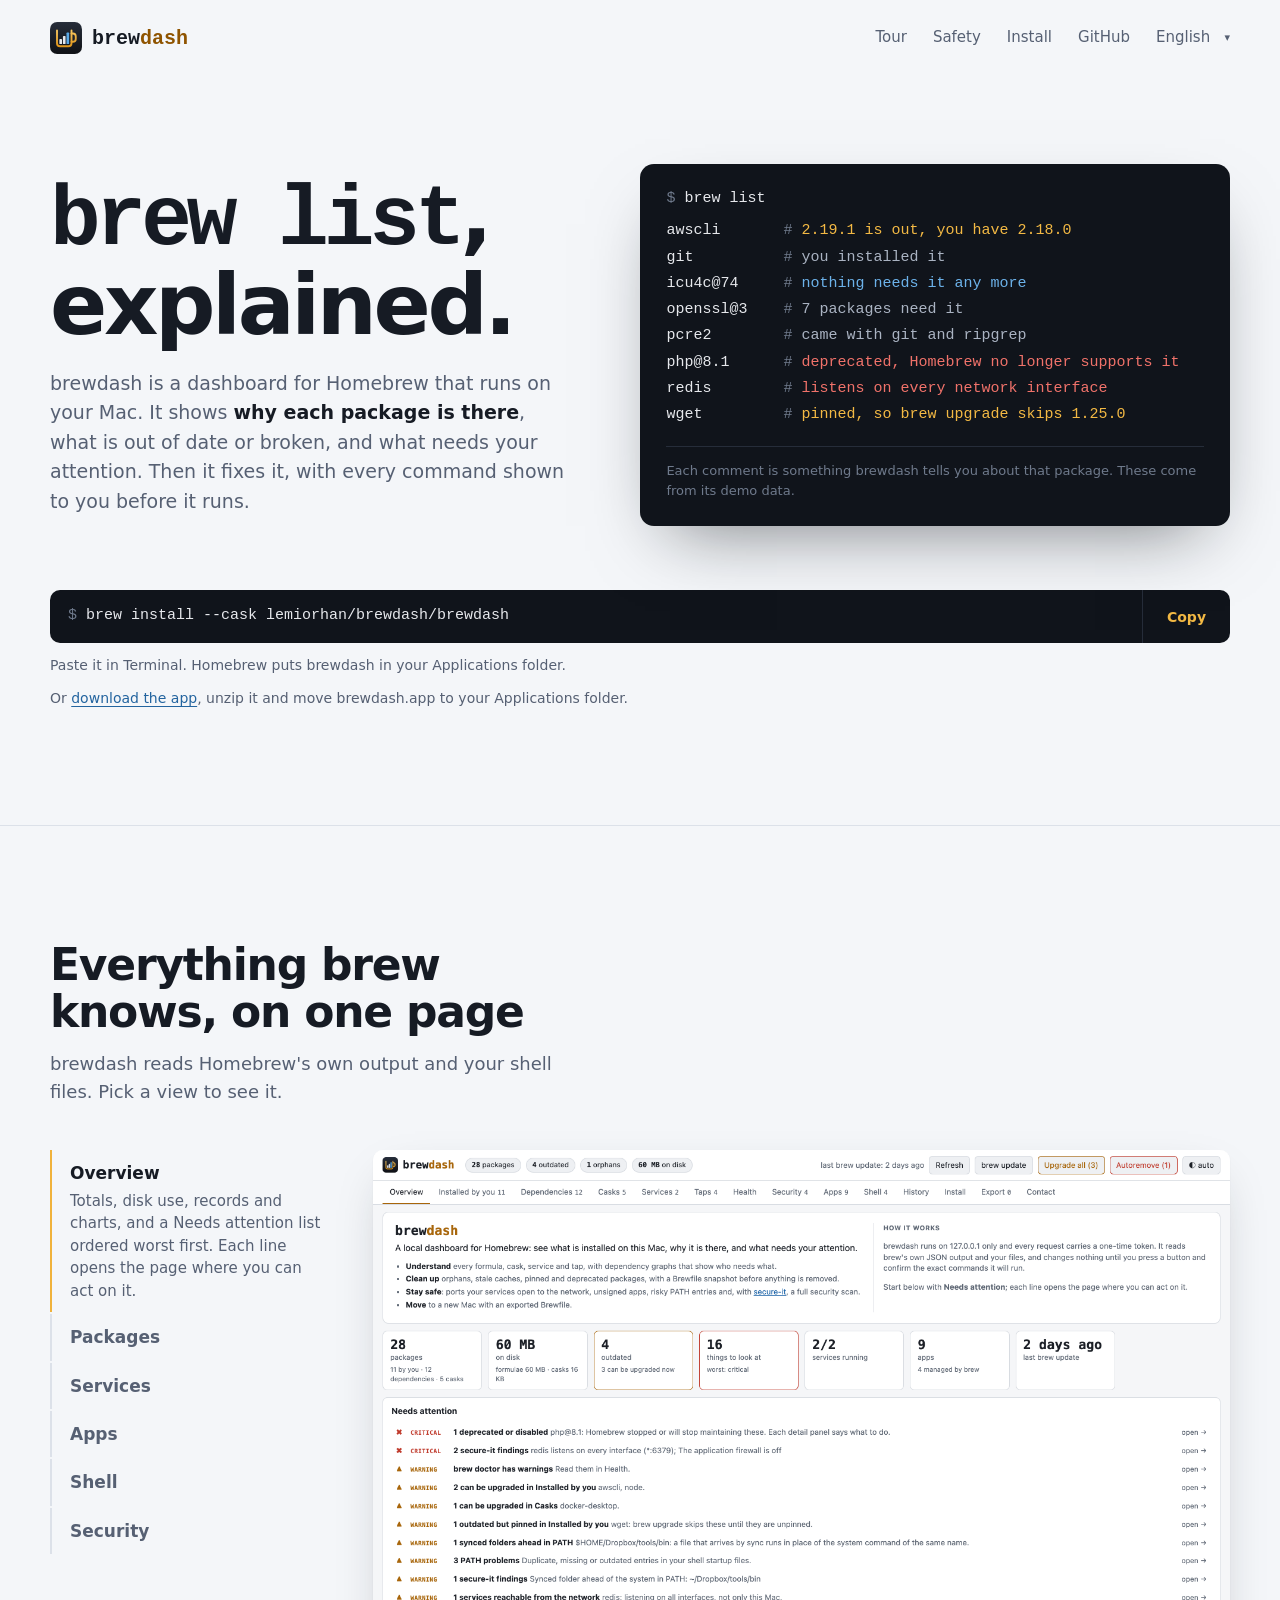
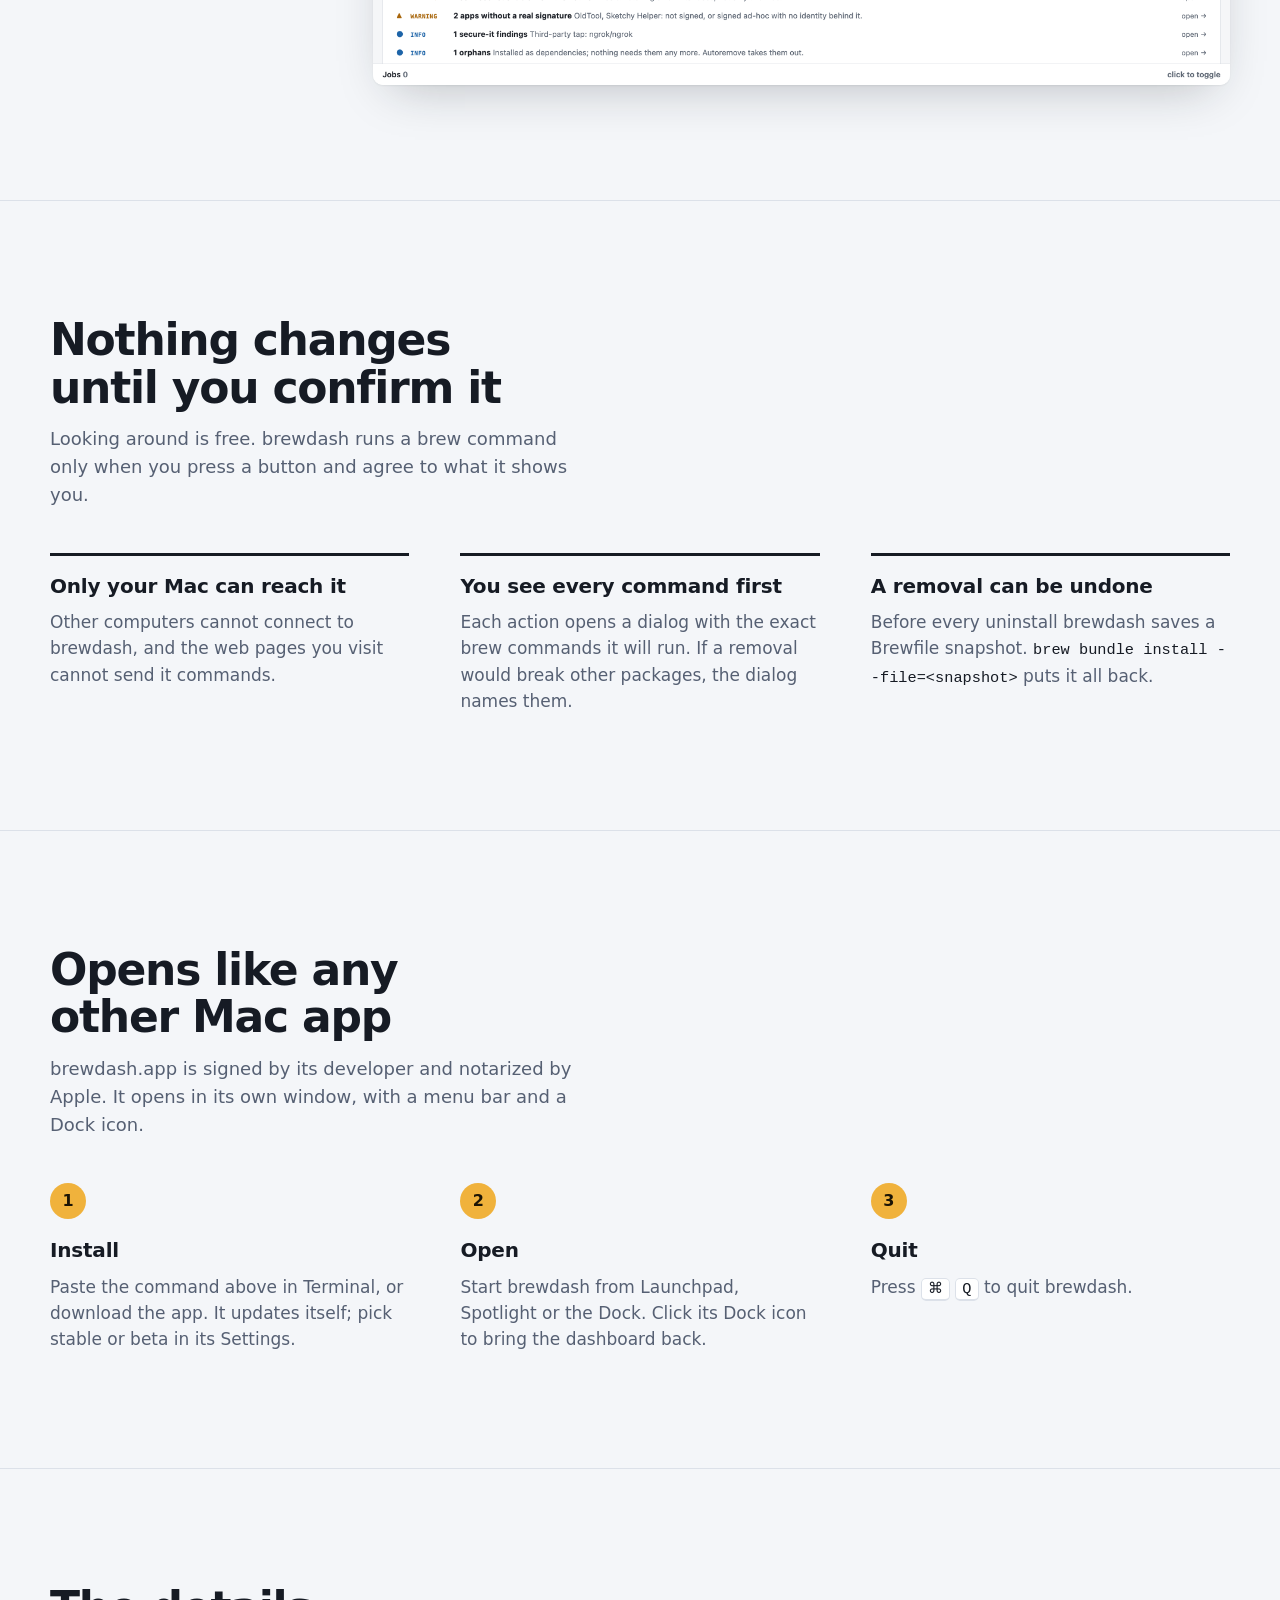
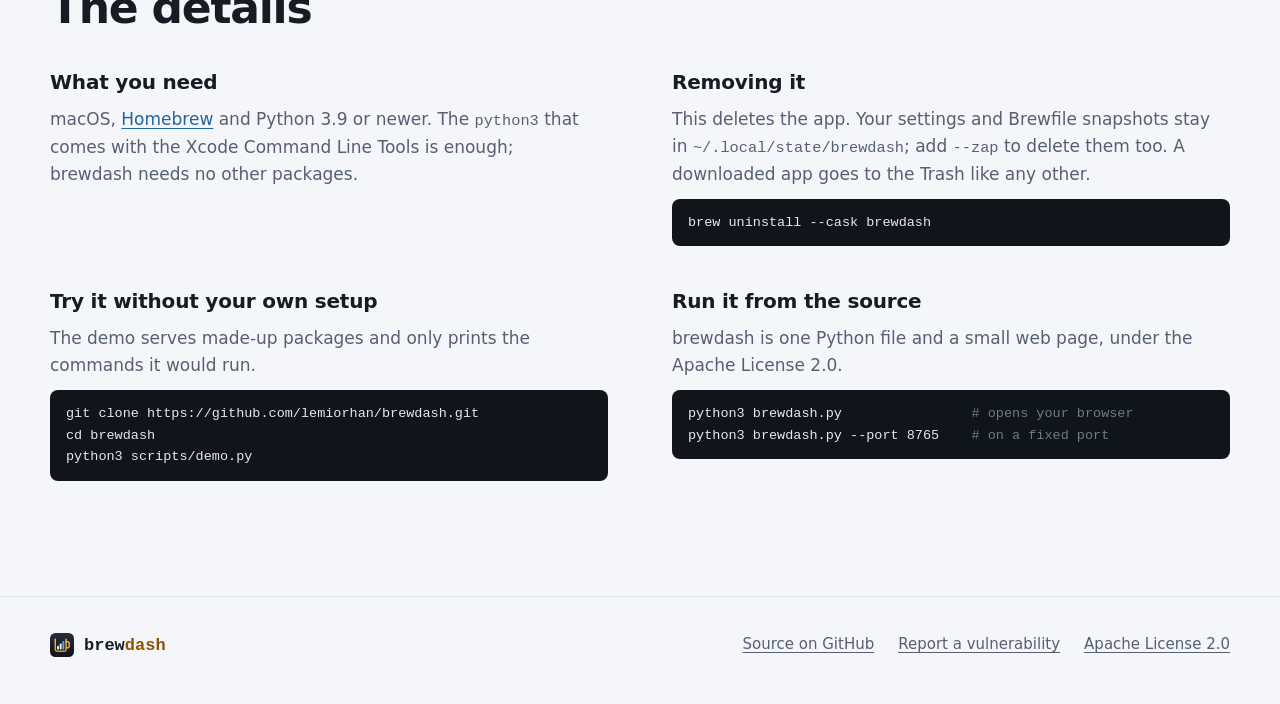
==== commit de2a5a40: "Publish the notarized app on GitHub Releases and update from there The macos-release workflow now en" ====
--- a/docs/index.html
+++ b/docs/index.html
@@ -138,17 +138,6 @@
 
 /* Install box */
 .install { grid-area: install; }
-.install-tabs { display: flex; gap: 4px; margin-bottom: 8px; }
-.install-tabs button {
-  font: 500 14px var(--mono);
-  color: var(--muted);
-  background: none;
-  border: 0;
-  border-radius: 6px;
-  padding: 5px 10px;
-  cursor: pointer;
-}
-.install-tabs button[aria-selected="true"] { color: var(--ink); background: var(--surface); box-shadow: inset 0 0 0 1px var(--rule); }
 .command {
   display: flex;
   align-items: stretch;
@@ -334,15 +323,12 @@
     </div>
 
     <div class="install" id="install">
-      <div class="install-tabs install-tool" role="tablist" aria-label="Download with" data-i18n-attr="aria-label:install.tabsAria">
-        <button type="button" role="tab" aria-selected="true" aria-controls="install-command" data-command="curl -fsSL https://raw.githubusercontent.com/lemiorhan/brewdash/master/install.sh | bash">curl</button>
-        <button type="button" role="tab" aria-selected="false" aria-controls="install-command" data-command="wget -qO- https://raw.githubusercontent.com/lemiorhan/brewdash/master/install.sh | bash">wget</button>
-      </div>
       <div class="command">
-        <pre id="install-command" role="tabpanel" tabindex="0">curl -fsSL https://raw.githubusercontent.com/lemiorhan/brewdash/master/install.sh | bash</pre>
+        <pre id="install-command" tabindex="0">brew install --cask lemiorhan/brewdash/brewdash</pre>
         <button type="button" class="copy" data-copy="install-command" data-i18n="copy.button">Copy</button>
       </div>
-      <p class="install-note" data-i18n-html="install.note">Paste it in Terminal. It puts brewdash in your Applications folder and opens it. <a href="https://github.com/lemiorhan/brewdash/blob/master/install.sh">Read the script first</a>.</p>
+      <p class="install-note" data-i18n="install.note">Paste it in Terminal. Homebrew puts brewdash in your Applications folder.</p>
+      <p class="install-note" data-i18n-html="install.download">Or <a class="download" href="https://github.com/lemiorhan/brewdash/releases/latest/download/brewdash-macos.zip">download the app</a>, unzip it and move brewdash.app to your Applications folder.</p>
       <p class="install-note" role="status" aria-live="polite" id="copy-status"></p>
     </div>
 
@@ -412,11 +398,11 @@
   <section class="section" id="app" aria-labelledby="app-title">
     <div class="wrap">
       <h2 id="app-title" data-i18n="app.title">Opens like any other Mac app</h2>
-      <p class="intro" data-i18n="app.intro">The install command builds brewdash.app on your Mac. It opens in its own window, with a menu bar and a Dock icon.</p>
+      <p class="intro" data-i18n="app.intro">brewdash.app is signed by its developer and notarized by Apple. It opens in its own window, with a menu bar and a Dock icon.</p>
       <ol class="steps">
         <li>
           <h3 data-i18n="app.install.title">Install</h3>
-          <p data-i18n="app.install.body">Paste the command above in Terminal. To update later, run the same command again.</p>
+          <p data-i18n="app.install.body">Paste the command above in Terminal, or download the app. It updates itself; pick stable or beta in its Settings.</p>
         </li>
         <li>
           <h3 data-i18n="app.open.title">Open</h3>
@@ -440,8 +426,8 @@
         </div>
         <div>
           <h3 data-i18n="details.remove.title">Removing it</h3>
-          <p data-i18n-html="details.remove.body">This deletes the app. Your settings and Brewfile snapshots stay in <code>~/.local/state/brewdash</code>.</p>
-          <pre class="snippet">curl -fsSL https://raw.githubusercontent.com/lemiorhan/brewdash/master/install.sh | bash -s -- --uninstall</pre>
+          <p data-i18n-html="details.remove.body">This deletes the app. Your settings and Brewfile snapshots stay in <code>~/.local/state/brewdash</code>; add <code>--zap</code> to delete them too. A downloaded app goes to the Trash like any other.</p>
+          <pre class="snippet">brew uninstall --cask brewdash</pre>
         </div>
         <div>
           <h3 data-i18n="details.demo.title">Try it without your own setup</h3>
@@ -474,7 +460,7 @@
 
 <script>
 window.brewdashI18n = (() => {
-  const RS = 'href="https://github.com/lemiorhan/brewdash/blob/master/install.sh"';
+  const ZIP = 'class="download" href="https://github.com/lemiorhan/brewdash/releases/latest/download/brewdash-macos.zip"';
   const dict = {
     en: {
       "doc.title": "brewdash: a dashboard for Homebrew on your Mac",
@@ -487,12 +473,12 @@
       "lang.label": "Language",
       "hero.title": "<code>brew list</code>, explained.",
       "hero.lede": "brewdash is a dashboard for Homebrew that runs on your Mac. It shows <strong>why each package is there</strong>, what is out of date or broken, and what needs your attention. Then it fixes it, with every command shown to you before it runs.",
-      "install.tabsAria": "Download with",
       "copy.button": "Copy",
       "copy.done": "Copied",
       "copy.status": "The install command is on your clipboard. Paste it in Terminal.",
       "copy.fallback": "Press ⌘C to copy the selected command.",
-      "install.note": `Paste it in Terminal. It puts brewdash in your Applications folder and opens it. <a ${RS}>Read the script first</a>.`,
+      "install.note": "Paste it in Terminal. Homebrew puts brewdash in your Applications folder.",
+      "install.download": `Or <a ${ZIP}>download the app</a>, unzip it and move brewdash.app to your Applications folder.`,
       "terminal.aria": "brew list output with what brewdash tells you about each package",
       "terminal.caption": "Each comment is something brewdash tells you about that package. These come from its demo data.",
       "tour.title": "Everything brew knows, on one page",
@@ -526,9 +512,9 @@
       "safety.undo.title": "A removal can be undone",
       "safety.undo.body": "Before every uninstall brewdash saves a Brewfile snapshot. <code>brew bundle install --file=&lt;snapshot&gt;</code> puts it all back.",
       "app.title": "Opens like any other Mac app",
-      "app.intro": "The install command builds brewdash.app on your Mac. It opens in its own window, with a menu bar and a Dock icon.",
+      "app.intro": "brewdash.app is signed by its developer and notarized by Apple. It opens in its own window, with a menu bar and a Dock icon.",
       "app.install.title": "Install",
-      "app.install.body": "Paste the command above in Terminal. To update later, run the same command again.",
+      "app.install.body": "Paste the command above in Terminal, or download the app. It updates itself; pick stable or beta in its Settings.",
       "app.open.title": "Open",
       "app.open.body": "Start brewdash from Launchpad, Spotlight or the Dock. Click its Dock icon to bring the dashboard back.",
       "app.quit.title": "Quit",
@@ -537,7 +523,7 @@
       "details.needs.title": "What you need",
       "details.needs.body": 'macOS, <a href="https://brew.sh">Homebrew</a> and Python 3.9 or newer. The <code>python3</code> that comes with the Xcode Command Line Tools is enough; brewdash needs no other packages.',
       "details.remove.title": "Removing it",
-      "details.remove.body": "This deletes the app. Your settings and Brewfile snapshots stay in <code>~/.local/state/brewdash</code>.",
+      "details.remove.body": "This deletes the app. Your settings and Brewfile snapshots stay in <code>~/.local/state/brewdash</code>; add <code>--zap</code> to delete them too. A downloaded app goes to the Trash like any other.",
       "details.demo.title": "Try it without your own setup",
       "details.demo.body": "The demo serves made-up packages and only prints the commands it would run.",
       "details.source.title": "Run it from the source",
@@ -557,12 +543,12 @@
       "lang.label": "Dil",
       "hero.title": "<code>brew list</code>, açıklamalı.",
       "hero.lede": "brewdash, Mac'inde çalışan bir Homebrew dashboard'u. <strong>Her paketin neden orada olduğunu</strong>, hangilerinin güncel olmadığını ya da bozuk olduğunu ve neyle ilgilenmen gerektiğini gösteriyor. Sonra da düzeltiyor; her komutu çalıştırmadan önce sana gösteriyor.",
-      "install.tabsAria": "İndirme aracı",
       "copy.button": "Kopyala",
       "copy.done": "Kopyalandı",
       "copy.status": "Kurulum komutu panoda. Terminal'e yapıştır.",
       "copy.fallback": "Seçili komutu kopyalamak için ⌘C'ye bas.",
-      "install.note": `Terminal'e yapıştır. brewdash'i Uygulamalar klasörüne koyup açıyor. <a ${RS}>Önce script'i oku</a>.`,
+      "install.note": "Terminal'e yapıştır. Homebrew, brewdash'i Uygulamalar klasörüne koyuyor.",
+      "install.download": `Ya da <a ${ZIP}>uygulamayı indir</a>, ZIP'i aç ve brewdash.app'i Uygulamalar klasörüne taşı.`,
       "terminal.aria": "brewdash'in her paket için söyledikleriyle birlikte brew list çıktısı",
       "terminal.caption": "Her yorum, brewdash'in o paket hakkında sana söylediği bir şey. Bunlar demo verisinden geliyor.",
       "tour.title": "brew'un bildiği her şey, tek sayfada",
@@ -596,9 +582,9 @@
       "safety.undo.title": "Kaldırdığını geri getirebilirsin",
       "safety.undo.body": "brewdash her uninstall'dan önce bir Brewfile snapshot'ı alıyor. <code>brew bundle install --file=&lt;snapshot&gt;</code> hepsini geri kuruyor.",
       "app.title": "Diğer Mac uygulamaları gibi açılır",
-      "app.intro": "Kurulum komutu brewdash.app'i senin Mac'inde build ediyor. Uygulama kendi penceresinde, menü bar'ı ve Dock ikonuyla açılıyor.",
+      "app.intro": "brewdash.app'i geliştiricisi imzaladı, Apple da notarize etti. Uygulama kendi penceresinde, menü bar'ı ve Dock ikonuyla açılıyor.",
       "app.install.title": "Kur",
-      "app.install.body": "Yukarıdaki komutu Terminal'e yapıştır. Sonra güncellemek için aynı komutu tekrar çalıştır.",
+      "app.install.body": "Yukarıdaki komutu Terminal'e yapıştır ya da uygulamayı indir. Uygulama kendini güncelliyor; stable ya da beta'yı Ayarlar'dan seç.",
       "app.open.title": "Aç",
       "app.open.body": "brewdash'i Launchpad'den, Spotlight'tan ya da Dock'tan başlat. Dashboard'u geri getirmek için Dock'taki ikonuna tıkla.",
       "app.quit.title": "Kapat",
@@ -607,7 +593,7 @@
       "details.needs.title": "Gerekenler",
       "details.needs.body": 'macOS, <a href="https://brew.sh">Homebrew</a> ve Python 3.9 ya da üstü. Xcode Command Line Tools\'la gelen <code>python3</code> yeterli; brewdash başka paket istemiyor.',
       "details.remove.title": "Kaldırmak için",
-      "details.remove.body": "Bu komut uygulamayı siliyor. Ayarların ve Brewfile snapshot'ların <code>~/.local/state/brewdash</code> içinde kalıyor.",
+      "details.remove.body": "Bu komut uygulamayı siliyor. Ayarların ve Brewfile snapshot'ların <code>~/.local/state/brewdash</code> içinde kalıyor; onları da silmek için <code>--zap</code> ekle. İndirip kurduğun uygulamayı her uygulama gibi Çöp Sepeti'ne taşıman yeterli.",
       "details.demo.title": "Kendi kurulumuna dokunmadan dene",
       "details.demo.body": "Demo uydurma paketlerle çalışıyor ve çalıştıracağı komutları sadece ekrana yazıyor.",
       "details.source.title": "Kaynak koddan çalıştır",
@@ -627,12 +613,12 @@
       "lang.label": "Idioma",
       "hero.title": "<code>brew list</code>, explicado.",
       "hero.lede": "brewdash es un panel para Homebrew que se ejecuta en tu Mac. Te muestra <strong>por qué está ahí cada paquete</strong>, qué está desactualizado o roto y qué requiere tu atención. Y luego lo arregla, enseñándote cada comando antes de ejecutarlo.",
-      "install.tabsAria": "Descargar con",
       "copy.button": "Copiar",
       "copy.done": "Copiado",
       "copy.status": "El comando de instalación está en tu portapapeles. Pégalo en Terminal.",
       "copy.fallback": "Pulsa ⌘C para copiar el comando seleccionado.",
-      "install.note": `Pégalo en Terminal. Instala brewdash en tu carpeta Aplicaciones y lo abre. <a ${RS}>Lee antes el script</a>.`,
+      "install.note": "Pégalo en Terminal. Homebrew instala brewdash en tu carpeta Aplicaciones.",
+      "install.download": `O <a ${ZIP}>descarga la app</a>, descomprímela y mueve brewdash.app a tu carpeta Aplicaciones.`,
       "terminal.aria": "Salida de brew list con lo que brewdash te dice de cada paquete",
       "terminal.caption": "Cada comentario es algo que brewdash te dice sobre ese paquete. Salen de sus datos de demostración.",
       "tour.title": "Todo lo que sabe brew, en una sola página",
@@ -666,9 +652,9 @@
       "safety.undo.title": "Una desinstalación se puede deshacer",
       "safety.undo.body": "Antes de cada desinstalación, brewdash guarda un snapshot del Brewfile. <code>brew bundle install --file=&lt;snapshot&gt;</code> lo deja todo como estaba.",
       "app.title": "Se abre como cualquier otra app del Mac",
-      "app.intro": "El comando de instalación crea brewdash.app en tu Mac. Se abre en su propia ventana, con barra de menús e icono en el Dock.",
+      "app.intro": "brewdash.app está firmada por su desarrollador y notarizada por Apple. Se abre en su propia ventana, con barra de menús e icono en el Dock.",
       "app.install.title": "Instala",
-      "app.install.body": "Pega el comando de arriba en Terminal. Para actualizar más adelante, vuelve a ejecutar el mismo comando.",
+      "app.install.body": "Pega el comando de arriba en Terminal o descarga la app. Se actualiza sola; elige stable o beta en sus Ajustes.",
       "app.open.title": "Abre",
       "app.open.body": "Abre brewdash desde Launchpad, Spotlight o el Dock. Haz clic en su icono del Dock para volver al panel.",
       "app.quit.title": "Cierra",
@@ -677,7 +663,7 @@
       "details.needs.title": "Qué necesitas",
       "details.needs.body": 'macOS, <a href="https://brew.sh">Homebrew</a> y Python 3.9 o posterior. Basta con el <code>python3</code> que viene con las Xcode Command Line Tools; brewdash no necesita ningún otro paquete.',
       "details.remove.title": "Desinstalarlo",
-      "details.remove.body": "Esto borra la app. Tu configuración y los snapshots del Brewfile se quedan en <code>~/.local/state/brewdash</code>.",
+      "details.remove.body": "Esto borra la app. Tu configuración y los snapshots del Brewfile se quedan en <code>~/.local/state/brewdash</code>; añade <code>--zap</code> para borrarlos también. Si descargaste la app, llévala a la Papelera como cualquier otra.",
       "details.demo.title": "Pruébalo sin tocar tu instalación",
       "details.demo.body": "La demo sirve paquetes inventados y solo muestra los comandos que ejecutaría.",
       "details.source.title": "Ejecútalo desde el código fuente",
@@ -697,12 +683,12 @@
       "lang.label": "语言",
       "hero.title": "<code>brew list</code>，一目了然。",
       "hero.lede": "brewdash 是一个运行在你 Mac 上的 Homebrew 仪表盘。它会告诉你<strong>每个包为什么会在那里</strong>，哪些已过时或损坏，哪些需要你处理。然后帮你修好，每条命令运行前都会先给你看。",
-      "install.tabsAria": "下载方式",
       "copy.button": "复制",
       "copy.done": "已复制",
       "copy.status": "安装命令已复制到剪贴板，粘贴到“终端”即可。",
       "copy.fallback": "按 ⌘C 复制选中的命令。",
-      "install.note": `粘贴到“终端”中运行。它会把 brewdash 放进“应用程序”文件夹并打开。<a ${RS}>先看看脚本</a>。`,
+      "install.note": "粘贴到“终端”中运行。Homebrew 会把 brewdash 放进“应用程序”文件夹。",
+      "install.download": `也可以<a ${ZIP}>下载应用</a>，解压后把 brewdash.app 移到“应用程序”文件夹。`,
       "terminal.aria": "brew list 的输出，以及 brewdash 对每个包的说明",
       "terminal.caption": "每条注释都是 brewdash 对该包给出的提示，来自它的演示数据。",
       "tour.title": "brew 知道的一切，尽在一页",
@@ -736,9 +722,9 @@
       "safety.undo.title": "移除可以撤销",
       "safety.undo.body": "每次卸载前，brewdash 都会保存一份 Brewfile 快照。运行 <code>brew bundle install --file=&lt;snapshot&gt;</code> 即可全部恢复。",
       "app.title": "和其他 Mac 应用一样打开",
-      "app.intro": "安装命令会在你的 Mac 上生成 brewdash.app。它在自己的窗口中打开，带菜单栏和程序坞图标。",
+      "app.intro": "brewdash.app 由开发者签名，并经过 Apple 公证。它在自己的窗口中打开，带菜单栏和程序坞图标。",
       "app.install.title": "安装",
-      "app.install.body": "把上面的命令粘贴到“终端”运行。以后要更新，再运行一次同一条命令就行。",
+      "app.install.body": "把上面的命令粘贴到“终端”运行，或者下载应用。它会自动更新；在它的“设置”里选择 stable 或 beta。",
       "app.open.title": "打开",
       "app.open.body": "从启动台、Spotlight 或程序坞启动 brewdash。点击程序坞中的图标即可重新调出仪表盘。",
       "app.quit.title": "退出",
@@ -747,7 +733,7 @@
       "details.needs.title": "环境要求",
       "details.needs.body": 'macOS、<a href="https://brew.sh">Homebrew</a> 和 Python 3.9 或更高版本。Xcode Command Line Tools 自带的 <code>python3</code> 就够了，brewdash 不依赖任何其他包。',
       "details.remove.title": "卸载",
-      "details.remove.body": "这条命令会删除应用。你的设置和 Brewfile 快照会保留在 <code>~/.local/state/brewdash</code> 中。",
+      "details.remove.body": "这条命令会删除应用。你的设置和 Brewfile 快照会保留在 <code>~/.local/state/brewdash</code> 中；加上 <code>--zap</code> 会一并删除。下载安装的应用，像其他应用一样移到废纸篓即可。",
       "details.demo.title": "不动自己的环境，先试试看",
       "details.demo.body": "演示模式使用虚构的包，只打印它将要运行的命令，不会真正执行。",
       "details.source.title": "从源码运行",
@@ -825,22 +811,6 @@
 
   function roving(tabs) {
     for (const t of tabs) t.tabIndex = t.getAttribute("aria-selected") === "true" ? 0 : -1;
-  }
-
-  const showCommand = () => {
-    command.textContent = document.querySelector(".install-tool [aria-selected=true]").dataset.command;
-    status.textContent = "";
-  };
-  for (const group of document.querySelectorAll(".install-tabs")) {
-    const tabs = [...group.querySelectorAll("[role=tab]")];
-    const choose = (tab) => {
-      selectTab(tabs, tab);
-      roving(tabs);
-      showCommand();
-    };
-    tabs.forEach((tab) => tab.addEventListener("click", () => choose(tab)));
-    arrowKeys(tabs, choose);
-    roving(tabs);
   }
 
   document.querySelectorAll("[data-copy]").forEach((button) => button.addEventListener("click", async () => {
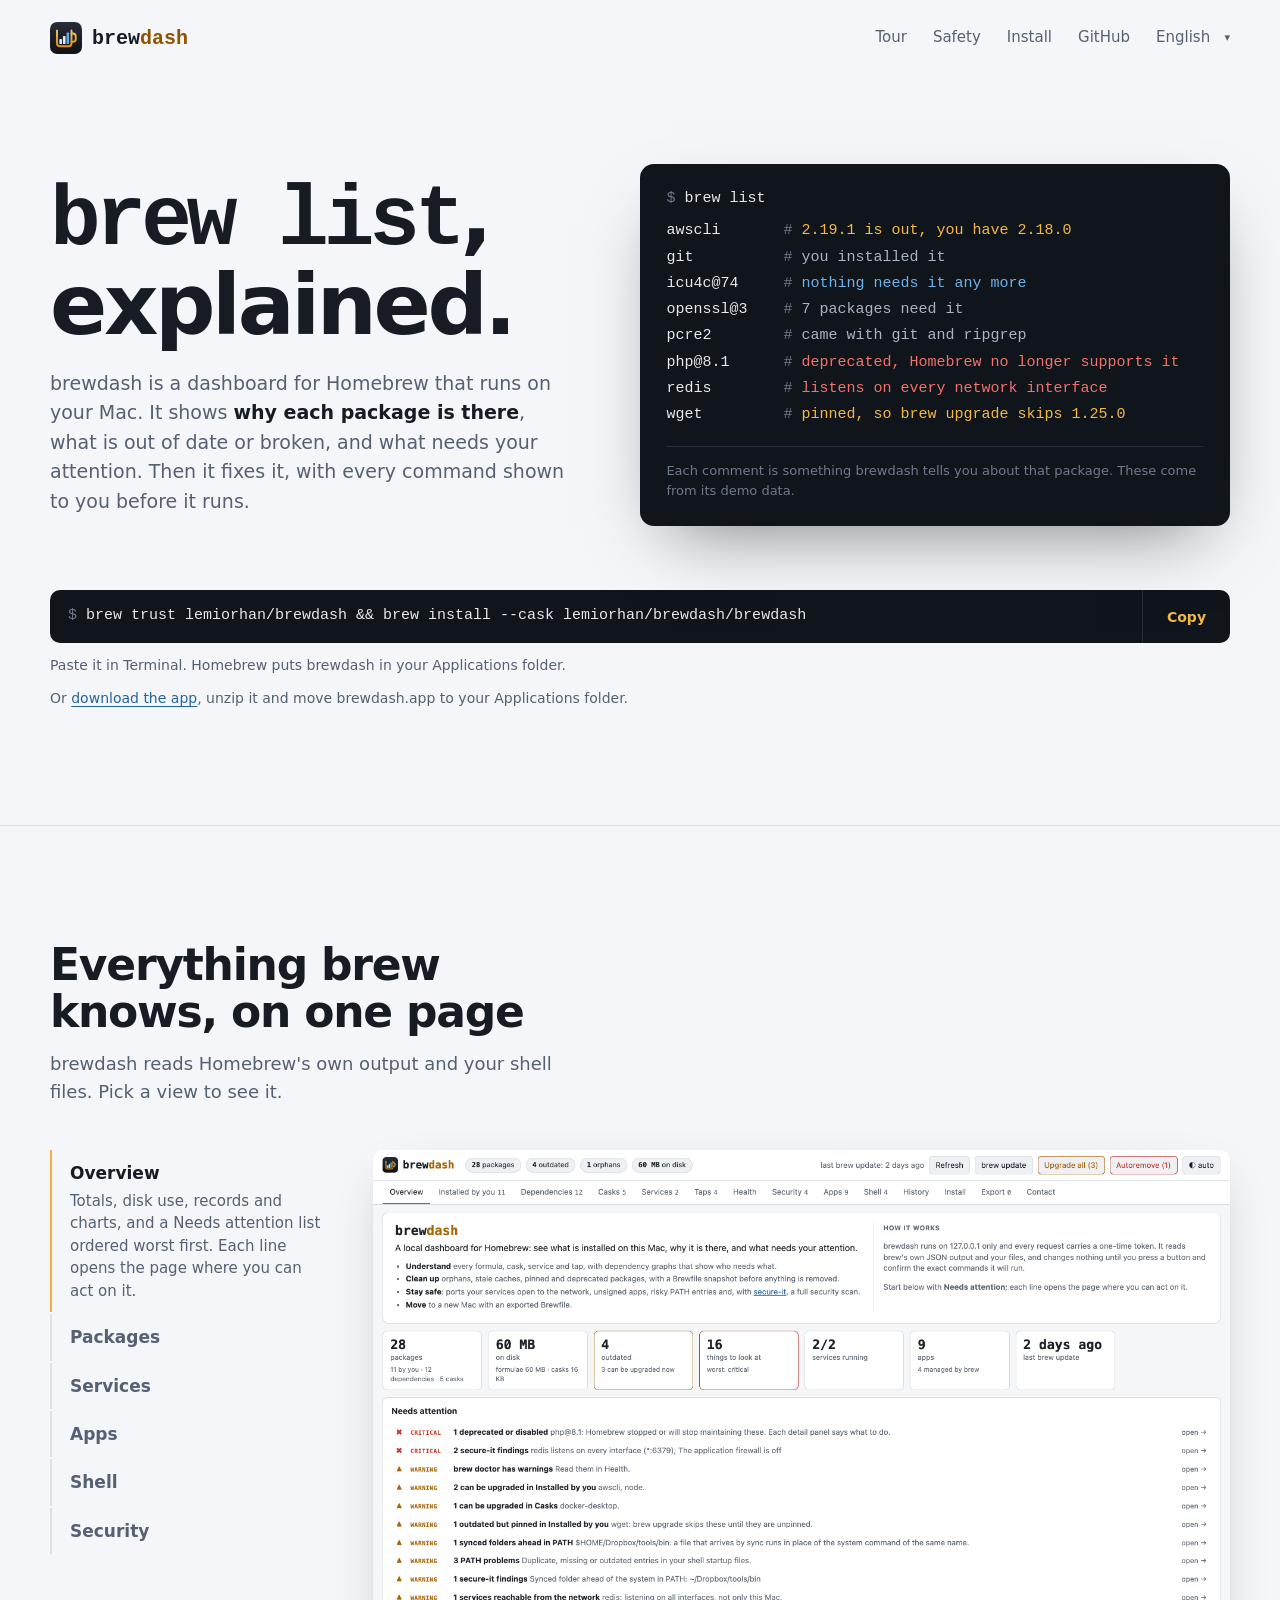
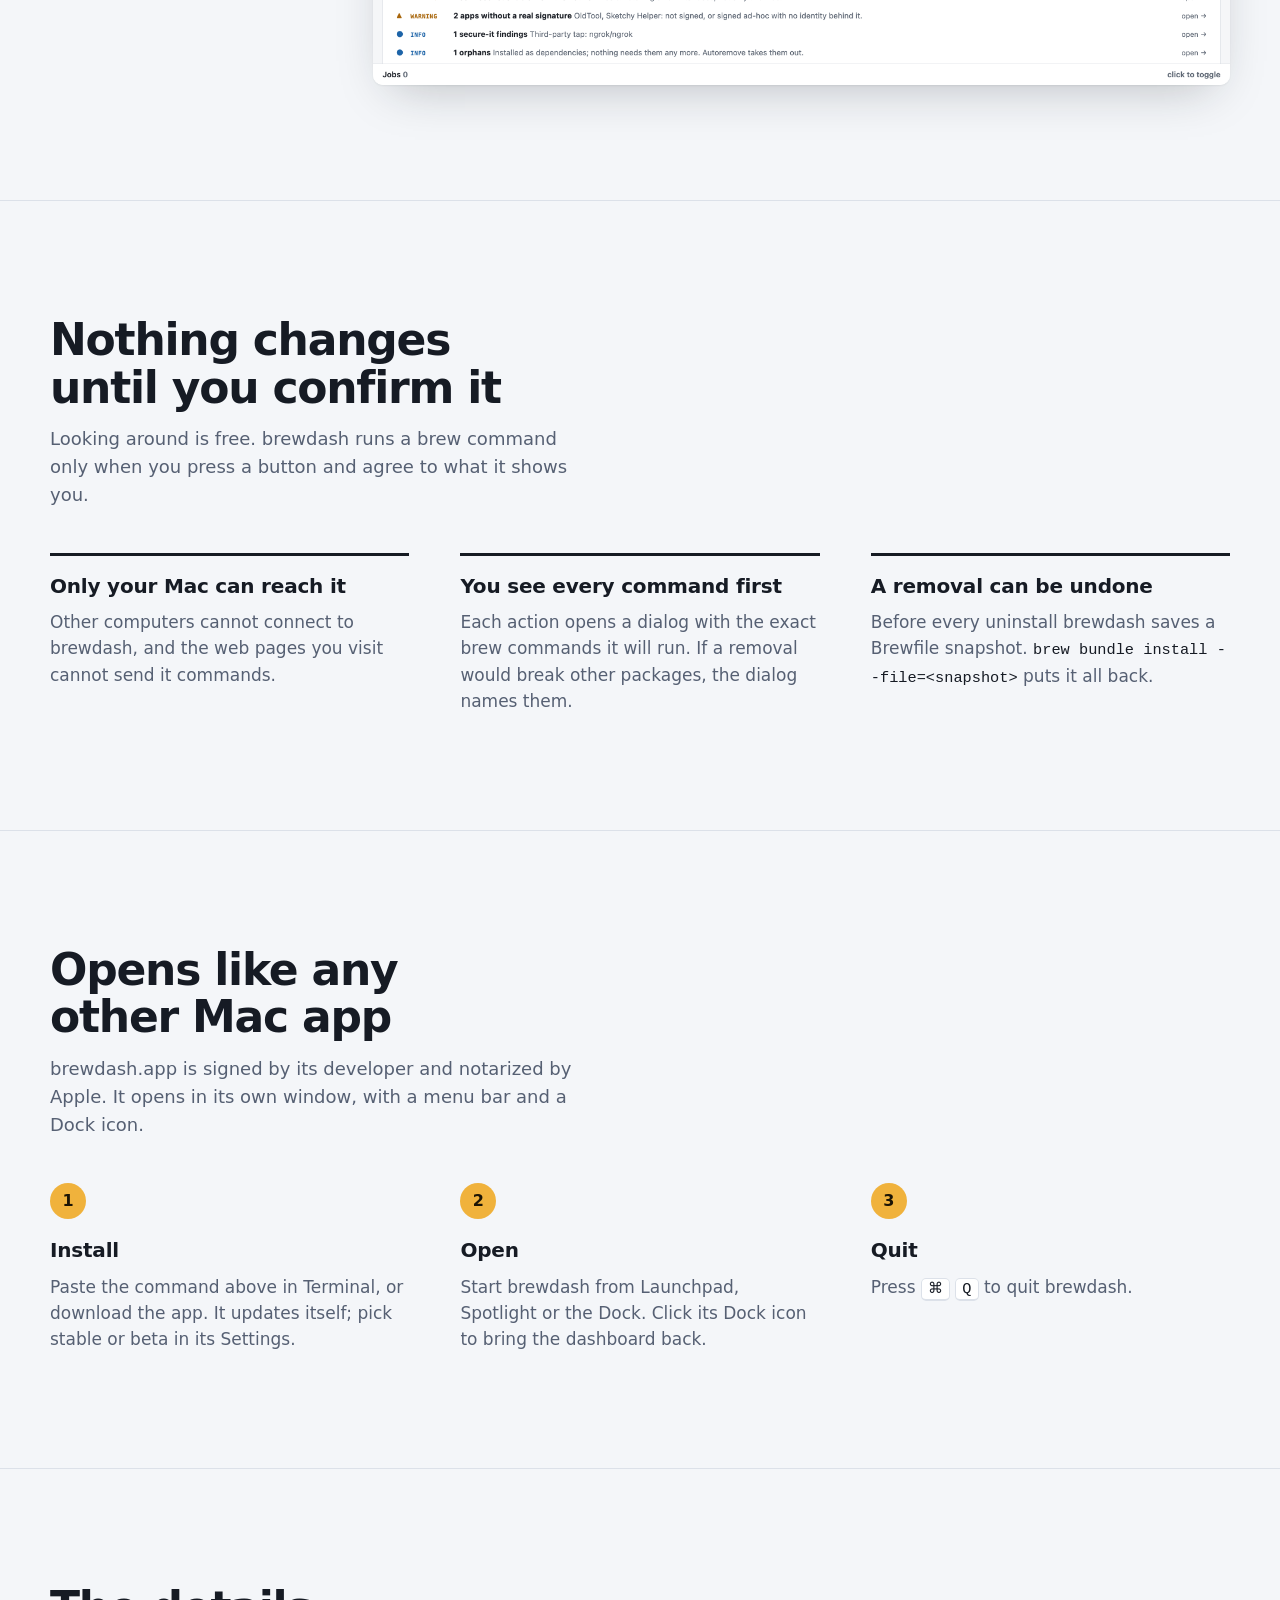
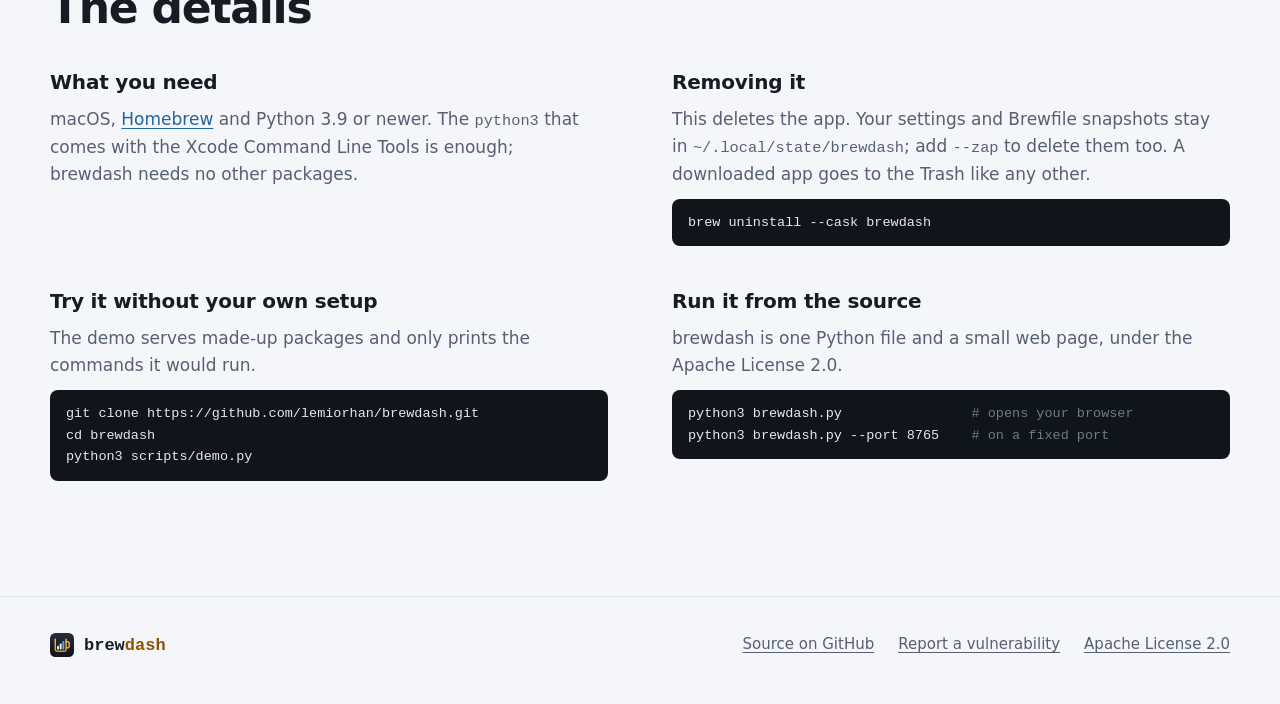
==== commit 7f4b61bc: "Trust the tap before installing the cask Homebrew 7.0.11 refused the cask with "Refusing to load cas" ====
--- a/docs/index.html
+++ b/docs/index.html
@@ -324,7 +324,7 @@
 
     <div class="install" id="install">
       <div class="command">
-        <pre id="install-command" tabindex="0">brew install --cask lemiorhan/brewdash/brewdash</pre>
+        <pre id="install-command" tabindex="0">brew trust lemiorhan/brewdash &amp;&amp; brew install --cask lemiorhan/brewdash/brewdash</pre>
         <button type="button" class="copy" data-copy="install-command" data-i18n="copy.button">Copy</button>
       </div>
       <p class="install-note" data-i18n="install.note">Paste it in Terminal. Homebrew puts brewdash in your Applications folder.</p>
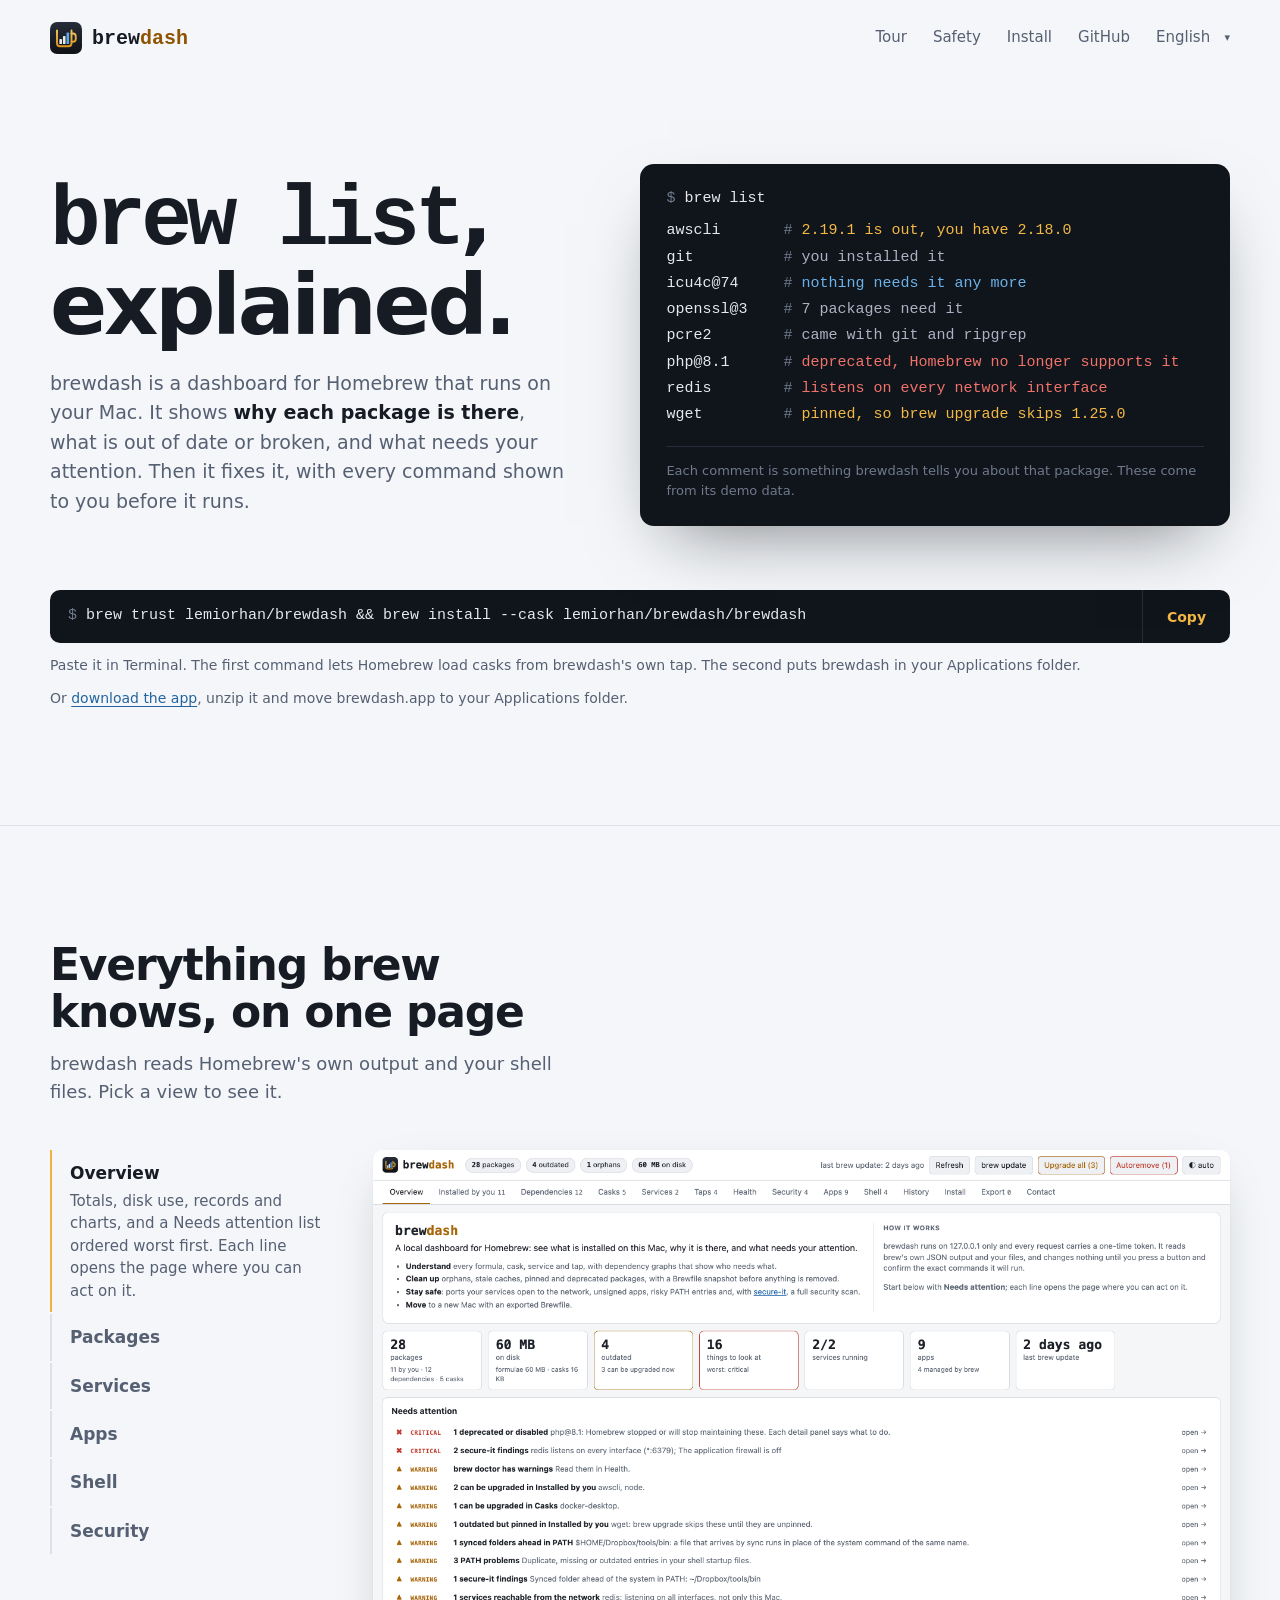
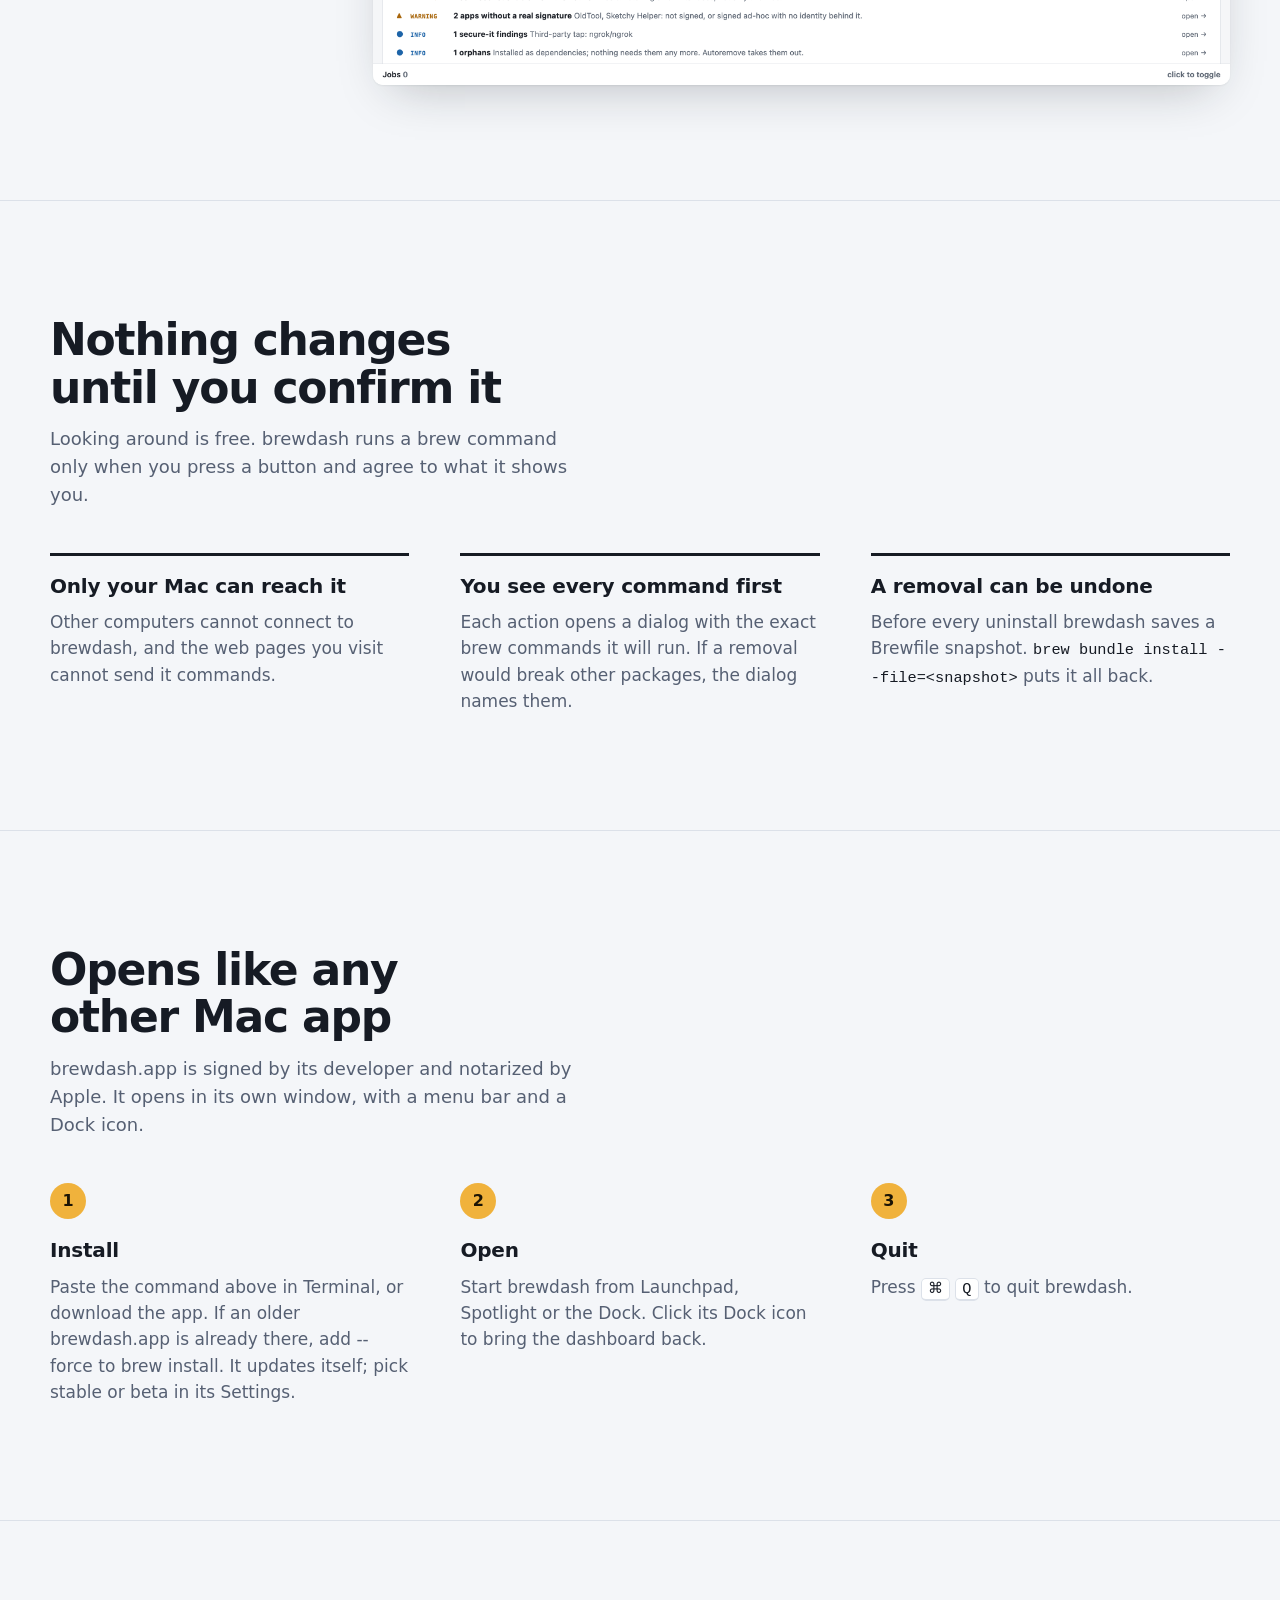
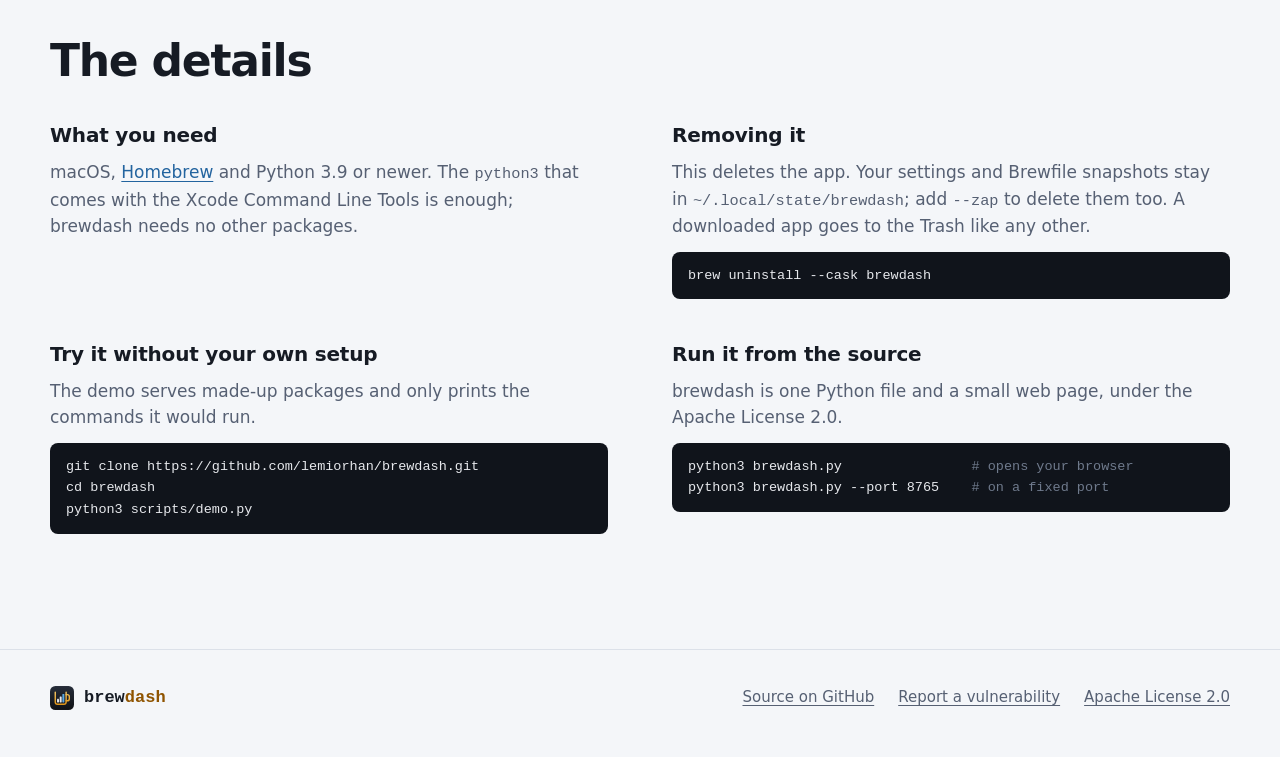
==== commit 6a27fc3b: "Install with the cask in the README and say what brew trust does The README's Install section now st" ====
--- a/docs/index.html
+++ b/docs/index.html
@@ -327,7 +327,7 @@
         <pre id="install-command" tabindex="0">brew trust lemiorhan/brewdash &amp;&amp; brew install --cask lemiorhan/brewdash/brewdash</pre>
         <button type="button" class="copy" data-copy="install-command" data-i18n="copy.button">Copy</button>
       </div>
-      <p class="install-note" data-i18n="install.note">Paste it in Terminal. Homebrew puts brewdash in your Applications folder.</p>
+      <p class="install-note" data-i18n="install.note">Paste it in Terminal. The first command lets Homebrew load casks from brewdash's own tap. The second puts brewdash in your Applications folder.</p>
       <p class="install-note" data-i18n-html="install.download">Or <a class="download" href="https://github.com/lemiorhan/brewdash/releases/latest/download/brewdash-macos.zip">download the app</a>, unzip it and move brewdash.app to your Applications folder.</p>
       <p class="install-note" role="status" aria-live="polite" id="copy-status"></p>
     </div>
@@ -402,7 +402,7 @@
       <ol class="steps">
         <li>
           <h3 data-i18n="app.install.title">Install</h3>
-          <p data-i18n="app.install.body">Paste the command above in Terminal, or download the app. It updates itself; pick stable or beta in its Settings.</p>
+          <p data-i18n="app.install.body">Paste the command above in Terminal, or download the app. If an older brewdash.app is already there, add --force to brew install. It updates itself; pick stable or beta in its Settings.</p>
         </li>
         <li>
           <h3 data-i18n="app.open.title">Open</h3>
@@ -477,7 +477,7 @@
       "copy.done": "Copied",
       "copy.status": "The install command is on your clipboard. Paste it in Terminal.",
       "copy.fallback": "Press ⌘C to copy the selected command.",
-      "install.note": "Paste it in Terminal. Homebrew puts brewdash in your Applications folder.",
+      "install.note": "Paste it in Terminal. The first command lets Homebrew load casks from brewdash's own tap. The second puts brewdash in your Applications folder.",
       "install.download": `Or <a ${ZIP}>download the app</a>, unzip it and move brewdash.app to your Applications folder.`,
       "terminal.aria": "brew list output with what brewdash tells you about each package",
       "terminal.caption": "Each comment is something brewdash tells you about that package. These come from its demo data.",
@@ -514,7 +514,7 @@
       "app.title": "Opens like any other Mac app",
       "app.intro": "brewdash.app is signed by its developer and notarized by Apple. It opens in its own window, with a menu bar and a Dock icon.",
       "app.install.title": "Install",
-      "app.install.body": "Paste the command above in Terminal, or download the app. It updates itself; pick stable or beta in its Settings.",
+      "app.install.body": "Paste the command above in Terminal, or download the app. If an older brewdash.app is already there, add --force to brew install. It updates itself; pick stable or beta in its Settings.",
       "app.open.title": "Open",
       "app.open.body": "Start brewdash from Launchpad, Spotlight or the Dock. Click its Dock icon to bring the dashboard back.",
       "app.quit.title": "Quit",
@@ -547,7 +547,7 @@
       "copy.done": "Kopyalandı",
       "copy.status": "Kurulum komutu panoda. Terminal'e yapıştır.",
       "copy.fallback": "Seçili komutu kopyalamak için ⌘C'ye bas.",
-      "install.note": "Terminal'e yapıştır. Homebrew, brewdash'i Uygulamalar klasörüne koyuyor.",
+      "install.note": "Terminal'e yapıştır. İlk komut, Homebrew'un brewdash'in kendi tap'inden cask yüklemesine izin veriyor. İkincisi brewdash'i Uygulamalar klasörüne koyuyor.",
       "install.download": `Ya da <a ${ZIP}>uygulamayı indir</a>, ZIP'i aç ve brewdash.app'i Uygulamalar klasörüne taşı.`,
       "terminal.aria": "brewdash'in her paket için söyledikleriyle birlikte brew list çıktısı",
       "terminal.caption": "Her yorum, brewdash'in o paket hakkında sana söylediği bir şey. Bunlar demo verisinden geliyor.",
@@ -584,7 +584,7 @@
       "app.title": "Diğer Mac uygulamaları gibi açılır",
       "app.intro": "brewdash.app'i geliştiricisi imzaladı, Apple da notarize etti. Uygulama kendi penceresinde, menü bar'ı ve Dock ikonuyla açılıyor.",
       "app.install.title": "Kur",
-      "app.install.body": "Yukarıdaki komutu Terminal'e yapıştır ya da uygulamayı indir. Uygulama kendini güncelliyor; stable ya da beta'yı Ayarlar'dan seç.",
+      "app.install.body": "Yukarıdaki komutu Terminal'e yapıştır ya da uygulamayı indir. Orada eski bir brewdash.app varsa brew install'a --force ekle. Uygulama kendini güncelliyor; stable ya da beta'yı Ayarlar'dan seç.",
       "app.open.title": "Aç",
       "app.open.body": "brewdash'i Launchpad'den, Spotlight'tan ya da Dock'tan başlat. Dashboard'u geri getirmek için Dock'taki ikonuna tıkla.",
       "app.quit.title": "Kapat",
@@ -617,7 +617,7 @@
       "copy.done": "Copiado",
       "copy.status": "El comando de instalación está en tu portapapeles. Pégalo en Terminal.",
       "copy.fallback": "Pulsa ⌘C para copiar el comando seleccionado.",
-      "install.note": "Pégalo en Terminal. Homebrew instala brewdash en tu carpeta Aplicaciones.",
+      "install.note": "Pégalo en Terminal. El primer comando permite que Homebrew cargue casks del tap propio de brewdash. El segundo instala brewdash en tu carpeta Aplicaciones.",
       "install.download": `O <a ${ZIP}>descarga la app</a>, descomprímela y mueve brewdash.app a tu carpeta Aplicaciones.`,
       "terminal.aria": "Salida de brew list con lo que brewdash te dice de cada paquete",
       "terminal.caption": "Cada comentario es algo que brewdash te dice sobre ese paquete. Salen de sus datos de demostración.",
@@ -654,7 +654,7 @@
       "app.title": "Se abre como cualquier otra app del Mac",
       "app.intro": "brewdash.app está firmada por su desarrollador y notarizada por Apple. Se abre en su propia ventana, con barra de menús e icono en el Dock.",
       "app.install.title": "Instala",
-      "app.install.body": "Pega el comando de arriba en Terminal o descarga la app. Se actualiza sola; elige stable o beta en sus Ajustes.",
+      "app.install.body": "Pega el comando de arriba en Terminal o descarga la app. Si ya hay una brewdash.app anterior, añade --force a brew install. Se actualiza sola; elige stable o beta en sus Ajustes.",
       "app.open.title": "Abre",
       "app.open.body": "Abre brewdash desde Launchpad, Spotlight o el Dock. Haz clic en su icono del Dock para volver al panel.",
       "app.quit.title": "Cierra",
@@ -687,7 +687,7 @@
       "copy.done": "已复制",
       "copy.status": "安装命令已复制到剪贴板，粘贴到“终端”即可。",
       "copy.fallback": "按 ⌘C 复制选中的命令。",
-      "install.note": "粘贴到“终端”中运行。Homebrew 会把 brewdash 放进“应用程序”文件夹。",
+      "install.note": "粘贴到“终端”中运行。第一条命令让 Homebrew 可以从 brewdash 自己的 tap 加载 cask。第二条命令会把 brewdash 放进“应用程序”文件夹。",
       "install.download": `也可以<a ${ZIP}>下载应用</a>，解压后把 brewdash.app 移到“应用程序”文件夹。`,
       "terminal.aria": "brew list 的输出，以及 brewdash 对每个包的说明",
       "terminal.caption": "每条注释都是 brewdash 对该包给出的提示，来自它的演示数据。",
@@ -724,7 +724,7 @@
       "app.title": "和其他 Mac 应用一样打开",
       "app.intro": "brewdash.app 由开发者签名，并经过 Apple 公证。它在自己的窗口中打开，带菜单栏和程序坞图标。",
       "app.install.title": "安装",
-      "app.install.body": "把上面的命令粘贴到“终端”运行，或者下载应用。它会自动更新；在它的“设置”里选择 stable 或 beta。",
+      "app.install.body": "把上面的命令粘贴到“终端”运行，或者下载应用。如果那里已经有旧的 brewdash.app，给 brew install 加上 --force。它会自动更新；在它的“设置”里选择 stable 或 beta。",
       "app.open.title": "打开",
       "app.open.body": "从启动台、Spotlight 或程序坞启动 brewdash。点击程序坞中的图标即可重新调出仪表盘。",
       "app.quit.title": "退出",
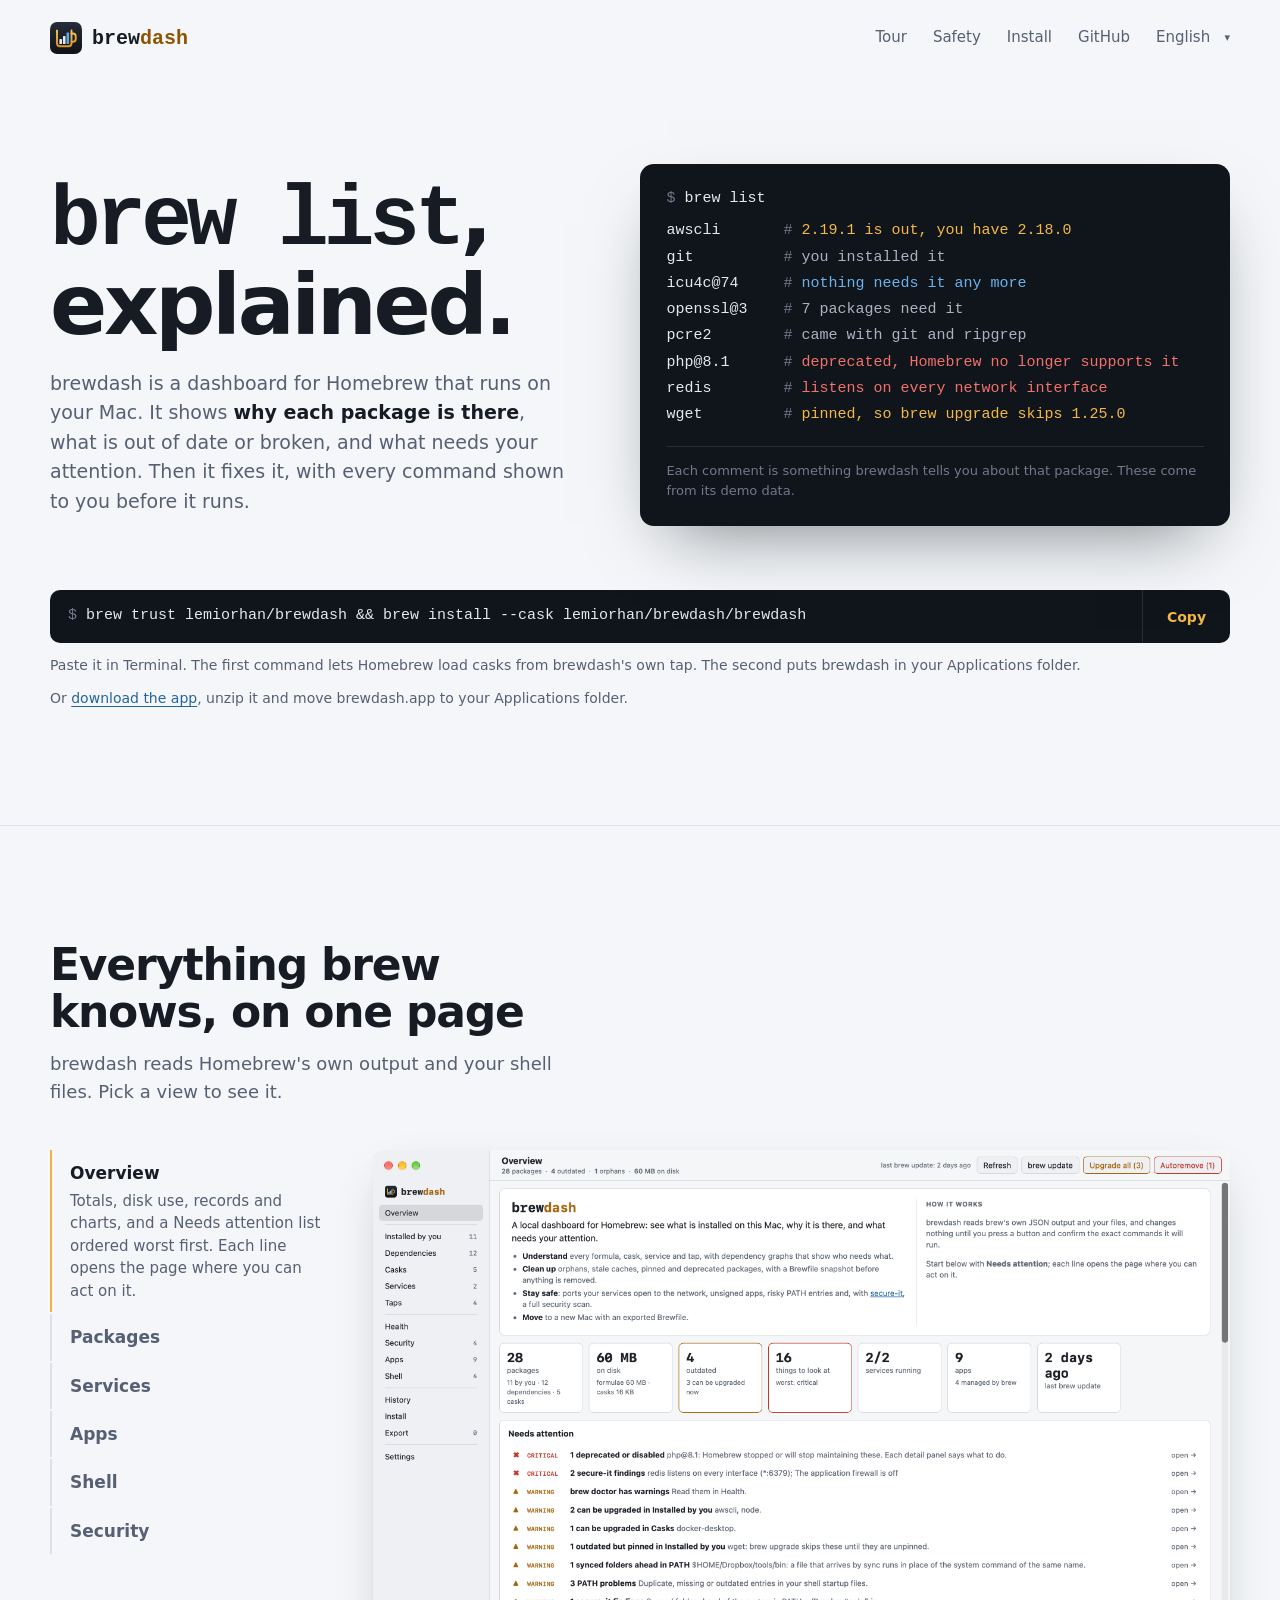
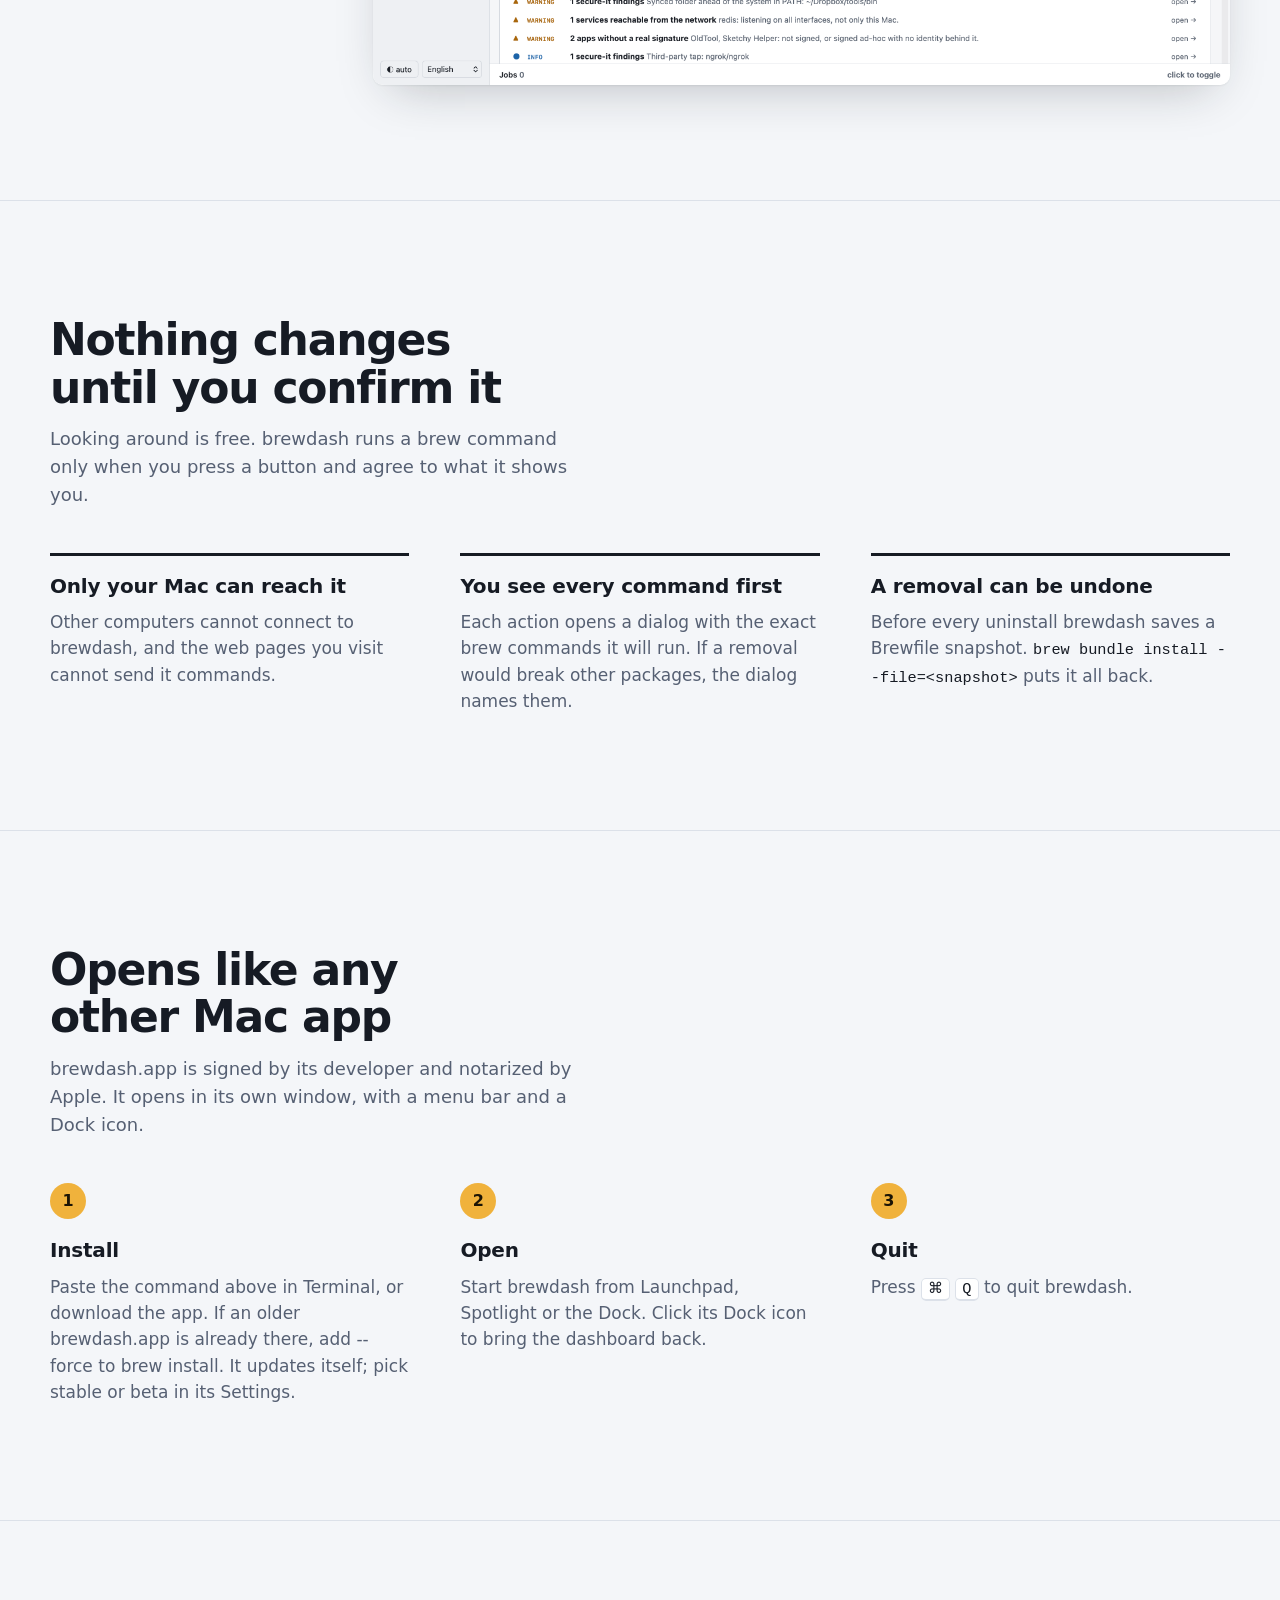
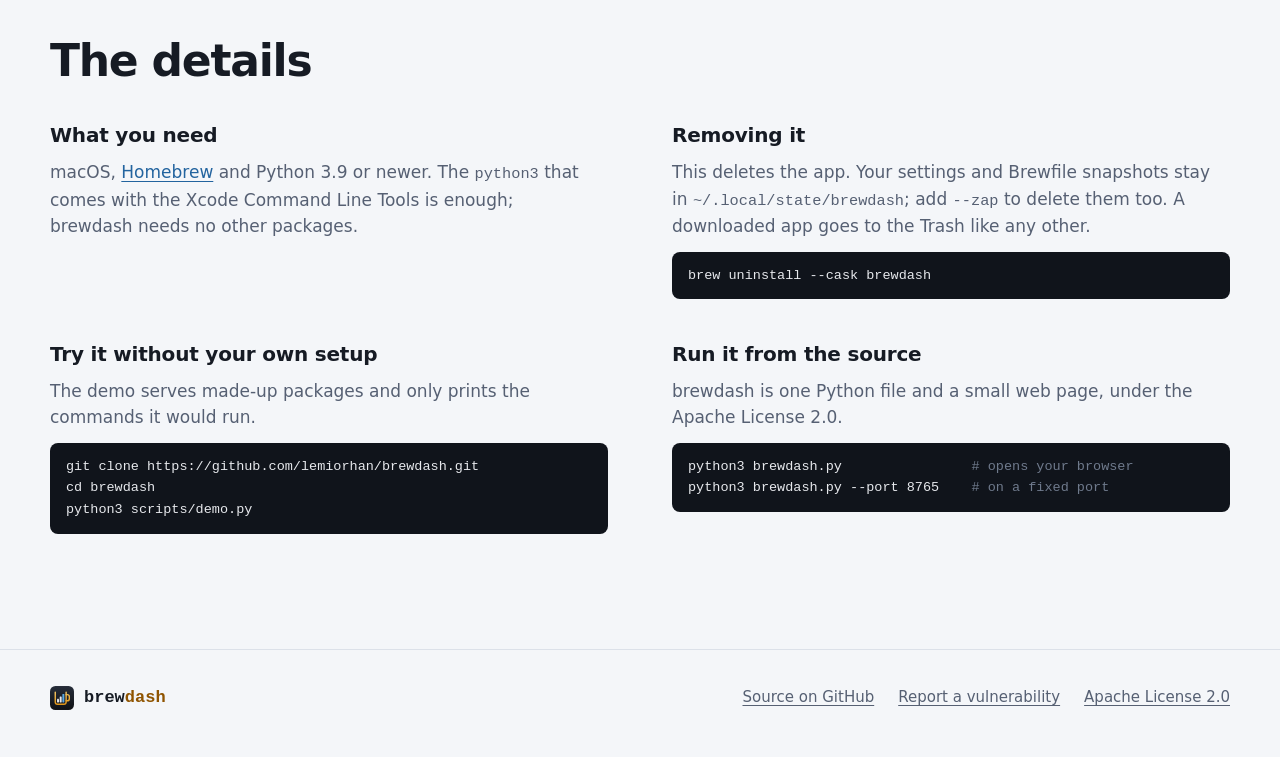
==== commit 8aec5ae1: "Call the plugin brewdash security plugin and its tab Security The plugin's repo is now brewdash-plug" ====
--- a/docs/index.html
+++ b/docs/index.html
@@ -359,7 +359,7 @@
           <button type="button" role="tab" aria-selected="false" aria-controls="tour-shot" data-shot="services" data-alt="Brew services with the ports each one listens on" data-i18n-attr="data-alt:tour.services.alt"><b data-i18n="tour.services.name">Services</b><span data-i18n="tour.services.desc">Start, stop and restart brew services, and see which ports each one opens. A port other machines can reach is flagged.</span></button>
           <button type="button" role="tab" aria-selected="false" aria-controls="tour-shot" data-shot="apps" data-alt="Apps with how each was installed and who signed it" data-i18n-attr="data-alt:tour.apps.alt"><b data-i18n="tour.apps.name">Apps</b><span data-i18n="tour.apps.desc">Every app in your Applications folders, how it got there and who signed it. Hand Homebrew an app you installed by hand.</span></button>
           <button type="button" role="tab" aria-selected="false" aria-controls="tour-shot" data-shot="shell" data-alt="PATH entries from shell startup files with problems flagged" data-i18n-attr="data-alt:tour.shell.alt"><b data-i18n="tour.shell.name">Shell</b><span data-i18n="tour.shell.desc">The PATH lines in your shell startup files, with missing, duplicated and risky entries flagged.</span></button>
-          <button type="button" role="tab" aria-selected="false" aria-controls="tour-shot" data-shot="security" data-alt="secure-it findings in the Security tab" data-i18n-attr="data-alt:tour.security.alt"><b data-i18n="tour.security.name">Security</b><span data-i18n="tour.security.desc">Findings from secure-it, a separate macOS security scanner, shown next to the packages, taps and shell files they concern.</span></button>
+          <button type="button" role="tab" aria-selected="false" aria-controls="tour-shot" data-shot="security" data-alt="The brewdash security plugin's findings in the Security tab" data-i18n-attr="data-alt:tour.security.alt"><b data-i18n="tour.security.name">Security</b><span data-i18n="tour.security.desc">Findings from the brewdash security plugin, a separate macOS security scanner, shown next to the packages, taps and shell files they concern.</span></button>
         </div>
         <div id="tour-shot" role="tabpanel" aria-label="Screenshot" data-i18n-attr="aria-label:tour.shotAria">
           <figure class="shot">
@@ -501,8 +501,8 @@
       "tour.shell.desc": "The PATH lines in your shell startup files, with missing, duplicated and risky entries flagged.",
       "tour.shell.alt": "PATH entries from shell startup files with problems flagged",
       "tour.security.name": "Security",
-      "tour.security.desc": "Findings from secure-it, a separate macOS security scanner, shown next to the packages, taps and shell files they concern.",
-      "tour.security.alt": "secure-it findings in the Security tab",
+      "tour.security.desc": "Findings from the brewdash security plugin, a separate macOS security scanner, shown next to the packages, taps and shell files they concern.",
+      "tour.security.alt": "The brewdash security plugin's findings in the Security tab",
       "safety.title": "Nothing changes until you confirm it",
       "safety.intro": "Looking around is free. brewdash runs a brew command only when you press a button and agree to what it shows you.",
       "safety.local.title": "Only your Mac can reach it",
@@ -571,8 +571,8 @@
       "tour.shell.desc": "Shell başlangıç dosyalarındaki PATH satırları. Olmayan, tekrar eden ve riskli girdiler işaretli.",
       "tour.shell.alt": "Shell başlangıç dosyalarındaki PATH girdileri, sorunlu olanlar işaretli",
       "tour.security.name": "Güvenlik taraması",
-      "tour.security.desc": "Ayrı bir macOS güvenlik tarayıcısı olan secure-it'in bulguları, ilgili oldukları paketlerin, tap'lerin ve shell dosyalarının yanında.",
-      "tour.security.alt": "Security sekmesindeki secure-it bulguları",
+      "tour.security.desc": "Ayrı bir macOS güvenlik tarayıcısı olan brewdash security plugin'in bulguları, ilgili oldukları paketlerin, tap'lerin ve shell dosyalarının yanında.",
+      "tour.security.alt": "Security sekmesindeki brewdash security plugin bulguları",
       "safety.title": "Sen onaylamadan hiçbir şey değişmez",
       "safety.intro": "Etrafa bakmak serbest. brewdash bir brew komutunu ancak sen bir butona basıp gösterdiğini onaylarsan çalıştırıyor.",
       "safety.local.title": "Sadece senin Mac'in erişebilir",
@@ -641,8 +641,8 @@
       "tour.shell.desc": "Las líneas de PATH de tus archivos de arranque de la shell, con las entradas inexistentes, duplicadas o arriesgadas marcadas.",
       "tour.shell.alt": "Entradas de PATH de los archivos de arranque de la shell, con los problemas marcados",
       "tour.security.name": "Análisis de seguridad",
-      "tour.security.desc": "Los hallazgos de secure-it, un escáner de seguridad para macOS independiente, junto a los paquetes, taps y archivos de shell a los que afectan.",
-      "tour.security.alt": "Hallazgos de secure-it en la pestaña Security",
+      "tour.security.desc": "Los hallazgos del brewdash security plugin, un escáner de seguridad para macOS independiente, junto a los paquetes, taps y archivos de shell a los que afectan.",
+      "tour.security.alt": "Hallazgos del brewdash security plugin en la pestaña Security",
       "safety.title": "Nada cambia hasta que tú lo confirmas",
       "safety.intro": "Mirar no cuesta nada. brewdash solo ejecuta un comando de brew cuando pulsas un botón y aceptas lo que te muestra.",
       "safety.local.title": "Solo tu Mac puede acceder",
@@ -711,8 +711,8 @@
       "tour.shell.desc": "shell 启动文件里的 PATH 配置，缺失、重复和有风险的条目都会标出来。",
       "tour.shell.alt": "shell 启动文件中的 PATH 条目，问题已标出",
       "tour.security.name": "安全扫描",
-      "tour.security.desc": "secure-it（一个独立的 macOS 安全扫描工具）的检查结果，直接显示在相关的包、tap 和 shell 文件旁边。",
-      "tour.security.alt": "Security 标签页中的 secure-it 检查结果",
+      "tour.security.desc": "brewdash security plugin（一个独立的 macOS 安全扫描工具）的检查结果，直接显示在相关的包、tap 和 shell 文件旁边。",
+      "tour.security.alt": "Security 标签页中的 brewdash security plugin 检查结果",
       "safety.title": "你不确认，什么都不会改",
       "safety.intro": "随便看，不会动任何东西。只有你点了按钮、并同意它展示的内容后，brewdash 才会运行 brew 命令。",
       "safety.local.title": "只有你的 Mac 能访问",
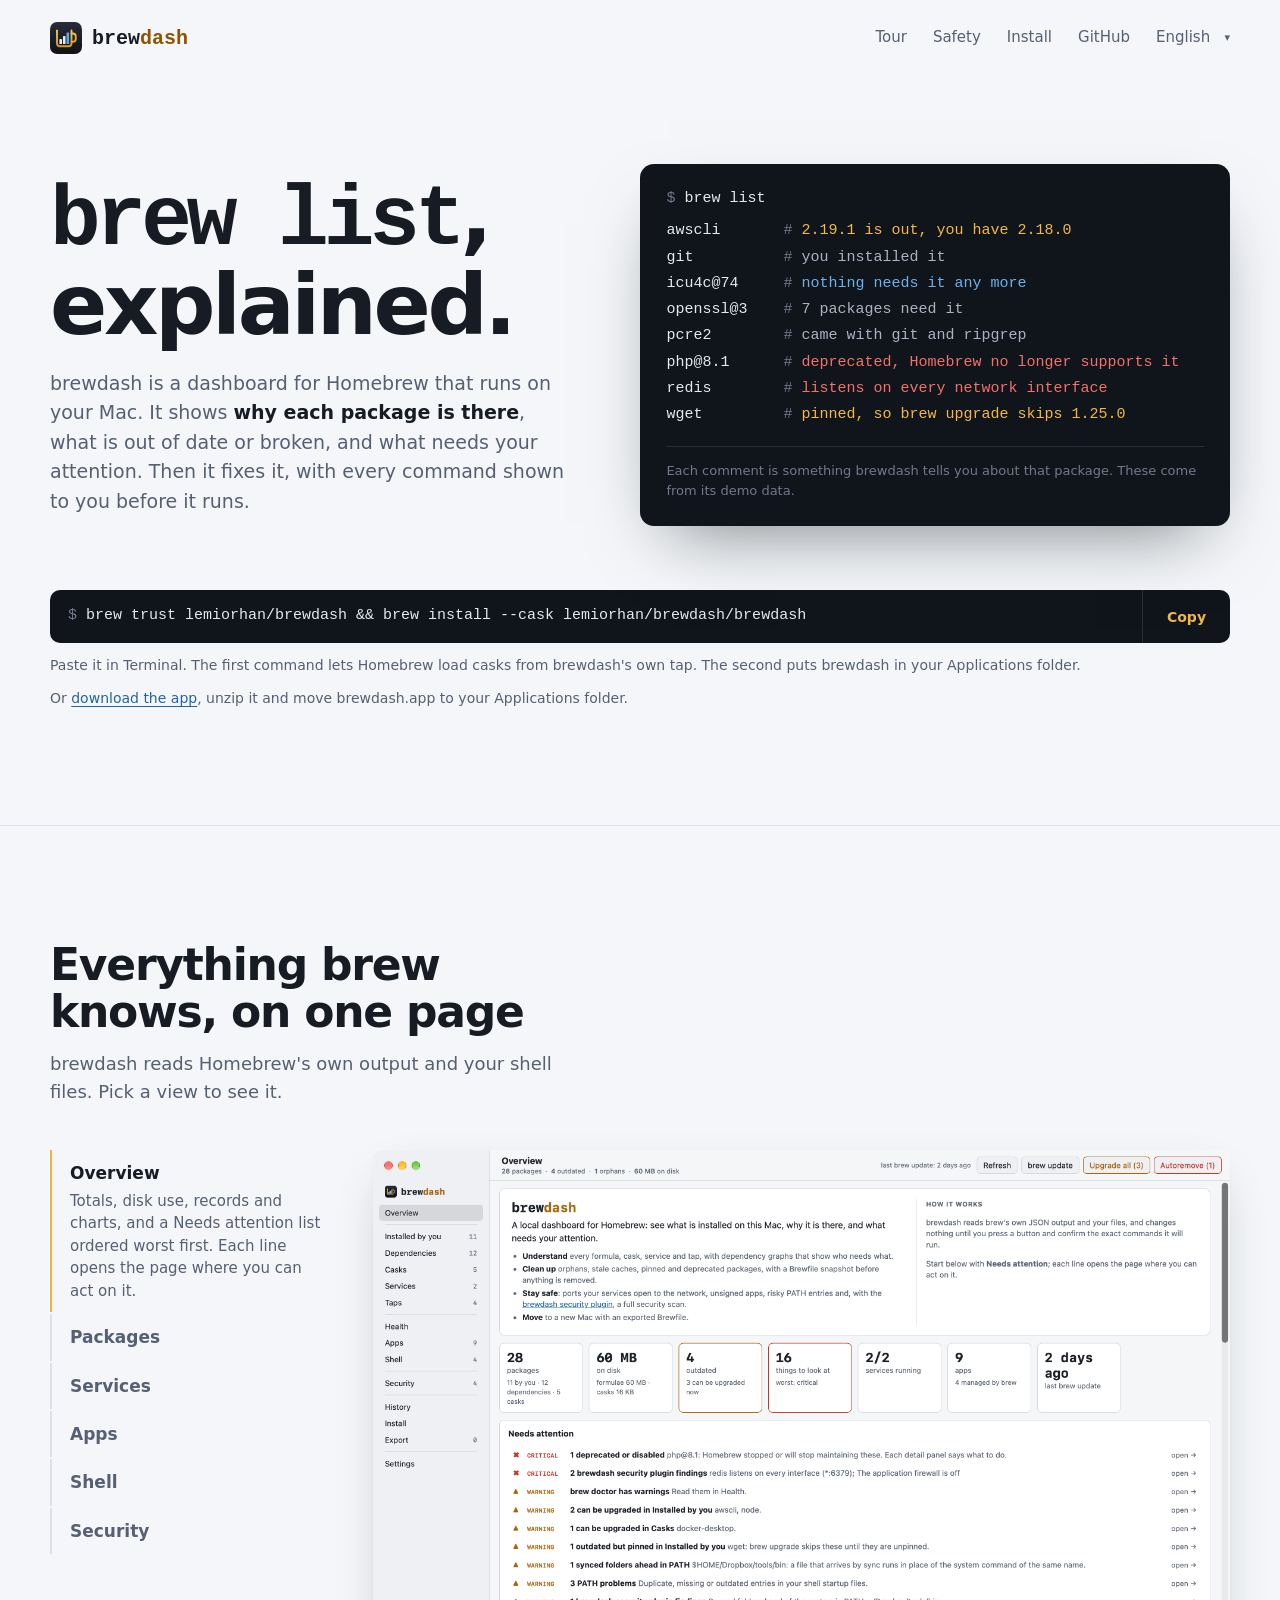
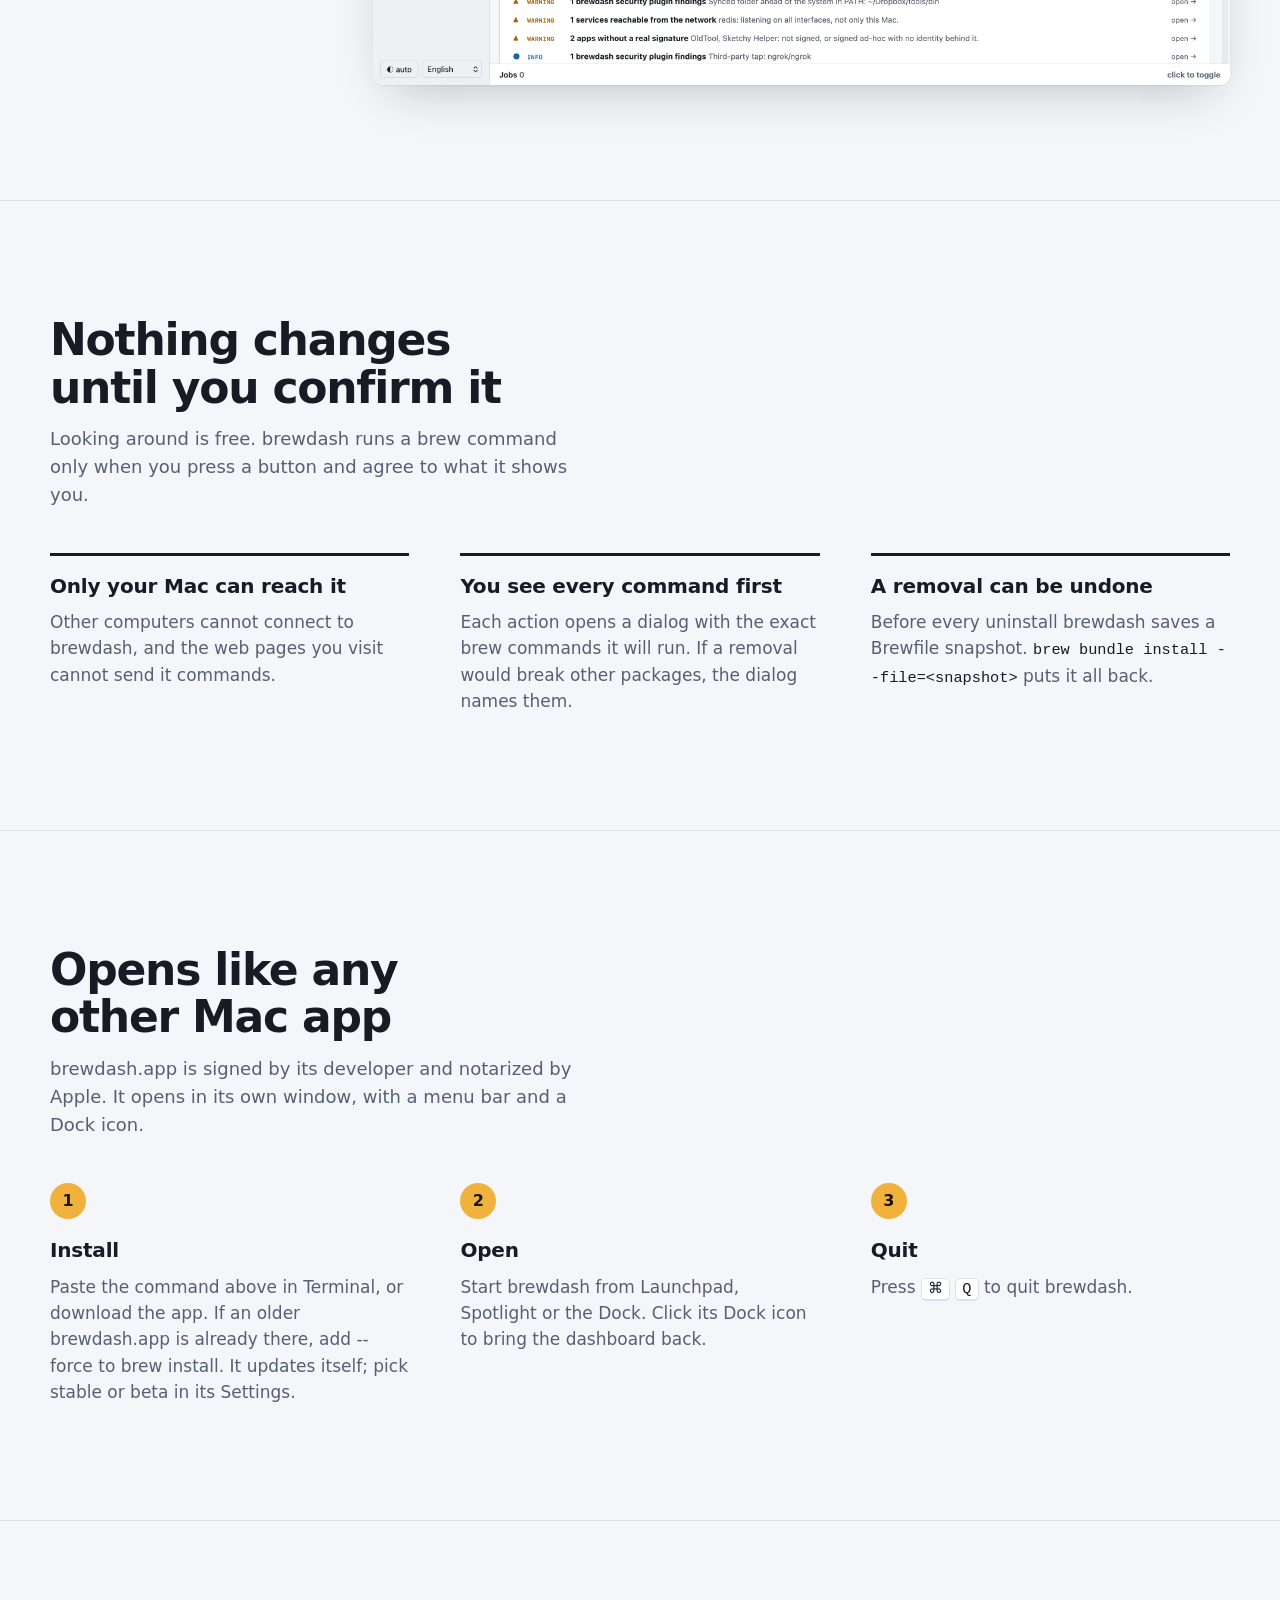
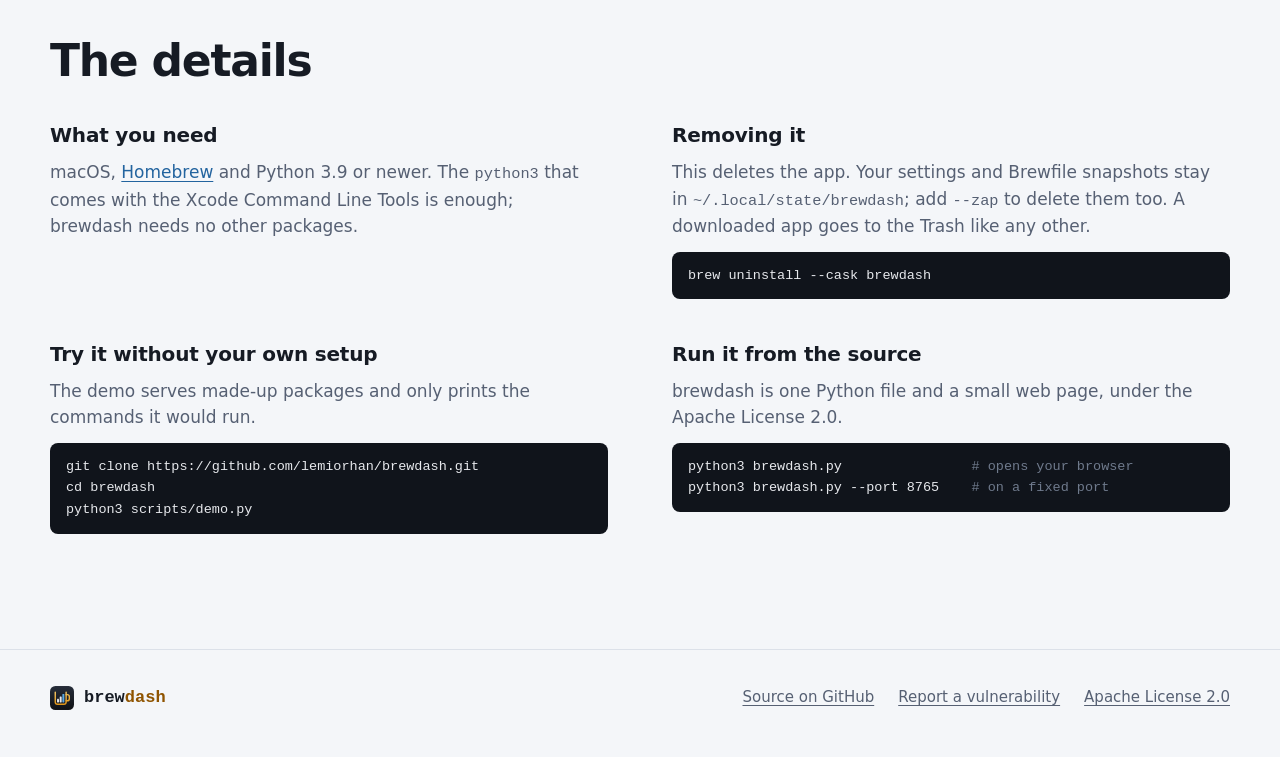
==== commit 1f4971fe: "Bring an app into brew by setting it aside, never over a newer copy Bring into brew no longer runs b" ====
--- a/docs/index.html
+++ b/docs/index.html
@@ -357,7 +357,7 @@
           <button type="button" role="tab" aria-selected="true" aria-controls="tour-shot" data-shot="overview" data-alt="The overview: totals, disk use and a Needs attention list ordered worst first" data-i18n-attr="data-alt:tour.overview.alt"><b data-i18n="tour.overview.name">Overview</b><span data-i18n="tour.overview.desc">Totals, disk use, records and charts, and a Needs attention list ordered worst first. Each line opens the page where you can act on it.</span></button>
           <button type="button" role="tab" aria-selected="false" aria-controls="tour-shot" data-shot="packages" data-alt="The package list with the detail panel and dependency graph of node" data-i18n-attr="data-alt:tour.packages.alt"><b data-i18n="tour.packages.name">Packages</b><span data-i18n="tour.packages.desc">Version, size, install date and what uses each package. The detail panel draws the dependency graph and says whether removing it is safe.</span></button>
           <button type="button" role="tab" aria-selected="false" aria-controls="tour-shot" data-shot="services" data-alt="Brew services with the ports each one listens on" data-i18n-attr="data-alt:tour.services.alt"><b data-i18n="tour.services.name">Services</b><span data-i18n="tour.services.desc">Start, stop and restart brew services, and see which ports each one opens. A port other machines can reach is flagged.</span></button>
-          <button type="button" role="tab" aria-selected="false" aria-controls="tour-shot" data-shot="apps" data-alt="Apps with how each was installed and who signed it" data-i18n-attr="data-alt:tour.apps.alt"><b data-i18n="tour.apps.name">Apps</b><span data-i18n="tour.apps.desc">Every app in your Applications folders, how it got there and who signed it. Hand Homebrew an app you installed by hand.</span></button>
+          <button type="button" role="tab" aria-selected="false" aria-controls="tour-shot" data-shot="apps" data-alt="Apps with how each was installed and who signed it" data-i18n-attr="data-alt:tour.apps.alt"><b data-i18n="tour.apps.name">Apps</b><span data-i18n="tour.apps.desc">Every app in your Applications folders, how it got there and who signed it. Replace an app you installed by hand with the same app from its brew cask.</span></button>
           <button type="button" role="tab" aria-selected="false" aria-controls="tour-shot" data-shot="shell" data-alt="PATH entries from shell startup files with problems flagged" data-i18n-attr="data-alt:tour.shell.alt"><b data-i18n="tour.shell.name">Shell</b><span data-i18n="tour.shell.desc">The PATH lines in your shell startup files, with missing, duplicated and risky entries flagged.</span></button>
           <button type="button" role="tab" aria-selected="false" aria-controls="tour-shot" data-shot="security" data-alt="The brewdash security plugin's findings in the Security tab" data-i18n-attr="data-alt:tour.security.alt"><b data-i18n="tour.security.name">Security</b><span data-i18n="tour.security.desc">Findings from the brewdash security plugin, a separate macOS security scanner, shown next to the packages, taps and shell files they concern.</span></button>
         </div>
@@ -495,7 +495,7 @@
       "tour.services.desc": "Start, stop and restart brew services, and see which ports each one opens. A port other machines can reach is flagged.",
       "tour.services.alt": "Brew services with the ports each one listens on",
       "tour.apps.name": "Apps",
-      "tour.apps.desc": "Every app in your Applications folders, how it got there and who signed it. Hand Homebrew an app you installed by hand.",
+      "tour.apps.desc": "Every app in your Applications folders, how it got there and who signed it. Replace an app you installed by hand with the same app from its brew cask.",
       "tour.apps.alt": "Apps with how each was installed and who signed it",
       "tour.shell.name": "Shell",
       "tour.shell.desc": "The PATH lines in your shell startup files, with missing, duplicated and risky entries flagged.",
@@ -565,7 +565,7 @@
       "tour.services.desc": "brew servislerini başlat, durdur, yeniden başlat; hangisinin hangi port'ları açtığını gör. Başka makinelerin erişebildiği port'lar işaretleniyor.",
       "tour.services.alt": "brew servisleri ve her birinin dinlediği port'lar",
       "tour.apps.name": "Uygulamalar",
-      "tour.apps.desc": "Uygulamalar klasörlerindeki her uygulama, oraya nasıl geldiği ve kimin imzaladığı. Elle kurduğun bir uygulamayı Homebrew'a devredebilirsin.",
+      "tour.apps.desc": "Uygulamalar klasörlerindeki her uygulama, oraya nasıl geldiği ve kimin imzaladığı. Elle kurduğun bir uygulamanın yerine brew cask'indeki aynı uygulamayı kurabilirsin.",
       "tour.apps.alt": "Uygulamalar; her birinin nasıl kurulduğu ve kimin imzaladığı",
       "tour.shell.name": "Shell",
       "tour.shell.desc": "Shell başlangıç dosyalarındaki PATH satırları. Olmayan, tekrar eden ve riskli girdiler işaretli.",
@@ -635,7 +635,7 @@
       "tour.services.desc": "Inicia, detén y reinicia servicios de brew, y mira qué puertos abre cada uno. Se marca cualquier puerto al que puedan llegar otras máquinas.",
       "tour.services.alt": "Servicios de brew con los puertos en los que escucha cada uno",
       "tour.apps.name": "Apps",
-      "tour.apps.desc": "Todas las apps de tus carpetas Aplicaciones, cómo llegaron ahí y quién las firmó. Pásale a Homebrew una app que instalaste a mano.",
+      "tour.apps.desc": "Todas las apps de tus carpetas Aplicaciones, cómo llegaron ahí y quién las firmó. Cambia una app que instalaste a mano por la misma app de su cask de brew.",
       "tour.apps.alt": "Apps con cómo se instaló cada una y quién la firmó",
       "tour.shell.name": "Shell",
       "tour.shell.desc": "Las líneas de PATH de tus archivos de arranque de la shell, con las entradas inexistentes, duplicadas o arriesgadas marcadas.",
@@ -705,7 +705,7 @@
       "tour.services.desc": "启动、停止、重启 brew 服务，查看每个服务打开了哪些端口。其他机器能访问到的端口会被标出来。",
       "tour.services.alt": "brew 服务及各自监听的端口",
       "tour.apps.name": "应用",
-      "tour.apps.desc": "“应用程序”文件夹里的每个应用：怎么装上的、由谁签名。手动安装的应用也可以交给 Homebrew 管理。",
+      "tour.apps.desc": "“应用程序”文件夹里的每个应用：怎么装上的、由谁签名。手动安装的应用也可以用对应 brew cask 中的同一应用替换。",
       "tour.apps.alt": "应用列表，显示每个应用的安装方式和签名者",
       "tour.shell.name": "Shell",
       "tour.shell.desc": "shell 启动文件里的 PATH 配置，缺失、重复和有风险的条目都会标出来。",
